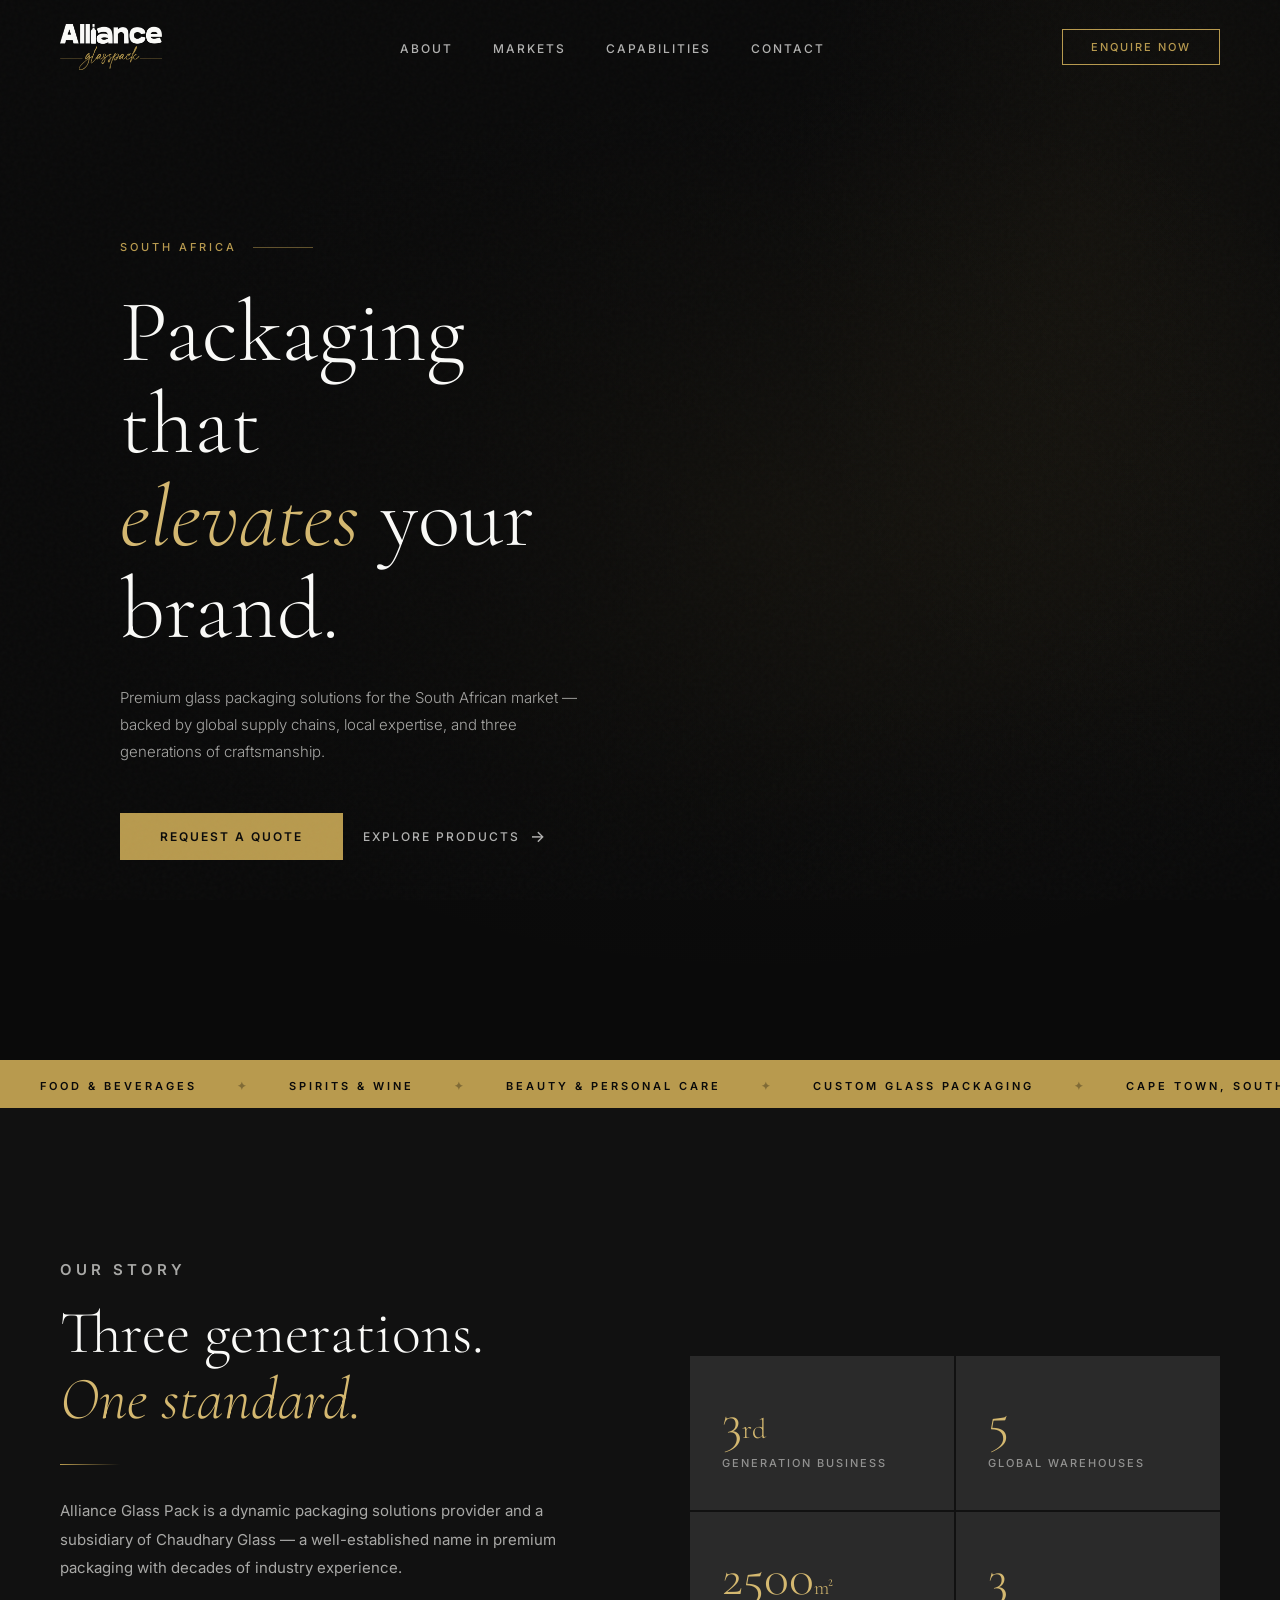
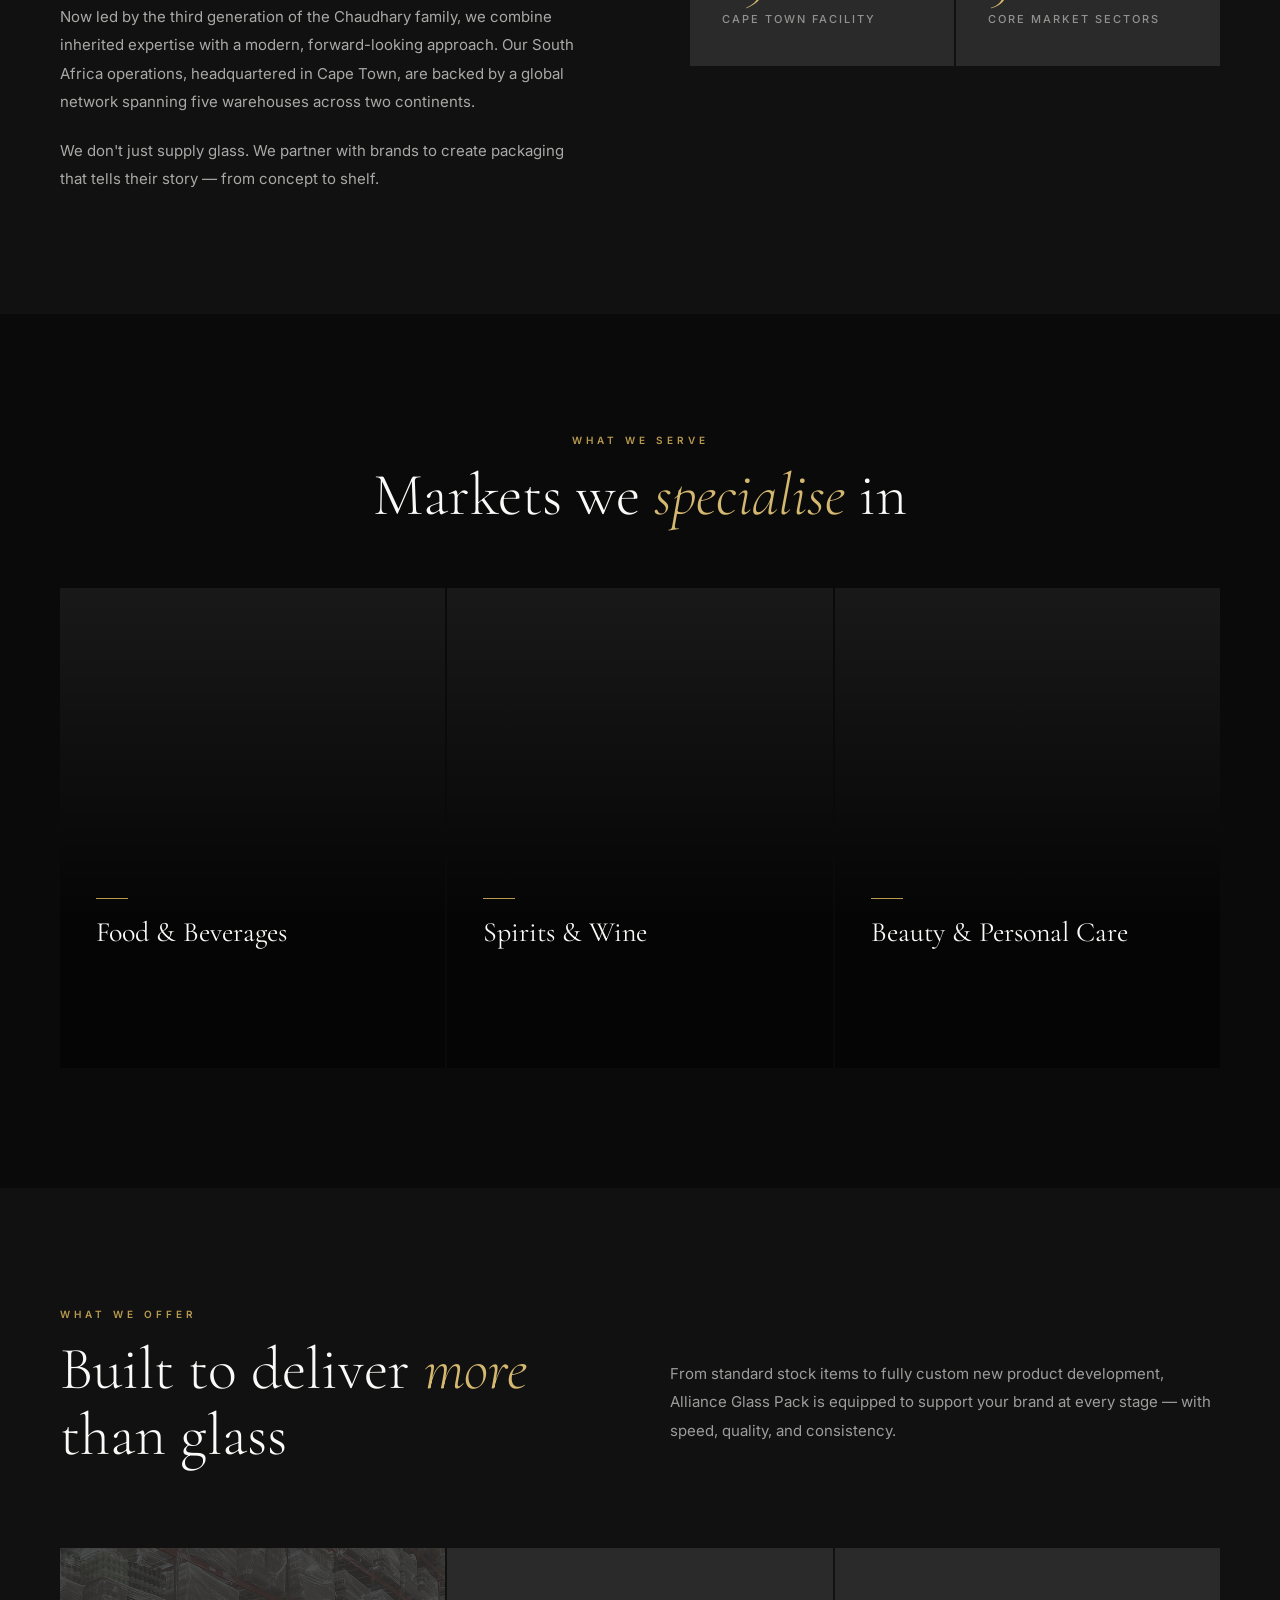
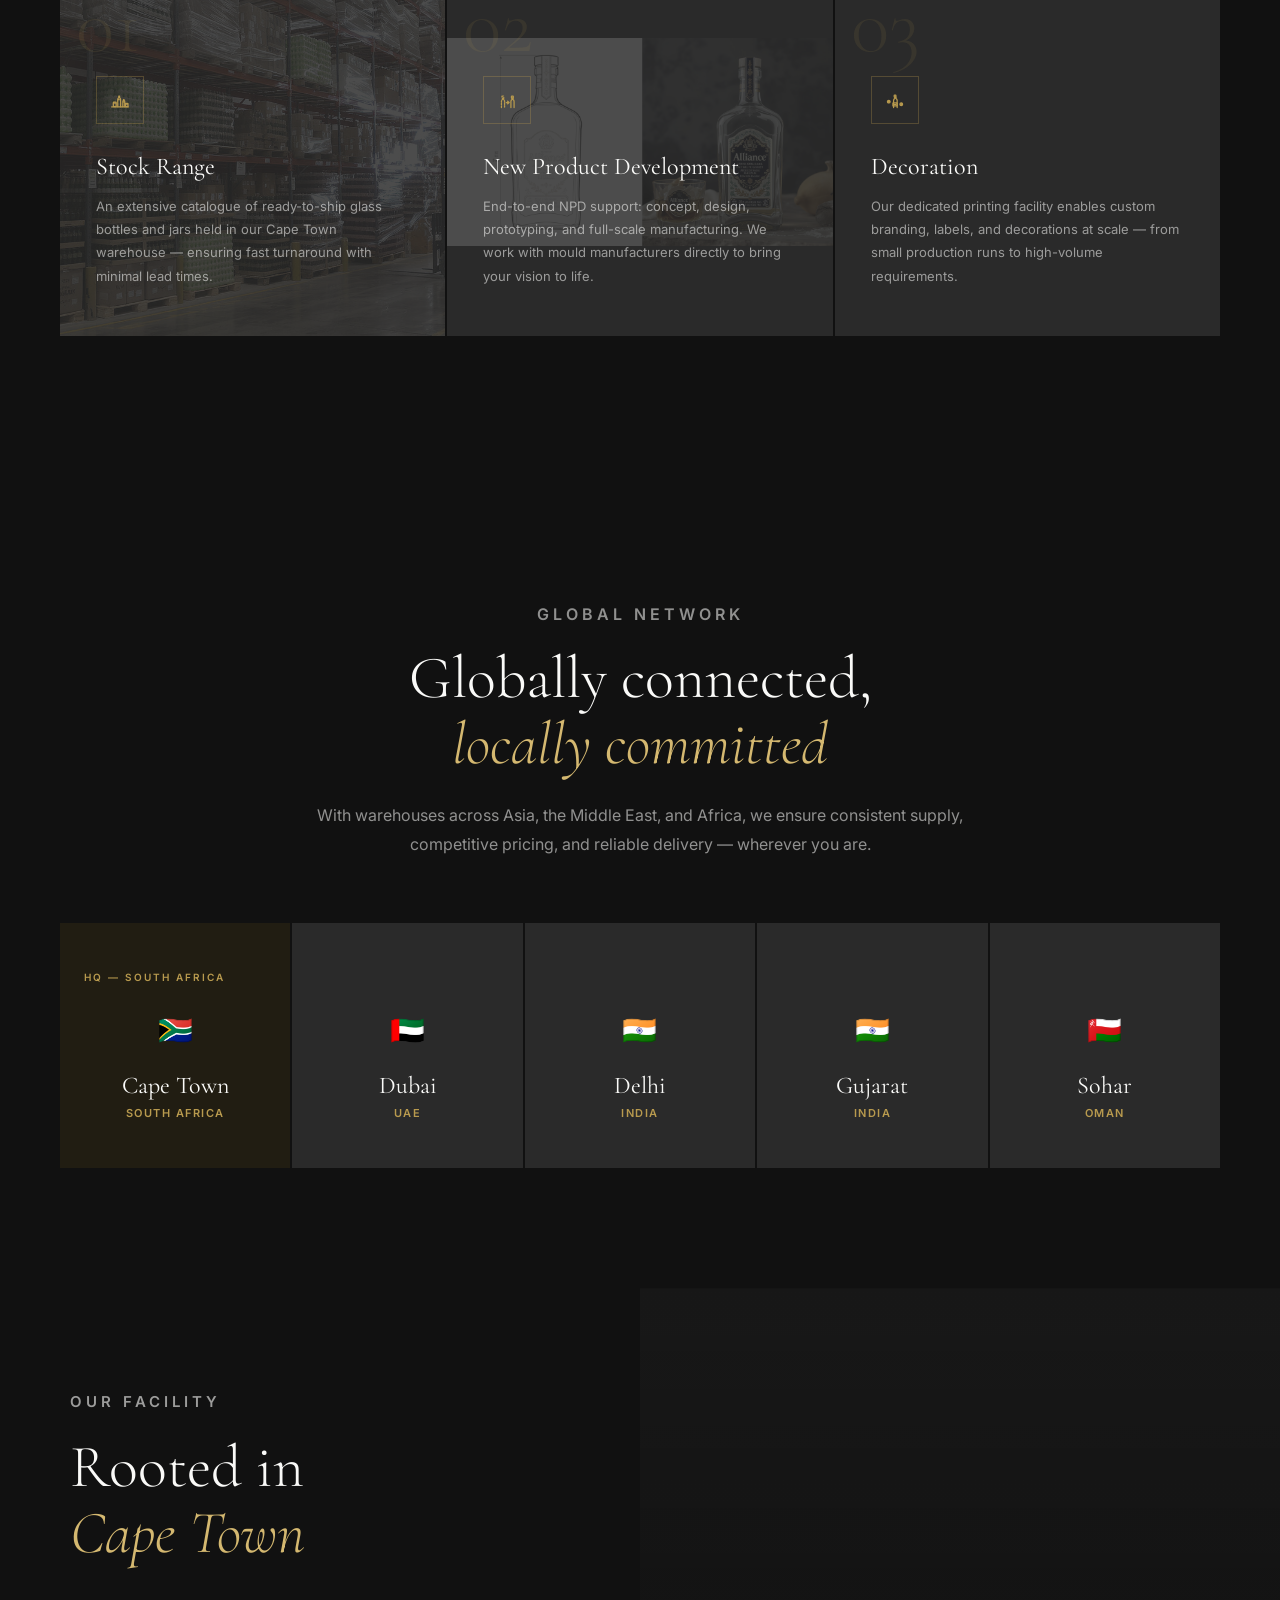
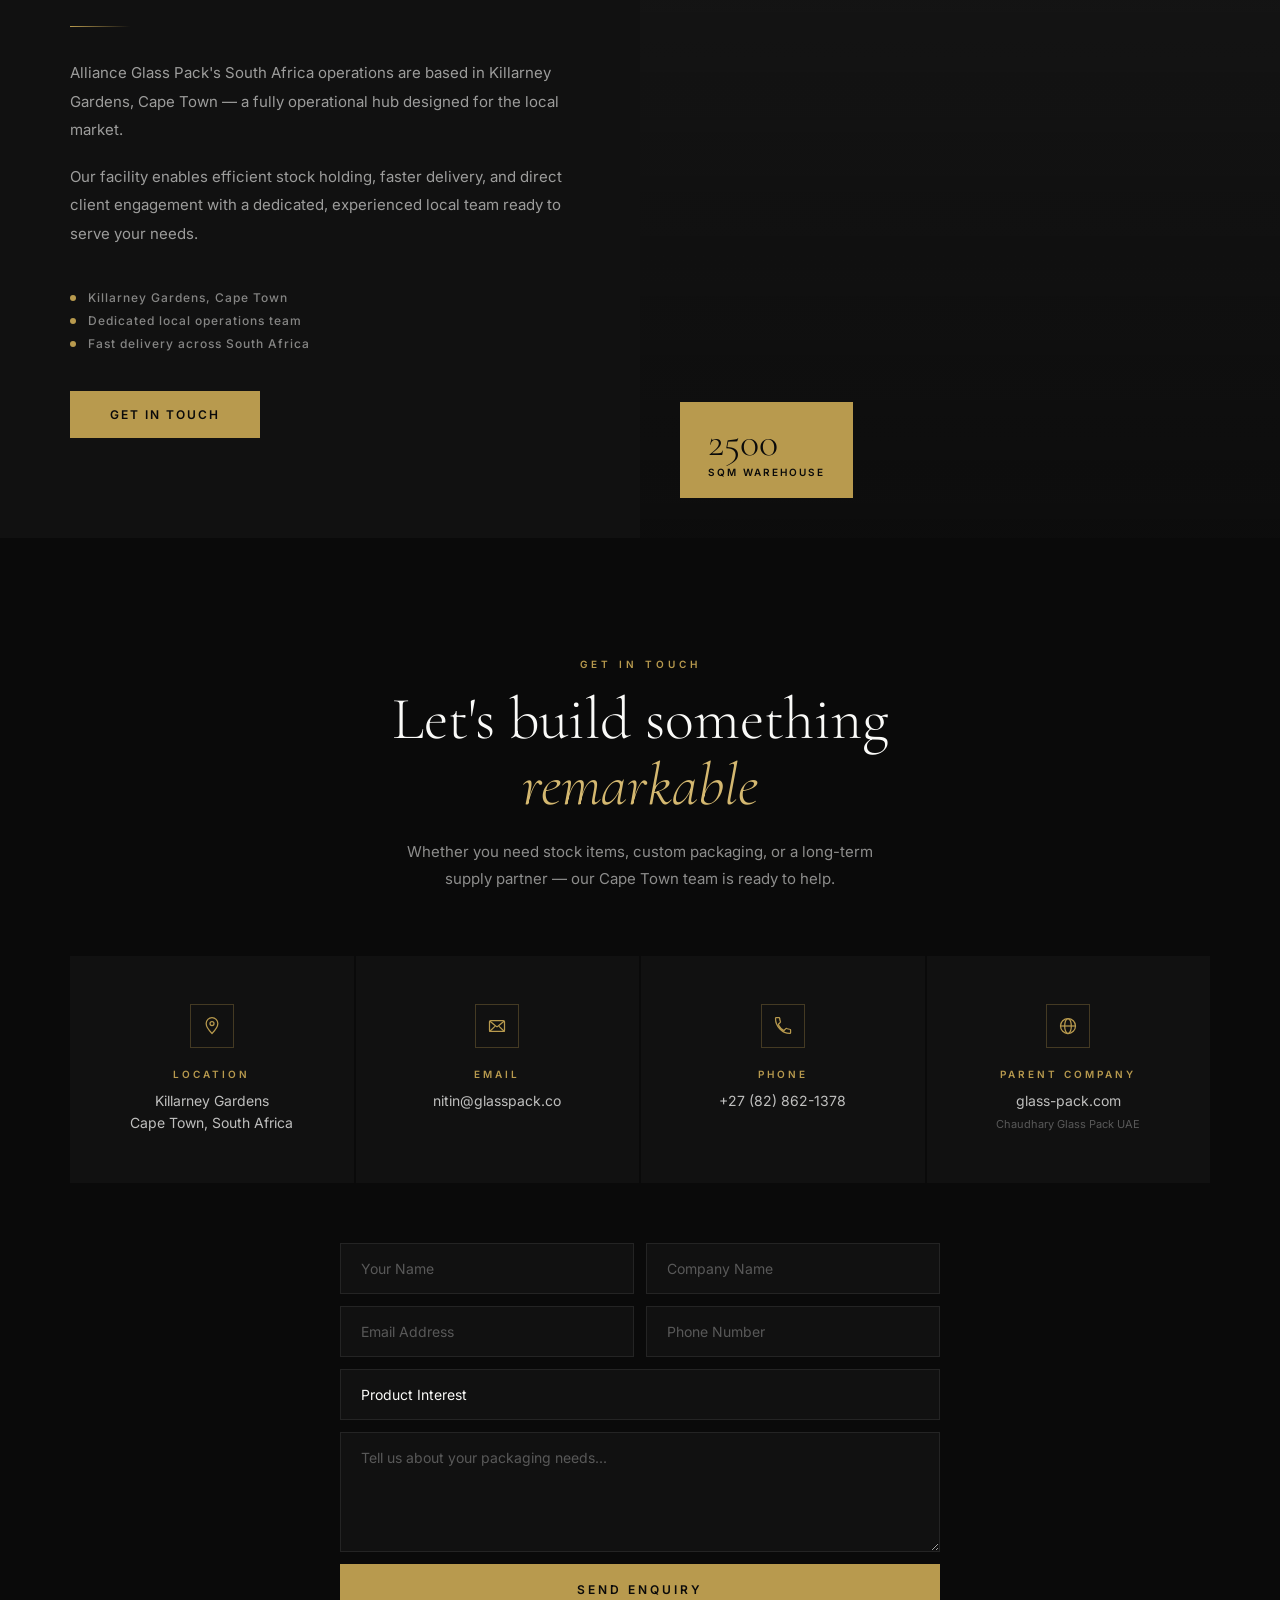
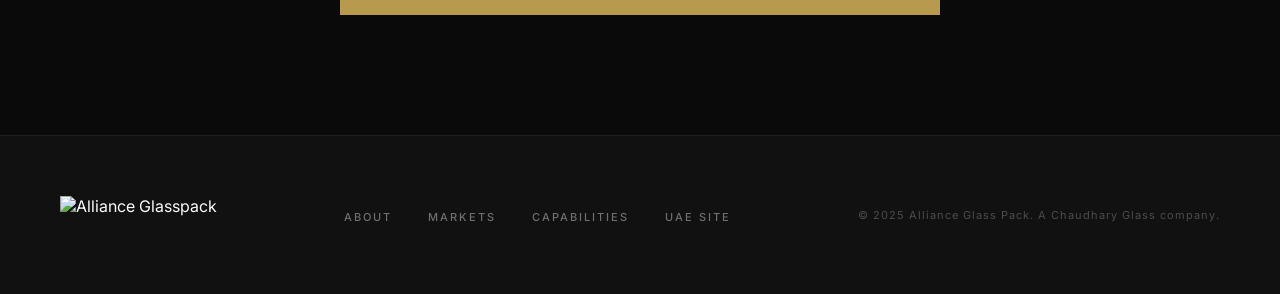
==== index.html @ 987afa2e "Update index.html" ====
<!DOCTYPE html>
<html lang="en">
<head>
<meta charset="UTF-8">
<meta name="viewport" content="width=device-width, initial-scale=1.0">
<title>Alliance Glass Pack | Premium Glass Packaging — South Africa</title>
<meta name="description" content="Alliance Glass Pack South Africa — Premium glass packaging solutions for Food & Beverages, Spirits & Wine, and Beauty & Personal Care. Based in Cape Town with global reach.">
<meta name="keywords" content="glass packaging South Africa, glass bottle supplier Cape Town, wine bottle manufacturer South Africa, spirits bottle supplier, glass jars South Africa, beauty packaging South Africa, food and beverage glass packaging, glass bottle wholesaler Cape Town, custom glass packaging South Africa, Alliance Glass Pack">
<meta name="robots" content="index, follow">
<meta name="author" content="Alliance Glass Pack (Pty) Ltd">
<meta name="geo.region" content="ZA-WC">
<meta name="geo.placename" content="Cape Town, South Africa">
<meta name="geo.position" content="-33.8480;18.5326">
<meta name="ICBM" content="-33.8480, 18.5326">
<link rel="canonical" href="https://www.glasspack.co.za/">

<!-- Open Graph / Facebook -->
<meta property="og:type" content="business.business">
<meta property="og:title" content="Alliance Glass Pack | Premium Glass Packaging — South Africa">
<meta property="og:description" content="Premium glass packaging solutions for Food & Beverages, Spirits & Wine, and Beauty & Personal Care. Based in Cape Town, South Africa, with global supply reach.">
<meta property="og:url" content="https://www.glasspack.co.za/">
<meta property="og:site_name" content="Alliance Glass Pack">
<meta property="og:locale" content="en_ZA">

<!-- Twitter Card -->
<meta name="twitter:card" content="summary_large_image">
<meta name="twitter:title" content="Alliance Glass Pack | Premium Glass Packaging — South Africa">
<meta name="twitter:description" content="Premium glass packaging solutions for Food & Beverages, Spirits & Wine, and Beauty & Personal Care. Based in Cape Town, South Africa.">

<!-- Structured Data: LocalBusiness -->
<script type="application/ld+json">
{
  "@context": "https://schema.org",
  "@type": "Organization",
  "name": "Alliance Glass Pack (Pty) Ltd",
  "alternateName": "Alliance Glasspack",
  "url": "https://www.glasspack.co.za/",
  "logo": "https://www.glasspack.co.za/logo.png",
  "description": "Premium glass packaging supplier based in Cape Town, South Africa, serving the Food & Beverages, Spirits & Wine, and Beauty & Personal Care markets with global supply chain reach.",
  "address": {
    "@type": "PostalAddress",
    "addressLocality": "Killarney Gardens, Cape Town",
    "addressRegion": "Western Cape",
    "addressCountry": "South Africa"
  },
  "areaServed": {
    "@type": "Country",
    "name": "South Africa"
  },
  "contactPoint": {
    "@type": "ContactPoint",
    "telephone": "+27-82-862-1378",
    "email": "nitin@glasspack.co",
    "contactType": "sales"
  },
  "sameAs": []
}
</script>
<link rel="preconnect" href="https://fonts.googleapis.com">
<link href="https://fonts.googleapis.com/css2?family=Cormorant+Garamond:ital,wght@0,300;0,400;0,600;1,300&family=Inter:wght@300;400;500;600&display=swap" rel="stylesheet">
<link rel="stylesheet" href="style.css">
</head>
<body>

<!-- NAV -->
<nav id="navbar">
  <div class="nav-logo">
    <img src="./photo10.png" alt="Alliance Glasspack">
  </div>
  <ul class="nav-links">
    <li><a href="#about">About</a></li>
    <li><a href="#markets">Markets</a></li>
    <li><a href="#capabilities">Capabilities</a></li>
    <li><a href="#contact">Contact</a></li>
  </ul>
  <a href="#contact" class="nav-cta">Enquire Now</a>
</nav>

<!-- HERO -->
<section id="hero">
  <div class="hero-bg"></div>
  <div class="hero-slideshow">
    <div class="hero-slide"></div>
    <div class="hero-slide"></div>
    <div class="hero-slide"></div>
    <div class="hero-slide"></div>
    <div class="hero-slide"></div>
    <div class="hero-photo-overlay"></div>
  </div>

  <div class="hero-content">
    <div class="hero-eyebrow">
      <span>South Africa</span>
    </div>
    <h1 class="hero-title">
      Packaging that<br>
      <em>elevates</em> your<br>
      brand.
    </h1>
    <p class="hero-subtitle">
      Premium glass packaging solutions for the South African market — backed by global supply chains, local expertise, and three generations of craftsmanship.
    </p>
    <div class="hero-actions">
      <a href="#contact" class="btn-primary">Request a Quote</a>
      <a href="#markets" class="btn-ghost">Explore Products</a>
    </div>
  </div>
</section>

<!-- TICKER -->
<div class="ticker">
  <div class="ticker-inner">
    <span>Food &amp; Beverages</span><span class="dot">✦</span>
    <span>Spirits &amp; Wine</span><span class="dot">✦</span>
    <span>Beauty &amp; Personal Care</span><span class="dot">✦</span>
    <span>Custom Glass Packaging</span><span class="dot">✦</span>
    <span>Cape Town, South Africa</span><span class="dot">✦</span>
    <span>Global Supply Chains</span><span class="dot">✦</span>
    <span>Decoration</span><span class="dot">✦</span>
    <span>New Product Development</span><span class="dot">✦</span>
    <!-- duplicate for infinite scroll -->
    <span>Food &amp; Beverages</span><span class="dot">✦</span>
    <span>Spirits &amp; Wine</span><span class="dot">✦</span>
    <span>Beauty &amp; Personal Care</span><span class="dot">✦</span>
    <span>Custom Glass Packaging</span><span class="dot">✦</span>
    <span>Cape Town, South Africa</span><span class="dot">✦</span>
    <span>Global Supply Chains</span><span class="dot">✦</span>
    <span>Decoration</span><span class="dot">✦</span>
    <span>New Product Development</span><span class="dot">✦</span>
  </div>
</div>

<!-- ABOUT -->
<section id="about">
  <div class="about-text reveal-left">
    <p class="section-label">Our Story</p>
    <h2 class="section-title">Three generations.<br><em>One standard.</em></h2>
    <div class="gold-divider"></div>
    <p>Alliance Glass Pack is a dynamic packaging solutions provider and a subsidiary of Chaudhary Glass — a well-established name in premium packaging with decades of industry experience.</p>
    <p>Now led by the third generation of the Chaudhary family, we combine inherited expertise with a modern, forward-looking approach. Our South Africa operations, headquartered in Cape Town, are backed by a global network spanning five warehouses across two continents.</p>
    <p>We don't just supply glass. We partner with brands to create packaging that tells their story — from concept to shelf.</p>
  </div>
  <div class="about-stats reveal-right">
    <div class="stat-card">
      <div class="stat-num">3<span style="font-size:28px">rd</span></div>
      <div class="stat-label">Generation Business</div>
    </div>
    <div class="stat-card">
      <div class="stat-num">5</div>
      <div class="stat-label">Global Warehouses</div>
    </div>
    <div class="stat-card">
      <div class="stat-num">2500<span style="font-size:20px">m²</span></div>
      <div class="stat-label">Cape Town Facility</div>
    </div>
    <div class="stat-card">
      <div class="stat-num">3</div>
      <div class="stat-label">Core Market Sectors</div>
    </div>
  </div>
</section>

<!-- MARKETS -->
<section id="markets">
  <div class="reveal" style="text-align:center;">
    <p class="section-label">What We Serve</p>
    <h2 class="section-title">Markets we <em>specialise</em> in</h2>
  </div>
  <div class="markets-grid">
    <div class="market-card mc-food reveal delay-1">
      <div class="market-bg"></div>
      <div class="market-overlay"></div>
      <div class="market-content">
        <div class="market-line"></div>
        <h3 class="market-title">Food &amp; Beverages</h3>
        <p class="market-desc">Jars, bottles, and containers for oils, sauces, honey, spreads, condiments, juices, and more. Engineered for freshness, designed for the shelf.</p>
      </div>
    </div>
    <div class="market-card mc-spirits reveal delay-2">
      <div class="market-bg"></div>
      <div class="market-overlay"></div>
      <div class="market-content">
        <div class="market-line"></div>
        <h3 class="market-title">Spirits &amp; Wine</h3>
        <p class="market-desc">Premium glass for whisky, gin, vodka, wine, and craft spirits. Shapes and finishes that command attention at point of sale.</p>
      </div>
    </div>
    <div class="market-card mc-beauty reveal delay-3">
      <div class="market-bg"></div>
      <div class="market-overlay"></div>
      <div class="market-content">
        <div class="market-line"></div>
        <h3 class="market-title">Beauty &amp; Personal Care</h3>
        <p class="market-desc">Serums, perfume bottles, diffusers, cosmetic vials, and skincare containers. Packaging that is as luxurious as the product inside.</p>
      </div>
    </div>
  </div>
</section>

<!-- CAPABILITIES -->
<section id="capabilities">
  <div class="cap-header">
    <div class="reveal-left">
      <p class="section-label">What We Offer</p>
      <h2 class="section-title">Built to deliver <em>more</em> than glass</h2>
    </div>
    <div class="reveal-right">
      <p class="cap-intro" style="margin-top:52px;">From standard stock items to fully custom new product development, Alliance Glass Pack is equipped to support your brand at every stage — with speed, quality, and consistency.</p>
    </div>
  </div>
  <div class="cap-cards">
    <div class="cap-card reveal delay-1">
      <div class="cap-card-photo" style="background-image:url('./photo11.jpg')"></div>
      <span class="cap-number">01</span>
      <div class="cap-icon-wrap">
        <svg width="20" height="20" viewBox="0 0 24 24" fill="none" stroke="#B89A4E" stroke-width="1.5">
          <line x1="2" y1="20.25" x2="22" y2="20.25" stroke-linecap="round"/>
          <path d="M9.3 20V11.4c0-.9.45-1.7 1.2-2.2V7.4h1v1.8c.75.5 1.2 1.3 1.2 2.2V20" stroke-linecap="round" stroke-linejoin="round"/>
          <line x1="9.3" y1="11.6" x2="11.7" y2="11.6"/>
          <rect x="4" y="14.5" width="3.4" height="5.5" rx="0.5"/>
          <line x1="4" y1="15.6" x2="7.4" y2="15.6"/>
          <path d="M15.4 20v-6c0-.65.32-1.2.8-1.55v-1.05h.7v1.05c.48.35.8.9.8 1.55V20" stroke-linecap="round" stroke-linejoin="round"/>
          <line x1="15.4" y1="14.3" x2="17.7" y2="14.3"/>
          <rect x="18.6" y="16" width="3" height="4" rx="0.4"/>
          <line x1="18.6" y1="16.9" x2="21.6" y2="16.9"/>
        </svg>
      </div>
      <h3 class="cap-card-title">Stock Range</h3>
      <p class="cap-card-text">An extensive catalogue of ready-to-ship glass bottles and jars held in our Cape Town warehouse — ensuring fast turnaround with minimal lead times.</p>
    </div>
    <div class="cap-card reveal delay-2">
      <div class="cap-card-photo cap-card-photo-contain" style="background-image:url('./photo12.jpg')"></div>
      <span class="cap-number">02</span>
      <div class="cap-icon-wrap">
        <svg width="20" height="20" viewBox="0 0 24 24" fill="none" stroke="#B89A4E" stroke-width="1.5">
          <path d="M5.3 21v-7.3c0-.95.48-1.85 1.25-2.4V9.6h1.3v1.7c.77.55 1.25 1.45 1.25 2.4V21" stroke-linecap="round" stroke-linejoin="round" stroke-dasharray="1.8 1.4"/>
          <rect x="5.95" y="7.2" width="2.2" height="2.4" rx="0.4" stroke-dasharray="1.8 1.4"/>
          <path d="M11 15h3.2" stroke-linecap="round"/>
          <path d="M12.8 13.5l1.6 1.5-1.6 1.5" stroke-linecap="round" stroke-linejoin="round"/>
          <path d="M16.7 21v-7.3c0-.95.48-1.85 1.25-2.4V9.6h1.3v1.7c.77.55 1.25 1.45 1.25 2.4V21" stroke-linecap="round" stroke-linejoin="round"/>
          <rect x="17.35" y="7.2" width="2.2" height="2.4" rx="0.4"/>
        </svg>
      </div>
      <h3 class="cap-card-title">New Product Development</h3>
      <p class="cap-card-text">End-to-end NPD support: concept, design, prototyping, and full-scale manufacturing. We work with mould manufacturers directly to bring your vision to life.</p>
    </div>
    <div class="cap-card reveal delay-3">
      <div class="cap-card-photo" style="background-image:url('images/photo13.jpg')"></div>
      <span class="cap-number">03</span>
      <div class="cap-icon-wrap">
        <svg width="20" height="20" viewBox="0 0 24 24" fill="none" stroke="#B89A4E" stroke-width="1.5">
          <path d="M10.3 21v-8.3c0-1.05.53-2.05 1.4-2.65V8.6h1.5v1.45c.87.6 1.4 1.6 1.4 2.65V21" stroke-linecap="round" stroke-linejoin="round"/>
          <rect x="11.05" y="6" width="2" height="2.6" rx="0.4"/>
          <rect x="9.5" y="15.5" width="5" height="3.6" rx="0.3"/>
          <line x1="10.4" y1="17.3" x2="13.6" y2="17.3"/>
          <line x1="4.5" y1="13" x2="4.5" y2="15" stroke-linecap="round"/>
          <line x1="3.5" y1="14" x2="5.5" y2="14" stroke-linecap="round"/>
          <circle cx="4.5" cy="14" r="1.6"/>
          <line x1="19.5" y1="16" x2="19.5" y2="18" stroke-linecap="round"/>
          <line x1="18.5" y1="17" x2="20.5" y2="17" stroke-linecap="round"/>
          <circle cx="19.5" cy="17" r="1.6"/>
        </svg>
      </div>
      <h3 class="cap-card-title">Decoration</h3>
      <p class="cap-card-text">Our dedicated printing facility enables custom branding, labels, and decorations at scale — from small production runs to high-volume requirements.</p>
    </div>
  </div>
</section>

<!-- GLOBAL NETWORK -->
<section id="network">
  <div class="network-intro reveal">
    <p class="section-label">Global Network</p>
    <h2 class="section-title">Globally connected,<br><em>locally committed</em></h2>
    <p>With warehouses across Asia, the Middle East, and Africa, we ensure consistent supply, competitive pricing, and reliable delivery — wherever you are.</p>
  </div>
  <div class="network-grid reveal">
    <div class="network-card is-hq">
      <div class="network-card-label">HQ — South Africa</div>
      <div class="network-card-flag">🇿🇦</div>
      <div class="network-card-city">Cape Town</div>
      <div class="network-card-country">South Africa</div>
    </div>
    <div class="network-card">
      <div class="network-card-label">&nbsp;</div>
      <div class="network-card-flag">🇦🇪</div>
      <div class="network-card-city">Dubai</div>
      <div class="network-card-country">UAE</div>
    </div>
    <div class="network-card">
      <div class="network-card-label">&nbsp;</div>
      <div class="network-card-flag">🇮🇳</div>
      <div class="network-card-city">Delhi</div>
      <div class="network-card-country">India</div>
    </div>
    <div class="network-card">
      <div class="network-card-label">&nbsp;</div>
      <div class="network-card-flag">🇮🇳</div>
      <div class="network-card-city">Gujarat</div>
      <div class="network-card-country">India</div>
    </div>
    <div class="network-card">
      <div class="network-card-label">&nbsp;</div>
      <div class="network-card-flag">🇴🇲</div>
      <div class="network-card-city">Sohar</div>
      <div class="network-card-country">Oman</div>
    </div>
  </div>
</section>

<!-- CAPE TOWN FACILITY -->
<section id="capetown" style="padding:0;">
  <div class="ct-content reveal-left">
    <p class="section-label">Our Facility</p>
    <h2 class="section-title">Rooted in<br><em>Cape Town</em></h2>
    <div class="gold-divider"></div>
    <p>Alliance Glass Pack's South Africa operations are based in Killarney Gardens, Cape Town — a fully operational hub designed for the local market.</p>
    <p>Our facility enables efficient stock holding, faster delivery, and direct client engagement with a dedicated, experienced local team ready to serve your needs.</p>
    <div class="ct-detail" style="margin-top:24px;">Killarney Gardens, Cape Town</div>
    <div class="ct-detail">Dedicated local operations team</div>
    <div class="ct-detail">Fast delivery across South Africa</div>
    <div style="margin-top:40px;">
      <a href="#contact" class="btn-primary">Get in Touch</a>
    </div>
  </div>
  <div class="ct-image reveal-right">
    <div class="ct-image-placeholder"></div>
    <div class="ct-badge">
      <div class="ct-badge-num">2500</div>
      <div class="ct-badge-label">sqm Warehouse</div>
    </div>
  </div>
</section>

<!-- CONTACT -->
<section id="contact">
  <p class="section-label reveal">Get In Touch</p>
  <h2 class="section-title reveal">Let's build something<br><em>remarkable</em></h2>
  <p class="contact-subtitle reveal">Whether you need stock items, custom packaging, or a long-term supply partner — our Cape Town team is ready to help.</p>

  <div class="contact-grid reveal">
    <div class="contact-card">
      <div class="contact-card-icon">
        <svg width="20" height="20" viewBox="0 0 24 24" fill="none" stroke="#B89A4E" stroke-width="1.5">
          <path d="M12 21s7-7.2 7-12a7 7 0 10-14 0c0 4.8 7 12 7 12z" stroke-linecap="round" stroke-linejoin="round"/>
          <circle cx="12" cy="9" r="2.4"/>
        </svg>
      </div>
      <div class="contact-card-label">Location</div>
      <div class="contact-card-value">Killarney Gardens<br>Cape Town, South Africa</div>
    </div>
    <div class="contact-card">
      <div class="contact-card-icon">
        <svg width="20" height="20" viewBox="0 0 24 24" fill="none" stroke="#B89A4E" stroke-width="1.5">
          <rect x="3" y="5.5" width="18" height="13" rx="1.5"/>
          <path d="M4 6.5l7.2 6c.5.4 1.1.4 1.6 0l7.2-6" stroke-linecap="round" stroke-linejoin="round"/>
          <path d="M3.4 18.3l5.8-5.5M20.6 18.3l-5.8-5.5" stroke-linecap="round"/>
        </svg>
      </div>
      <div class="contact-card-label">Email</div>
      <div class="contact-card-value"><a href="mailto:nitin@glasspack.co">nitin@glasspack.co</a></div>
    </div>
    <div class="contact-card">
      <div class="contact-card-icon">
        <svg width="20" height="20" viewBox="0 0 24 24" fill="none" stroke="#B89A4E" stroke-width="1.5">
          <path d="M6.6 10.8c1.4 2.8 3.8 5.2 6.6 6.6l2.2-2.2c.3-.3.7-.4 1-.2 1.2.5 2.5.8 3.8.9.5 0 .9.4.9.9v3.2c0 .5-.4.9-.9.9C11.4 21 3 12.6 3 2.9 3 2.4 3.4 2 3.9 2h3.2c.5 0 .9.4.9.9.1 1.3.4 2.6.9 3.8.2.3.1.7-.2 1l-2.2 2.2z" stroke-linecap="round" stroke-linejoin="round"/>
        </svg>
      </div>
      <div class="contact-card-label">Phone</div>
      <div class="contact-card-value"><a href="tel:+27828621378">+27 (82) 862-1378</a></div>
    </div>
    <div class="contact-card">
      <div class="contact-card-icon">
        <svg width="20" height="20" viewBox="0 0 24 24" fill="none" stroke="#B89A4E" stroke-width="1.5">
          <circle cx="12" cy="12" r="9"/>
          <ellipse cx="12" cy="12" rx="4" ry="9"/>
          <line x1="3" y1="12" x2="21" y2="12"/>
        </svg>
      </div>
      <div class="contact-card-label">Parent company</div>
      <div class="contact-card-value"><a href="https://www.glass-pack.com" target="_blank">glass-pack.com</a><br><span style="font-size:11px;color:rgba(255,255,255,0.3);">Chaudhary Glass Pack UAE</span></div>
    </div>
  </div>

  <form class="contact-form reveal" onsubmit="handleSubmit(event)">
    <div class="form-row">
      <input type="text" class="form-field" placeholder="Your Name" required>
      <input type="text" class="form-field" placeholder="Company Name">
    </div>
    <div class="form-row">
      <input type="email" class="form-field" placeholder="Email Address" required>
      <input type="tel" class="form-field" placeholder="Phone Number">
    </div>
    <select class="form-field" style="appearance:none;cursor:pointer;">
      <option value="" disabled selected>Product Interest</option>
      <option>Food &amp; Beverage Packaging</option>
      <option>Spirits &amp; Wine Bottles</option>
      <option>Beauty &amp; Personal Care</option>
      <option>Custom / NPD</option>
      <option>Other</option>
    </select>
    <textarea class="form-field" placeholder="Tell us about your packaging needs..."></textarea>
    <button type="submit" class="form-submit">Send Enquiry</button>
  </form>
</section>

<!-- FOOTER -->
<footer>
  <div class="footer-logo">
    <img src="images/photo14.png" alt="Alliance Glasspack">
  </div>
  <ul class="footer-links">
    <li><a href="#about">About</a></li>
    <li><a href="#markets">Markets</a></li>
    <li><a href="#capabilities">Capabilities</a></li>
    <li><a href="https://www.glass-pack.com" target="_blank">UAE Site</a></li>
  </ul>
  <div class="footer-copy">© 2025 Alliance Glass Pack. A Chaudhary Glass company.</div>
</footer>

<script src="script.js"></script>

</body>
</html>
---- style.css ----
*, *::before, *::after { box-sizing: border-box; margin: 0; padding: 0; }

  :root {
    --gold: #B89A4E;
    --gold-light: #D4B870;
    --gold-pale: #F0E4C0;
    --black: #0A0A0A;
    --dark: #111111;
    --dark2: #1A1A1A;
    --mid: #2A2A2A;
    --grey: #888;
    --white: #FAFAF8;
  }

  html { scroll-behavior: smooth; }

  body {
    font-family: 'Inter', sans-serif;
    background: var(--black);
    color: var(--white);
    overflow-x: hidden;
  }

  /* ── NAV ── */
  nav {
    position: fixed; top: 0; left: 0; right: 0; z-index: 100;
    display: flex; align-items: center; justify-content: space-between;
    padding: 24px 60px;
    transition: background 0.4s, padding 0.4s, backdrop-filter 0.4s;
  }
  nav.scrolled {
    background: rgba(10,10,10,0.92);
    backdrop-filter: blur(16px);
    padding: 16px 60px;
    border-bottom: 1px solid rgba(184,154,78,0.15);
  }
  .nav-logo {
    display: flex; align-items: center;
  }
  .nav-logo img {
    height: 46px;
    width: auto;
    display: block;
    transition: height 0.4s;
  }
  nav.scrolled .nav-logo img {
    height: 38px;
  }
  .nav-links {
    display: flex; gap: 40px; list-style: none;
  }
  .nav-links a {
    color: rgba(250,250,248,0.7);
    text-decoration: none;
    font-size: 12px;
    font-weight: 500;
    letter-spacing: 2px;
    text-transform: uppercase;
    transition: color 0.3s;
  }
  .nav-links a:hover { color: var(--gold); }
  .nav-cta {
    background: transparent;
    border: 1px solid var(--gold);
    color: var(--gold);
    padding: 10px 28px;
    font-size: 11px;
    font-weight: 500;
    letter-spacing: 2px;
    text-transform: uppercase;
    text-decoration: none;
    transition: all 0.3s;
    cursor: pointer;
  }
  .nav-cta:hover { background: var(--gold); color: var(--black); }

  /* ── HERO ── */
  #hero {
    min-height: 100vh;
    position: relative;
    display: flex; align-items: center;
    overflow: hidden;
    background: var(--black);
  }
  .hero-bg {
    position: absolute; inset: 0;
    background: radial-gradient(ellipse 80% 60% at 60% 50%, rgba(184,154,78,0.08) 0%, transparent 70%),
                radial-gradient(ellipse 40% 80% at 85% 20%, rgba(184,154,78,0.05) 0%, transparent 60%);
  }
  .hero-slideshow {
    position: absolute; inset: 0;
    overflow: hidden;
  }
  .hero-slide {
    position: absolute; inset: 0;
    background-size: cover;
    background-position: center 60%;
    opacity: 0;
    filter: grayscale(0.35) brightness(0.55) contrast(1.1);
    animation: heroFade 40s infinite;
  }
  
  .hero-slide:nth-child(1) {
    background-image: url('images/photo1.jpg');
    animation-delay: 0s;
  }
  
  .hero-slide:nth-child(2) {
    background-image: url('images/photo2.jpg');
    animation-delay: 8s;
  }
  .hero-slide:nth-child(3) {
    background-image: url('images/photo3.jpg');
    animation-delay: 16s;
  }
  .hero-slide:nth-child(4) {
    background-image: url('images/photo4.jpg');
    animation-delay: 24s;
  }
  .hero-slide:nth-child(5) {
    background-image: url('images/photo5.jpg');
    animation-delay: 32s;
  }
  @keyframes heroFade {
    0% { opacity: 0; }
    2.5% { opacity: 1; }
    17.5% { opacity: 1; }
    20% { opacity: 0; }
    100% { opacity: 0; }
  }
  .hero-photo-overlay {
    position: absolute; inset: 0;
    background: linear-gradient(90deg, var(--black) 0%, rgba(10,10,10,0.75) 35%, rgba(10,10,10,0.2) 70%, transparent 100%),
                linear-gradient(to top, var(--black) 0%, transparent 35%);
    }
  .hero-bottles {
    position: absolute; right: -40px; bottom: 0; top: 0;
    width: 55%;
    display: flex; align-items: flex-end;
    pointer-events: none;
  }
  /* SVG bottle group */
  .bottles-svg {
    width: 100%; height: 100%;
    opacity: 0.18;
  }

  .hero-content {
    position: relative; z-index: 2;
    padding: 120px 60px 80px;
    max-width: 620px;
  }
  .hero-eyebrow {
    display: flex; align-items: center; gap: 16px;
    margin-bottom: 32px;
  }
  .hero-eyebrow span {
    font-size: 11px; font-weight: 500; letter-spacing: 3px;
    text-transform: uppercase; color: var(--gold);
  }
  .hero-eyebrow::after {
    content: ''; display: block; width: 60px; height: 1px;
    background: var(--gold); opacity: 0.5;
  }
  .hero-title {
    font-family: 'Cormorant Garamond', serif;
    font-weight: 300;
    font-size: clamp(52px, 7vw, 88px);
    line-height: 1.05;
    margin-bottom: 28px;
    color: var(--white);
  }
  .hero-title em {
    font-style: italic;
    color: var(--gold-light);
  }
  .hero-subtitle {
    font-size: 15px;
    font-weight: 300;
    line-height: 1.8;
    color: rgba(250,250,248,0.65);
    max-width: 480px;
    margin-bottom: 48px;
  }
  .hero-actions {
    display: flex; gap: 20px; align-items: center; flex-wrap: wrap;
  }
  .btn-primary {
    background: var(--gold);
    color: var(--black);
    padding: 16px 40px;
    font-size: 12px;
    font-weight: 600;
    letter-spacing: 2px;
    text-transform: uppercase;
    text-decoration: none;
    transition: all 0.3s;
    display: inline-block;
  }
  .btn-primary:hover { background: var(--gold-light); transform: translateY(-2px); }
  .btn-ghost {
    color: rgba(250,250,248,0.7);
    font-size: 12px;
    font-weight: 500;
    letter-spacing: 2px;
    text-transform: uppercase;
    text-decoration: none;
    display: flex; align-items: center; gap: 10px;
    transition: color 0.3s;
  }
  .btn-ghost:hover { color: var(--gold); }
  .btn-ghost::after { content: '→'; font-size: 16px; }

  /* Floating bottle illustration */
  .hero-visual {
    position: absolute; right: 0; top: 0; bottom: 0;
    width: 55%;
    display: flex; align-items: center; justify-content: center;
    pointer-events: none;
  }
  .bottle-cluster {
    position: relative;
    width: 100%; height: 100%;
  }
  .bottle-item {
    position: absolute;
    animation: floatBottle 6s ease-in-out infinite;
  }
  @keyframes floatBottle {
    0%, 100% { transform: translateY(0px); }
    50% { transform: translateY(-18px); }
  }

  /* ── TICKER ── */
  .ticker {
    background: var(--gold);
    padding: 14px 0;
    overflow: hidden;
    white-space: nowrap;
  }
  .ticker-inner {
    display: inline-flex;
    animation: tickerScroll 30s linear infinite;
  }
  .ticker-inner span {
    color: var(--black);
    font-size: 11px;
    font-weight: 600;
    letter-spacing: 3px;
    text-transform: uppercase;
    padding: 0 40px;
  }
  .ticker-inner .dot {
    color: rgba(0,0,0,0.3);
    padding: 0;
  }
  @keyframes tickerScroll {
    0% { transform: translateX(0); }
    100% { transform: translateX(-50%); }
  }

  /* ── SECTIONS ── */
  section { padding: 120px 60px; }

  .section-label {
    font-size: 10px; font-weight: 600; letter-spacing: 4px;
    text-transform: uppercase; color: var(--gold);
    margin-bottom: 16px;
  }
  .section-title {
    font-family: 'Cormorant Garamond', serif;
    font-weight: 300;
    font-size: clamp(36px, 5vw, 60px);
    line-height: 1.1;
    color: var(--white);
  }
  .section-title em { font-style: italic; color: var(--gold-light); }

  /* ── ABOUT ── */
  #about {
    background: var(--dark);
    display: grid;
    grid-template-columns: 1fr 1fr;
    gap: 100px;
    align-items: center;
  }
  .about-text p {
    font-size: 15px;
    line-height: 1.9;
    color: rgba(250,250,248,0.65);
    margin-top: 28px;
  }
  .about-text p + p { margin-top: 20px; }
  .about-stats {
    display: grid;
    grid-template-columns: 1fr 1fr;
    gap: 2px;
  }
  .stat-card {
    background: var(--mid);
    padding: 40px 32px;
    position: relative;
    overflow: hidden;
    transition: background 0.3s;
  }
  .stat-card:hover { background: #2f2f2f; }
  .stat-card::before {
    content: '';
    position: absolute; top: 0; left: 0; right: 0;
    height: 2px;
    background: var(--gold);
    transform: scaleX(0); transform-origin: left;
    transition: transform 0.4s;
  }
  .stat-card:hover::before { transform: scaleX(1); }
  .stat-num {
    font-family: 'Cormorant Garamond', serif;
    font-size: 52px;
    font-weight: 300;
    color: var(--gold-light);
    line-height: 1;
  }
  .stat-label {
    font-size: 11px;
    font-weight: 500;
    letter-spacing: 2px;
    text-transform: uppercase;
    color: rgba(250,250,248,0.5);
    margin-top: 8px;
  }

  /* ── MARKETS ── */
  #markets { background: var(--black); }
  .markets-grid {
    display: grid;
    grid-template-columns: repeat(3, 1fr);
    gap: 2px;
    margin-top: 60px;
  }
  .market-card {
    position: relative;
    height: 480px;
    overflow: hidden;
    cursor: default;
    background: var(--dark2);
  }
  .market-bg {
    position: absolute; inset: 0;
    transition: transform 0.6s ease;
  }
  .market-card:hover .market-bg { transform: scale(1.05); }
  .market-overlay {
    position: absolute; inset: 0;
    background: linear-gradient(to top, rgba(0,0,0,0.82) 30%, rgba(0,0,0,0.05) 100%);
  }
  .market-content {
    position: absolute; bottom: 0; left: 0; right: 0;
    padding: 40px 36px;
  }
  .market-title {
    font-family: 'Cormorant Garamond', serif;
    font-weight: 400;
    font-size: 28px;
    color: var(--white);
    margin-bottom: 12px;
  }
  .market-desc {
    font-size: 13px;
    line-height: 1.7;
    color: rgba(250,250,248,0.6);
    transform: translateY(10px); opacity: 0;
    transition: all 0.4s;
  }
  .market-card:hover .market-desc { transform: translateY(0); opacity: 1; }
  .market-line {
    width: 32px; height: 1px;
    background: var(--gold);
    margin-bottom: 16px;
    transition: width 0.4s;
  }
  .market-card:hover .market-line { width: 64px; }

  /* Market card visuals — custom illustrated glass packaging per segment */
  .mc-food .market-bg, .mc-spirits .market-bg, .mc-beauty .market-bg {
    background-size: cover;
    background-position: center;
    filter: brightness(0.95) saturate(1.05);
  }
  .mc-food .market-bg {
    background-position: center 65%;
    filter: grayscale(0.15) brightness(0.5) contrast(1.15) saturate(0.9);
  }
  .mc-spirits .market-bg {
    background-position: center 60%;
    filter: grayscale(0.1) brightness(0.5) contrast(1.15) saturate(0.95);
  }
  .mc-beauty .market-bg {
    background-position: center 55%;
    filter: grayscale(0.2) brightness(0.45) contrast(1.15) saturate(0.9);
  }
  .mc-food .market-bg { background-image: url('images/photo6.jpg'); }
  .mc-spirits .market-bg { background-image: url('images/photo7.jpg'); }
  .mc-beauty .market-bg { background-image: url('images/photo8.jpg'); }

  /* Decorative bottle shapes in cards */
  .card-bottle {
    position: absolute;
    right: 20px; bottom: 60px;
    opacity: 0.12;
    transition: opacity 0.4s, transform 0.4s;
  }
  .market-card:hover .card-bottle { opacity: 0.22; transform: scale(1.05) rotate(-3deg); }

  /* ── CAPABILITIES ── */
  #capabilities {
    background: var(--dark);
  }
  .cap-header {
    display: grid;
    grid-template-columns: 1fr 1fr;
    gap: 60px;
    margin-bottom: 80px;
  }
  .cap-intro {
    font-size: 15px;
    line-height: 1.9;
    color: rgba(250,250,248,0.6);
    margin-top: 28px;
  }
  .cap-cards {
    display: grid;
    grid-template-columns: repeat(3, 1fr);
    gap: 2px;
  }
  .cap-card {
    background: var(--mid);
    padding: 48px 36px;
    position: relative;
    overflow: hidden;
    transition: background 0.3s;
  }
  .cap-card:hover { background: #2d2d2d; }
  .cap-card-photo {
    position: absolute; inset: 0;
    background-size: cover;
    background-position: center;
    opacity: 0.16;
    filter: grayscale(0.3);
    transition: opacity 0.4s, transform 0.6s ease;
    z-index: 0;
  }
  .cap-card:hover .cap-card-photo { opacity: 0.28; transform: scale(1.04); }
  .cap-card-photo-contain {
    background-size: contain !important;
    background-position: center !important;
    background-repeat: no-repeat;
  }
  .cap-card > *:not(.cap-card-photo) { position: relative; z-index: 1; }
  .cap-number {
    font-family: 'Cormorant Garamond', serif;
    font-size: 80px;
    font-weight: 300;
    color: rgba(184,154,78,0.1);
    position: absolute;
    top: -10px; right: 20px;
    line-height: 1;
    transition: color 0.3s;
  }
  .cap-card:hover .cap-number { color: rgba(184,154,78,0.2); }
  .cap-icon-wrap {
    width: 48px; height: 48px;
    border: 1px solid rgba(184,154,78,0.3);
    display: flex; align-items: center; justify-content: center;
    margin-bottom: 28px;
    transition: border-color 0.3s, background 0.3s;
  }
  .cap-card:hover .cap-icon-wrap {
    border-color: var(--gold);
    background: rgba(184,154,78,0.1);
  }
  .cap-card-title {
    font-family: 'Cormorant Garamond', serif;
    font-size: 24px;
    font-weight: 400;
    color: var(--white);
    margin-bottom: 14px;
  }
  .cap-card-text {
    font-size: 13px;
    line-height: 1.8;
    color: rgba(250,250,248,0.55);
  }

  /* ── CAPE TOWN ── */
  #capetown {
    background: var(--dark);
    display: grid;
    grid-template-columns: 1fr 1fr;
    gap: 0;
    padding: 0;
    min-height: 600px;
  }
  .ct-content {
    padding: 100px 70px;
    display: flex;
    flex-direction: column;
    justify-content: center;
  }
  .ct-content .section-title { margin-bottom: 28px; }
  .ct-content p {
    font-size: 15px;
    line-height: 1.9;
    color: rgba(250,250,248,0.6);
    margin-bottom: 18px;
  }
  .ct-detail {
    display: flex;
    align-items: center;
    gap: 12px;
    margin-top: 8px;
    font-size: 12px;
    font-weight: 500;
    letter-spacing: 1px;
    color: rgba(250,250,248,0.5);
  }
  .ct-detail::before {
    content: '';
    width: 6px; height: 6px;
    border-radius: 50%;
    background: var(--gold);
    flex-shrink: 0;
  }
  .ct-image {
    position: relative;
    overflow: hidden;
    background: #1a1a1a;
  }
  .ct-image-placeholder {
    width: 100%; height: 100%;
    background-size: cover;
    background-position: center;
    filter: brightness(0.75) saturate(0.95) contrast(1.05);
    background-image: linear-gradient(180deg, rgba(10,10,10,0.1) 0%, rgba(10,10,10,0.55) 100%),
                       url('images/photo9.jpg');
  }
  .ct-badge {
    position: absolute;
    bottom: 40px; left: 40px;
    background: var(--gold);
    color: var(--black);
    padding: 20px 28px;
  }
  .ct-badge-num {
    font-family: 'Cormorant Garamond', serif;
    font-size: 40px;
    font-weight: 300;
    line-height: 1;
  }
  .ct-badge-label {
    font-size: 10px;
    font-weight: 600;
    letter-spacing: 2px;
    text-transform: uppercase;
    margin-top: 4px;
  }

  /* ── CONTACT ── */
  #contact {
    background: var(--black);
    text-align: center;
  }
  .contact-subtitle {
    font-size: 15px;
    color: rgba(250,250,248,0.55);
    max-width: 500px;
    margin: 20px auto 64px;
    line-height: 1.8;
  }
  .contact-grid {
    display: grid;
    grid-template-columns: repeat(4, 1fr);
    gap: 2px;
    max-width: 1140px;
    margin: 0 auto 60px;
  }
  .contact-card {
    background: var(--dark);
    padding: 48px 36px;
    transition: background 0.3s;
  }
  .contact-card:hover { background: var(--mid); }
  .contact-card-icon {
    width: 44px; height: 44px;
    border: 1px solid rgba(184,154,78,0.3);
    display: flex; align-items: center; justify-content: center;
    margin: 0 auto 20px;
    font-size: 18px;
  }
  .contact-card-label {
    font-size: 10px;
    font-weight: 600;
    letter-spacing: 3px;
    text-transform: uppercase;
    color: var(--gold);
    margin-bottom: 10px;
  }
  .contact-card-value {
    font-size: 14px;
    color: rgba(250,250,248,0.75);
    line-height: 1.6;
    text-decoration: none;
  }
  .contact-card-value a { color: inherit; text-decoration: none; }
  .contact-card-value a:hover { color: var(--gold-light); }
  .contact-form {
    max-width: 600px;
    margin: 0 auto;
    display: grid;
    gap: 12px;
  }
  .form-row { display: grid; grid-template-columns: 1fr 1fr; gap: 12px; }
  .form-field {
    background: var(--dark);
    border: 1px solid rgba(255,255,255,0.08);
    color: var(--white);
    padding: 16px 20px;
    font-family: 'Inter', sans-serif;
    font-size: 14px;
    width: 100%;
    outline: none;
    transition: border-color 0.3s;
  }
  .form-field::placeholder { color: rgba(255,255,255,0.3); }
  .form-field:focus { border-color: var(--gold); }
  textarea.form-field { resize: vertical; min-height: 120px; }
  .form-submit {
    background: var(--gold);
    color: var(--black);
    border: none;
    padding: 18px 48px;
    font-family: 'Inter', sans-serif;
    font-size: 12px;
    font-weight: 600;
    letter-spacing: 3px;
    text-transform: uppercase;
    cursor: pointer;
    transition: all 0.3s;
    width: 100%;
  }
  .form-submit:hover { background: var(--gold-light); }

  /* ── FOOTER ── */
  footer {
    background: var(--dark);
    padding: 60px;
    display: flex;
    align-items: center;
    justify-content: space-between;
    border-top: 1px solid rgba(255,255,255,0.06);
    flex-wrap: wrap;
    gap: 24px;
  }
  .footer-logo img { height: 38px; width: auto; display: block; }
  .footer-links {
    display: flex; gap: 36px; list-style: none;
  }
  .footer-links a {
    color: rgba(250,250,248,0.4);
    font-size: 11px; font-weight: 500;
    letter-spacing: 2px; text-transform: uppercase;
    text-decoration: none; transition: color 0.3s;
  }
  .footer-links a:hover { color: var(--gold); }
  .footer-copy {
    font-size: 11px;
    color: rgba(250,250,248,0.25);
    letter-spacing: 1px;
  }

  /* ── GOLD DIVIDER ── */
  .gold-divider {
    width: 60px; height: 1px;
    background: linear-gradient(to right, var(--gold), transparent);
    margin: 32px 0;
  }

  /* ── GLOBAL NETWORK ── */
  #network {
    background: var(--dark);
    text-align: center;
  }
  .network-intro {
    max-width: 700px;
    margin: 0 auto 64px;
  }
  .network-intro .section-label { text-align: center; }
  .network-intro p {
    font-size: 16px;
    line-height: 1.8;
    color: rgba(250,250,248,0.55);
    margin-top: 24px;
  }
  .network-grid {
    display: grid;
    grid-template-columns: repeat(5, 1fr);
    gap: 2px;
    max-width: 1200px;
    margin: 0 auto;
  }
  .network-card {
    background: var(--mid);
    padding: 48px 24px;
    transition: background 0.3s;
  }
  .network-card:hover { background: #1c1c1a; }
  .network-card.is-hq { background: #211d12; }
  .network-card-label {
    font-size: 10px; font-weight: 600; letter-spacing: 2px;
    text-transform: uppercase; color: var(--gold);
    margin-bottom: 28px; text-align: left;
    min-height: 14px;
  }
  .network-card-flag { font-size: 28px; margin-bottom: 24px; }
  .network-card-city {
    font-family: 'Cormorant Garamond', serif;
    font-size: 24px; color: var(--white); margin-bottom: 6px;
  }
  .network-card-country {
    font-size: 11px; font-weight: 600; letter-spacing: 1.5px;
    text-transform: uppercase; color: var(--gold);
  }
  @media (max-width: 900px) {
    .network-grid { grid-template-columns: repeat(2, 1fr); max-width: 500px; }
  }
  @media (max-width: 500px) {
    .network-grid { grid-template-columns: 1fr; max-width: 320px; }
  }

  /* ── SCROLL ANIMATIONS ── */
  .reveal {
    opacity: 0;
    transform: translateY(40px);
    transition: opacity 0.8s ease, transform 0.8s ease;
  }
  .reveal.visible {
    opacity: 1;
    transform: translateY(0);
  }
  .reveal-left {
    opacity: 0; transform: translateX(-40px);
    transition: opacity 0.8s ease, transform 0.8s ease;
  }
  .reveal-left.visible { opacity: 1; transform: translateX(0); }
  .reveal-right {
    opacity: 0; transform: translateX(40px);
    transition: opacity 0.8s ease, transform 0.8s ease;
  }
  .reveal-right.visible { opacity: 1; transform: translateX(0); }

  .delay-1 { transition-delay: 0.1s; }
  .delay-2 { transition-delay: 0.2s; }
  .delay-3 { transition-delay: 0.3s; }
  .delay-4 { transition-delay: 0.4s; }

  /* ── RESPONSIVE ── */
  @media (max-width: 1100px) and (min-width: 901px) {
    .contact-grid { grid-template-columns: repeat(2, 1fr); max-width: 700px; }
  }
  @media (max-width: 900px) {
    nav { padding: 20px 24px; }
    nav.scrolled { padding: 14px 24px; }
    .nav-links { display: none; }
    section { padding: 80px 24px; }
    #about { grid-template-columns: 1fr; gap: 60px; }
    .about-stats { grid-template-columns: 1fr 1fr; }
    .markets-grid { grid-template-columns: 1fr; }
    .market-card { height: 360px; }
    .cap-header { grid-template-columns: 1fr; gap: 32px; }
    .cap-cards { grid-template-columns: 1fr; }
    .cap-card { padding: 36px 28px; }
    #capetown { grid-template-columns: 1fr; }
    .ct-content { padding: 60px 24px; }
    .ct-image { height: 300px; }
    .contact-grid { grid-template-columns: 1fr; max-width: 400px; }
    .form-row { grid-template-columns: 1fr; }
    footer { flex-direction: column; padding: 40px 24px; gap: 20px; }
    .footer-links { gap: 20px; flex-wrap: wrap; justify-content: center; }
    .hero-visual { display: none; }
    .hero-content { padding: 140px 24px 80px; max-width: 100%; }
  }

  /* Glowing dot decoration */
  .glow-dot {
    width: 4px; height: 4px;
    border-radius: 50%;
    background: var(--gold);
    display: inline-block;
    margin: 0 8px;
    box-shadow: 0 0 8px var(--gold);
  }

  /* Grain texture overlay */
  body::after {
    content: '';
    position: fixed; inset: 0;
    pointer-events: none;
    z-index: 9999;
    opacity: 0.025;
    background-image: url("data:image/svg+xml,%3Csvg viewBox='0 0 256 256' xmlns='http://www.w3.org/2000/svg'%3E%3Cfilter id='noise'%3E%3CfeTurbulence type='fractalNoise' baseFrequency='0.9' numOctaves='4' stitchTiles='stitch'/%3E%3C/filter%3E%3Crect width='100%25' height='100%25' filter='url(%23noise)'/%3E%3C/svg%3E");
  }
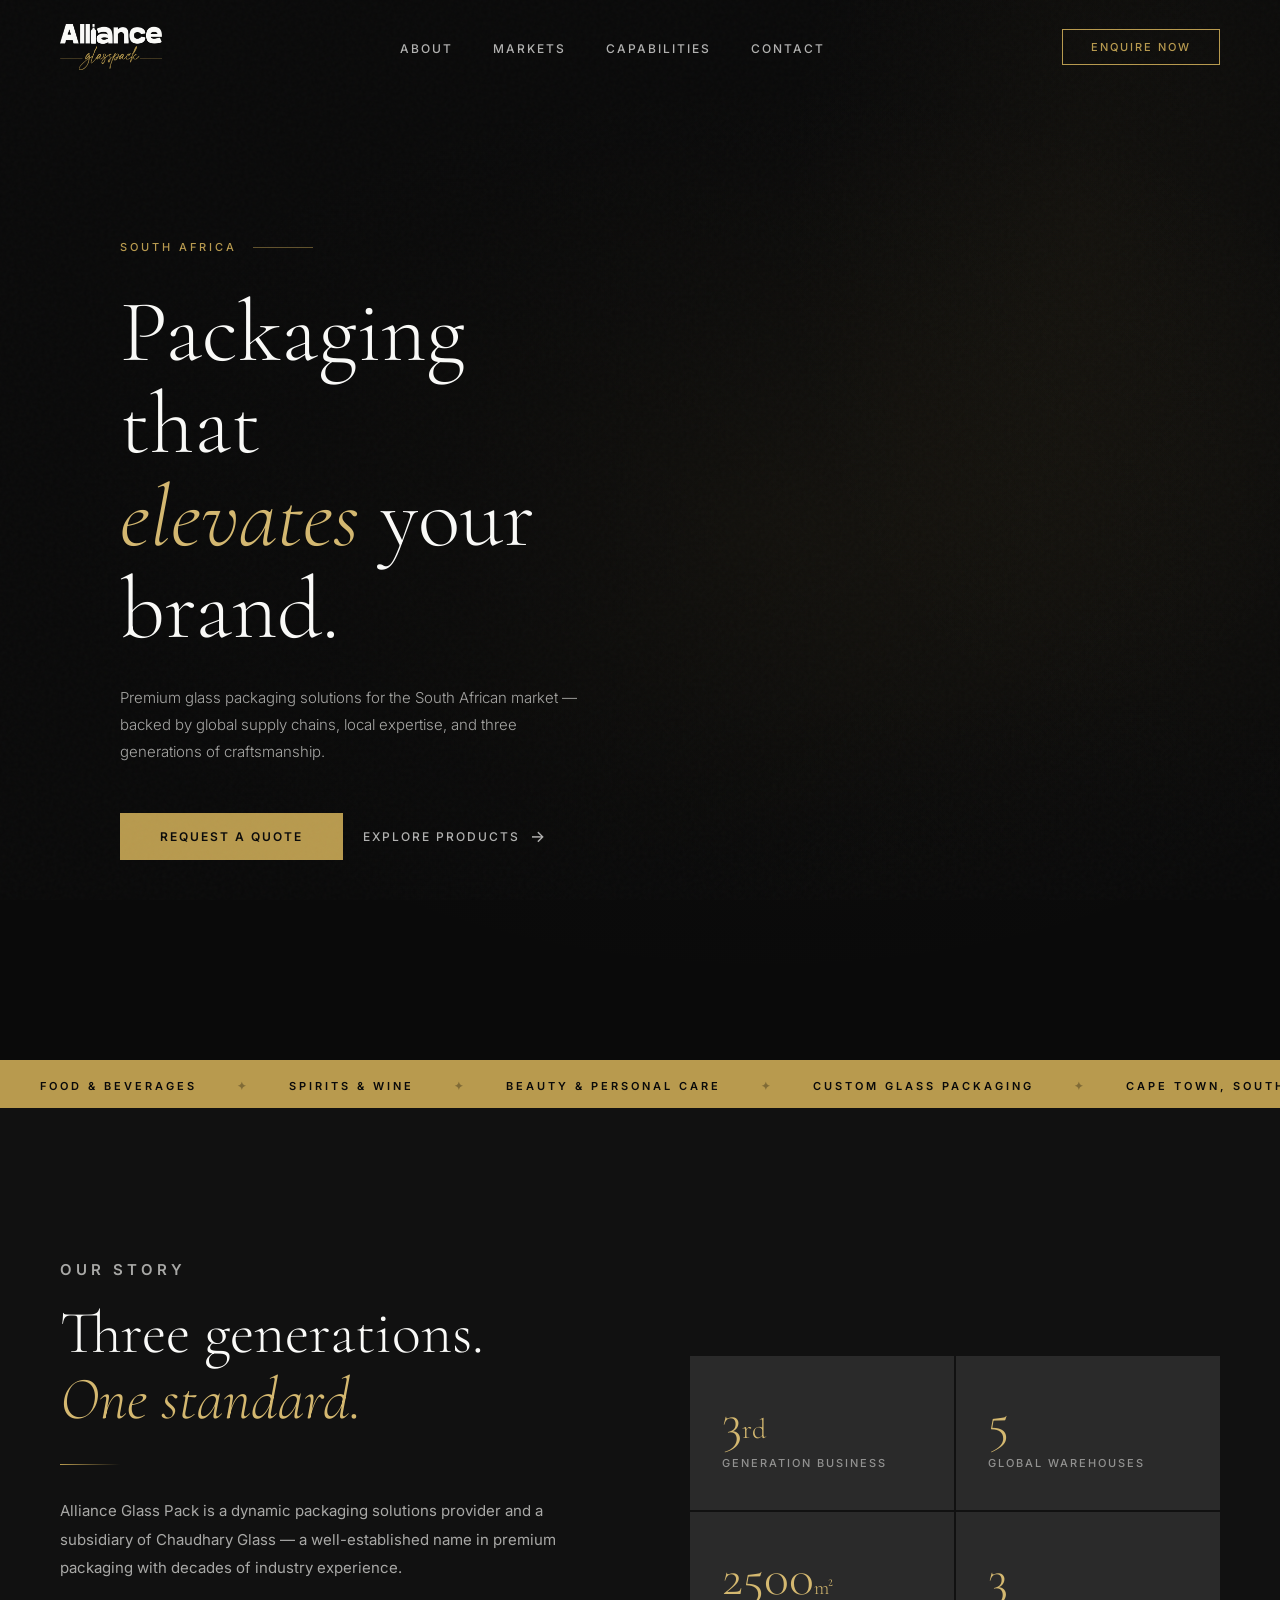
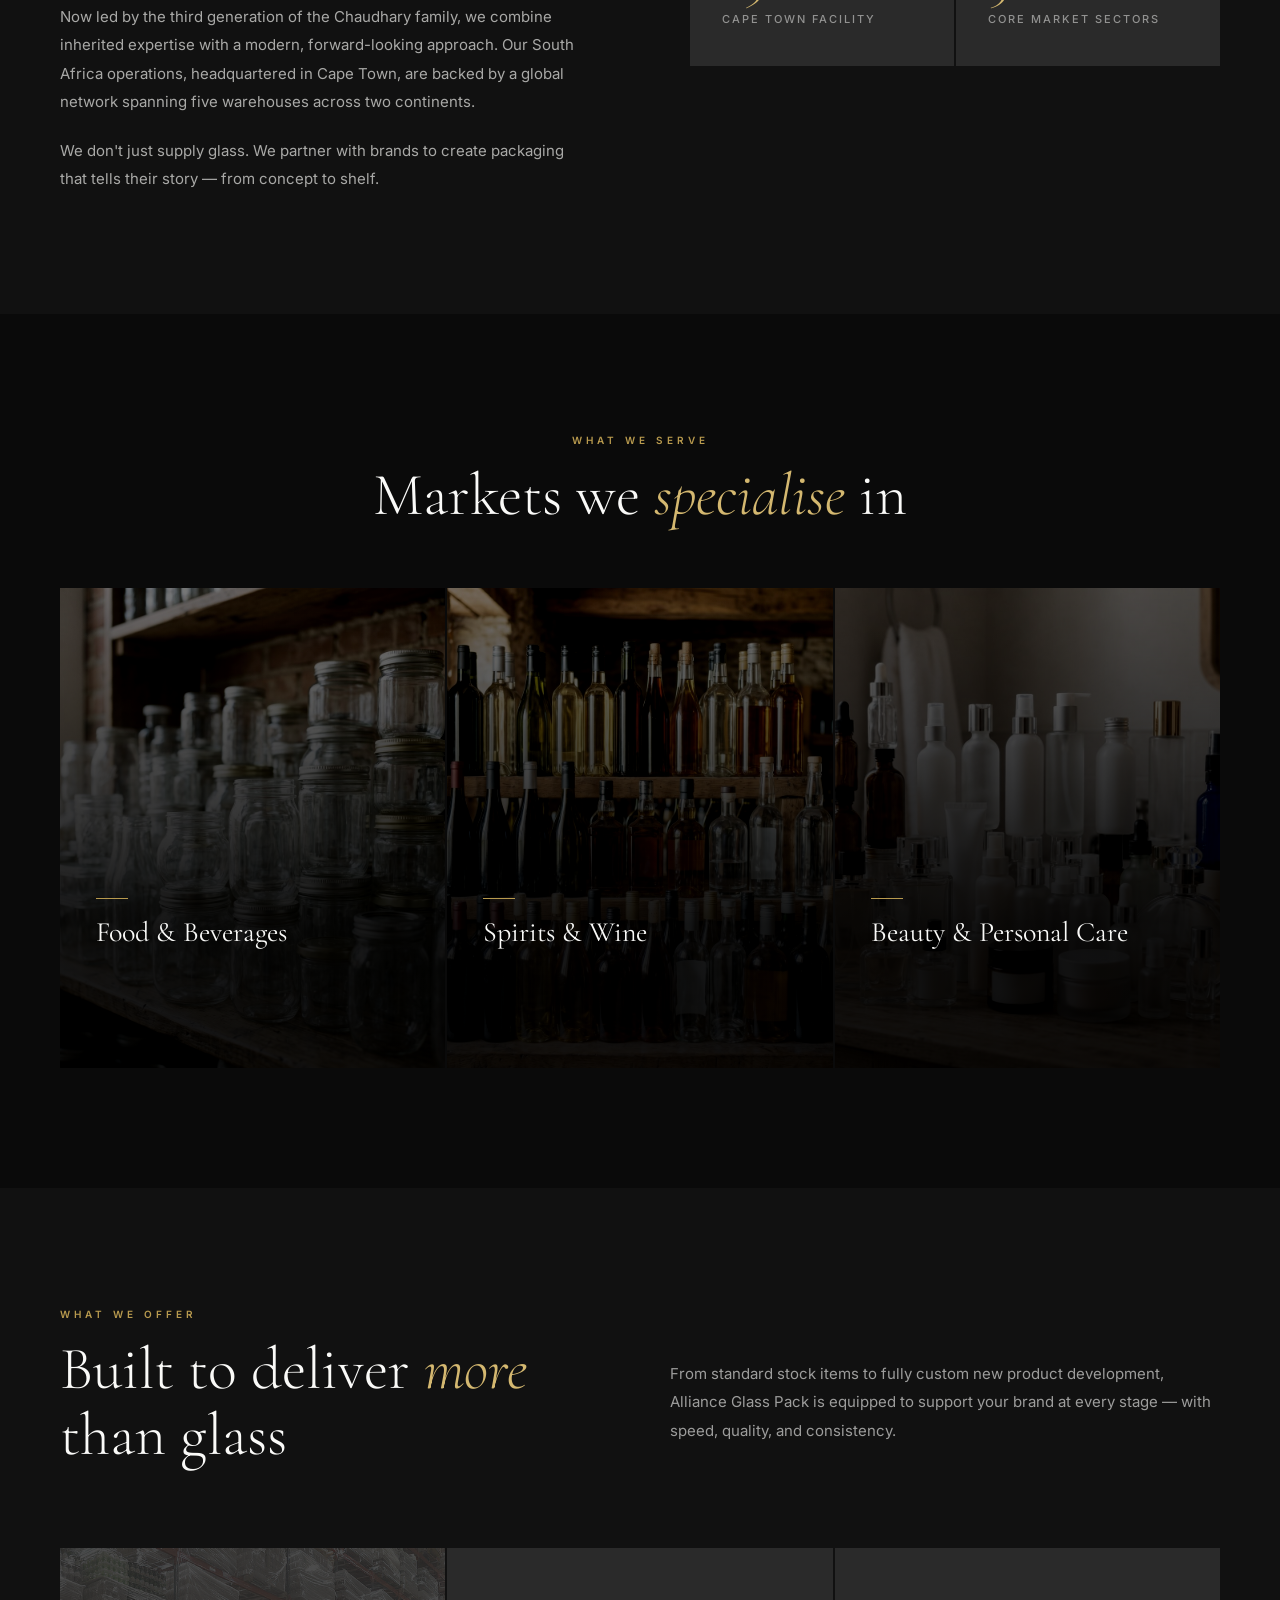
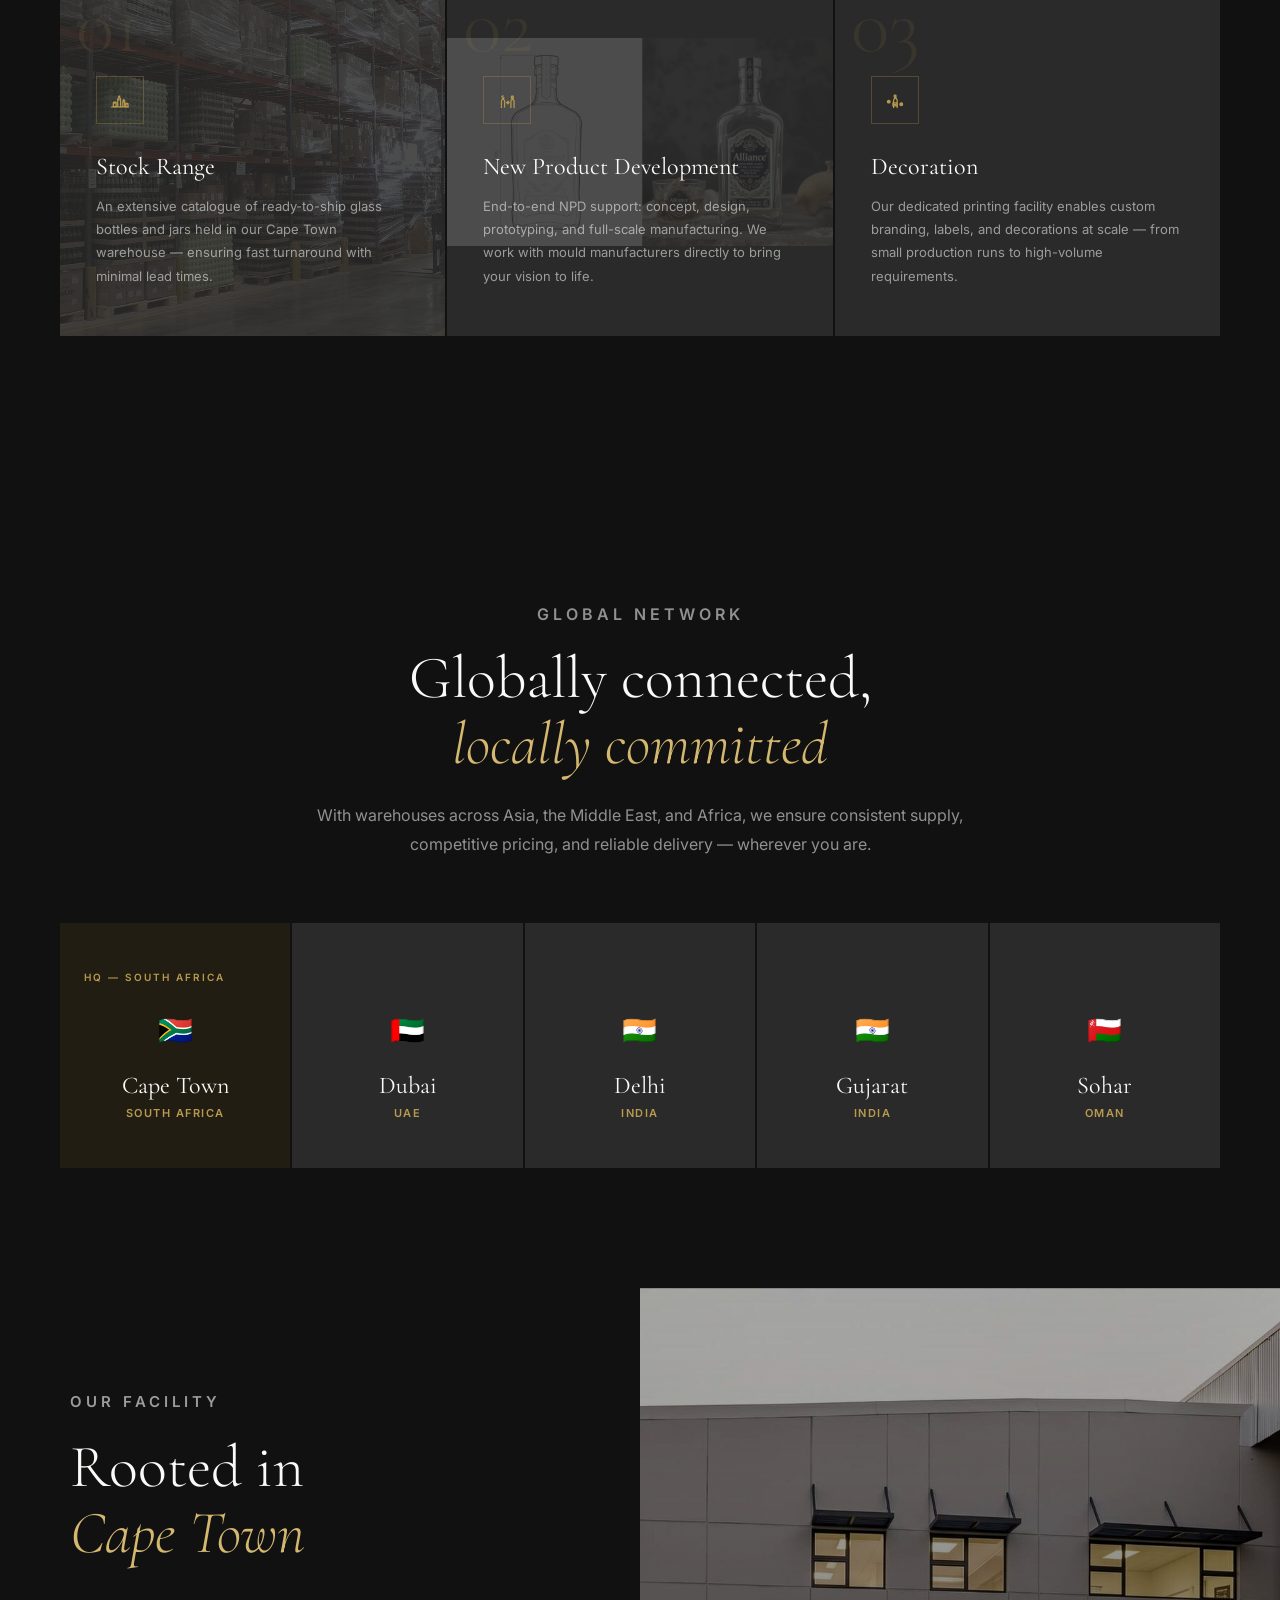
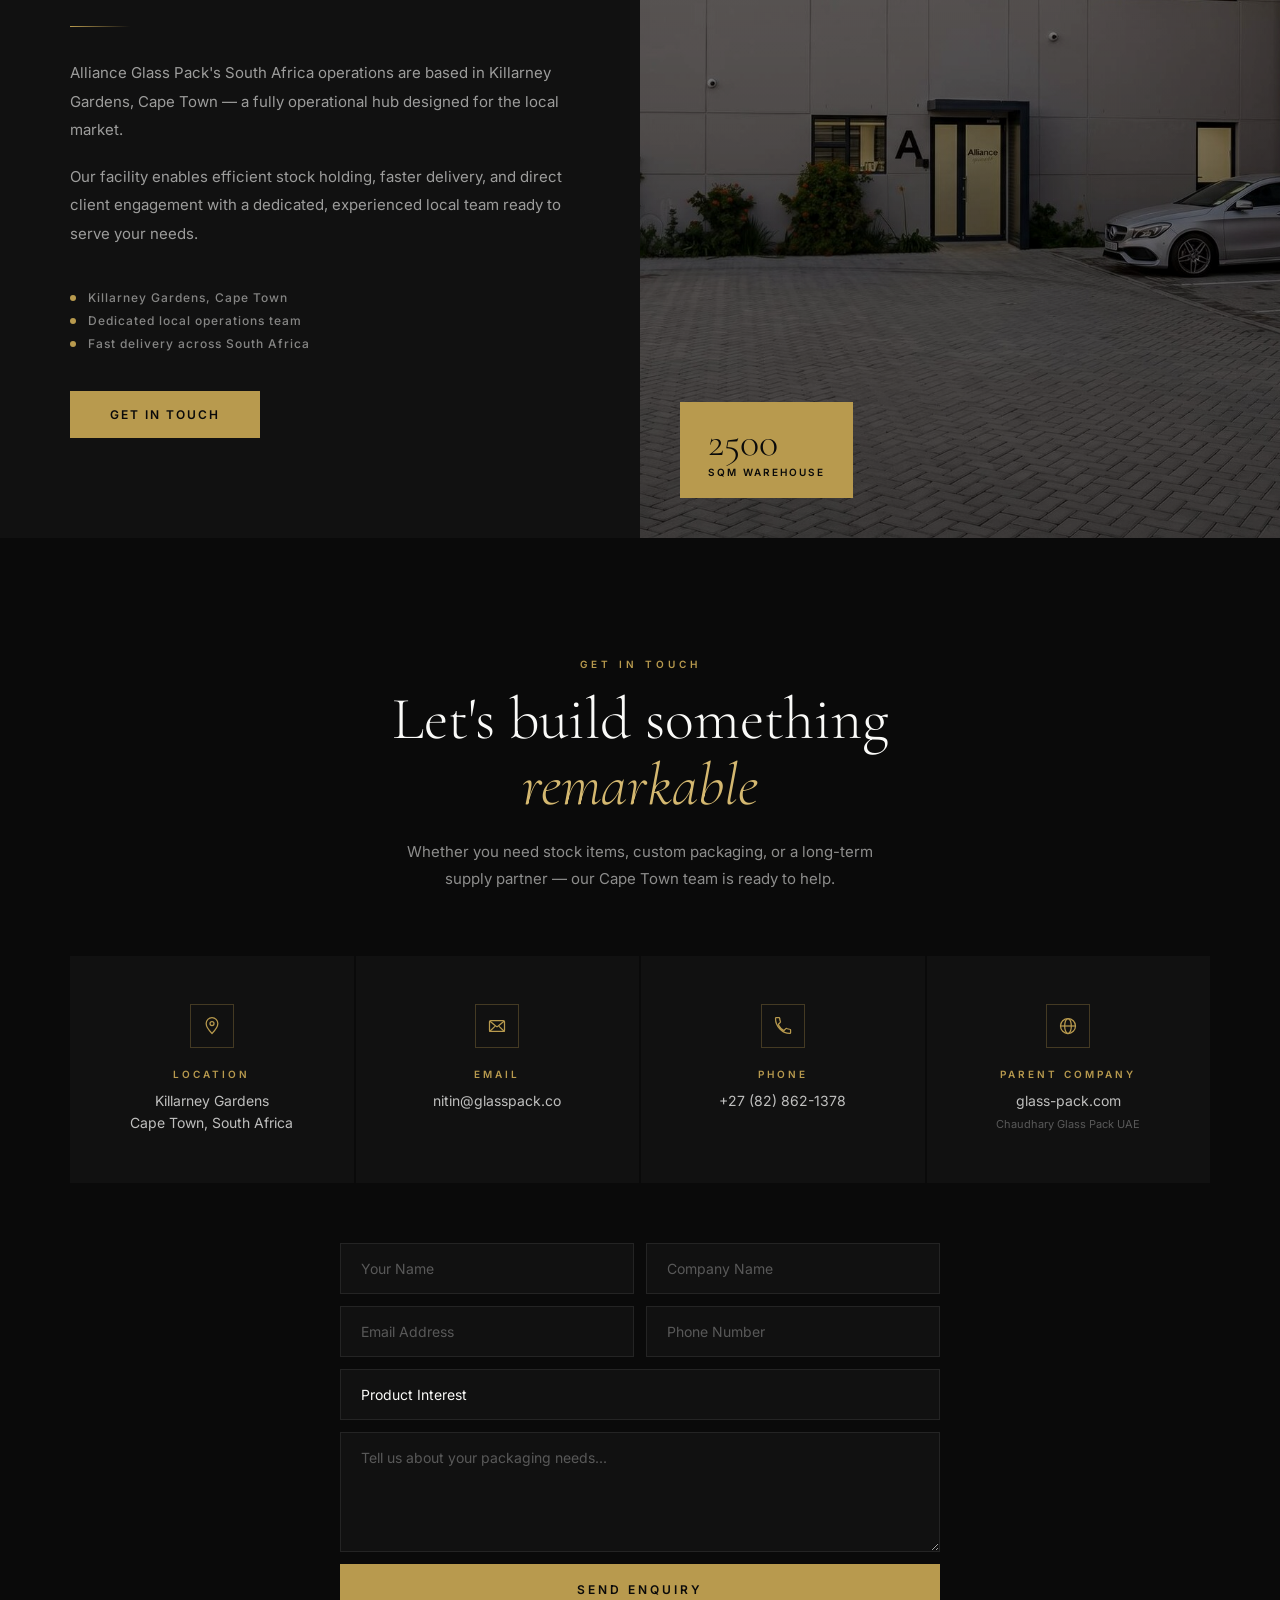
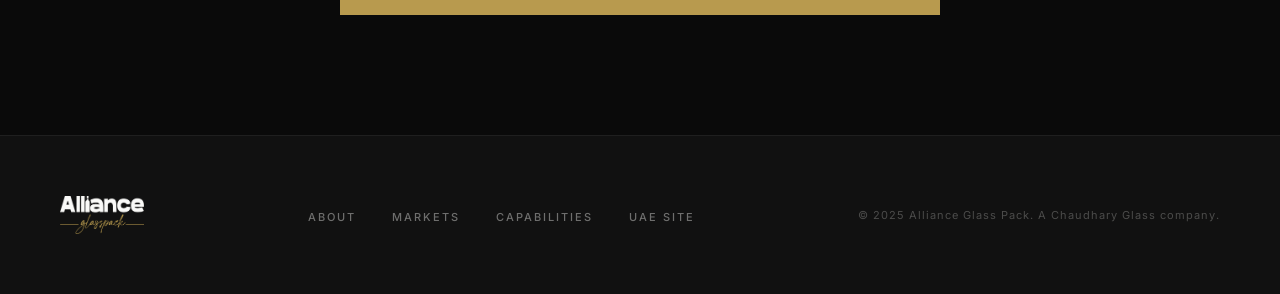
==== commit 78553131: "Update index.html" ====
--- a/index.html
+++ b/index.html
@@ -407,7 +407,7 @@
 <!-- FOOTER -->
 <footer>
   <div class="footer-logo">
-    <img src="images/photo14.png" alt="Alliance Glasspack">
+    <img src="./photo14.png" alt="Alliance Glasspack">
   </div>
   <ul class="footer-links">
     <li><a href="#about">About</a></li>
--- a/style.css
+++ b/style.css
@@ -101,24 +101,24 @@
   }
   
   .hero-slide:nth-child(1) {
-    background-image: url('images/photo1.jpg');
+    background-image: url('./photo1.jpg');
     animation-delay: 0s;
   }
   
   .hero-slide:nth-child(2) {
-    background-image: url('images/photo2.jpg');
+    background-image: url('./photo2.jpg');
     animation-delay: 8s;
   }
   .hero-slide:nth-child(3) {
-    background-image: url('images/photo3.jpg');
+    background-image: url('./photo3.jpg');
     animation-delay: 16s;
   }
   .hero-slide:nth-child(4) {
-    background-image: url('images/photo4.jpg');
+    background-image: url('./photo4.jpg');
     animation-delay: 24s;
   }
   .hero-slide:nth-child(5) {
-    background-image: url('images/photo5.jpg');
+    background-image: url('./photo5.jpg');
     animation-delay: 32s;
   }
   @keyframes heroFade {
@@ -398,9 +398,9 @@
     background-position: center 55%;
     filter: grayscale(0.2) brightness(0.45) contrast(1.15) saturate(0.9);
   }
-  .mc-food .market-bg { background-image: url('images/photo6.jpg'); }
-  .mc-spirits .market-bg { background-image: url('images/photo7.jpg'); }
-  .mc-beauty .market-bg { background-image: url('images/photo8.jpg'); }
+  .mc-food .market-bg { background-image: url('./photo6.jpg'); }
+  .mc-spirits .market-bg { background-image: url('./photo7.jpg'); }
+  .mc-beauty .market-bg { background-image: url('./photo8.jpg'); }
 
   /* Decorative bottle shapes in cards */
   .card-bottle {
@@ -541,7 +541,7 @@
     background-position: center;
     filter: brightness(0.75) saturate(0.95) contrast(1.05);
     background-image: linear-gradient(180deg, rgba(10,10,10,0.1) 0%, rgba(10,10,10,0.55) 100%),
-                       url('images/photo9.jpg');
+                       url('./photo9.jpg');
   }
   .ct-badge {
     position: absolute;
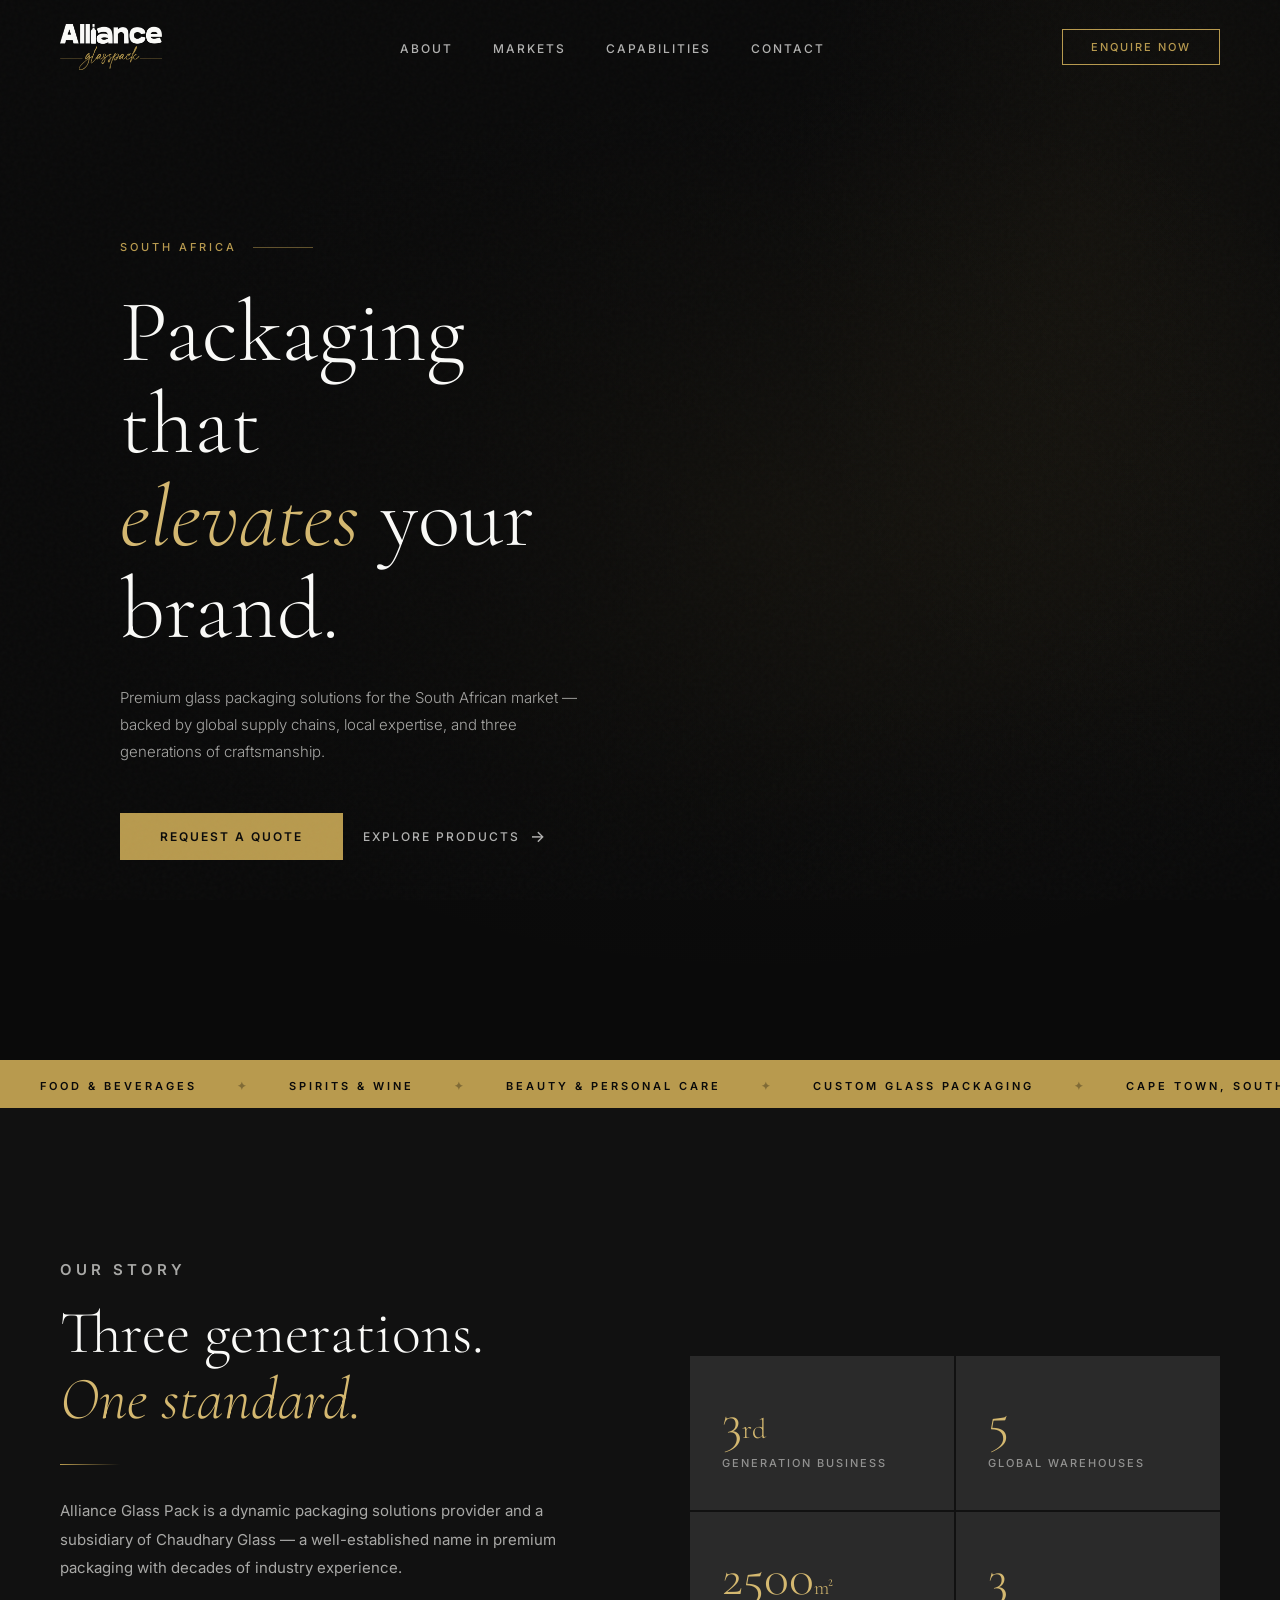
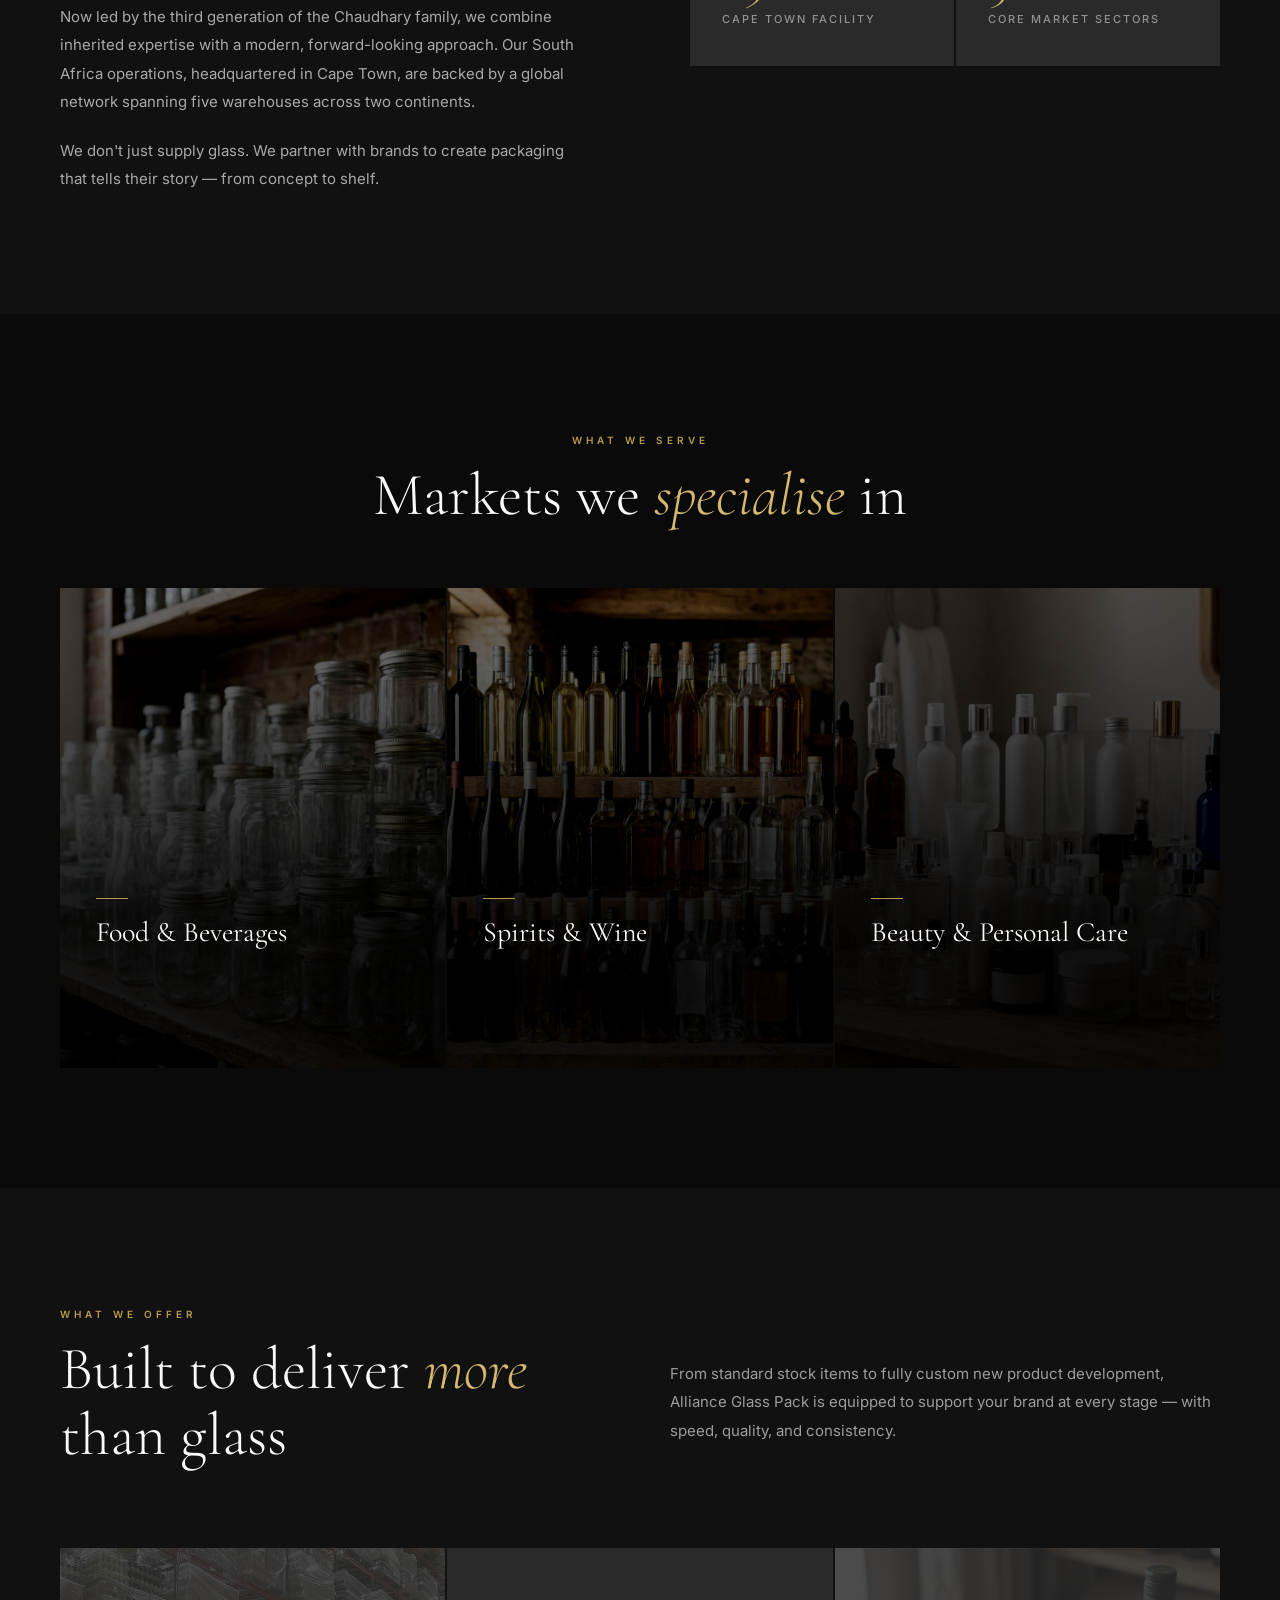
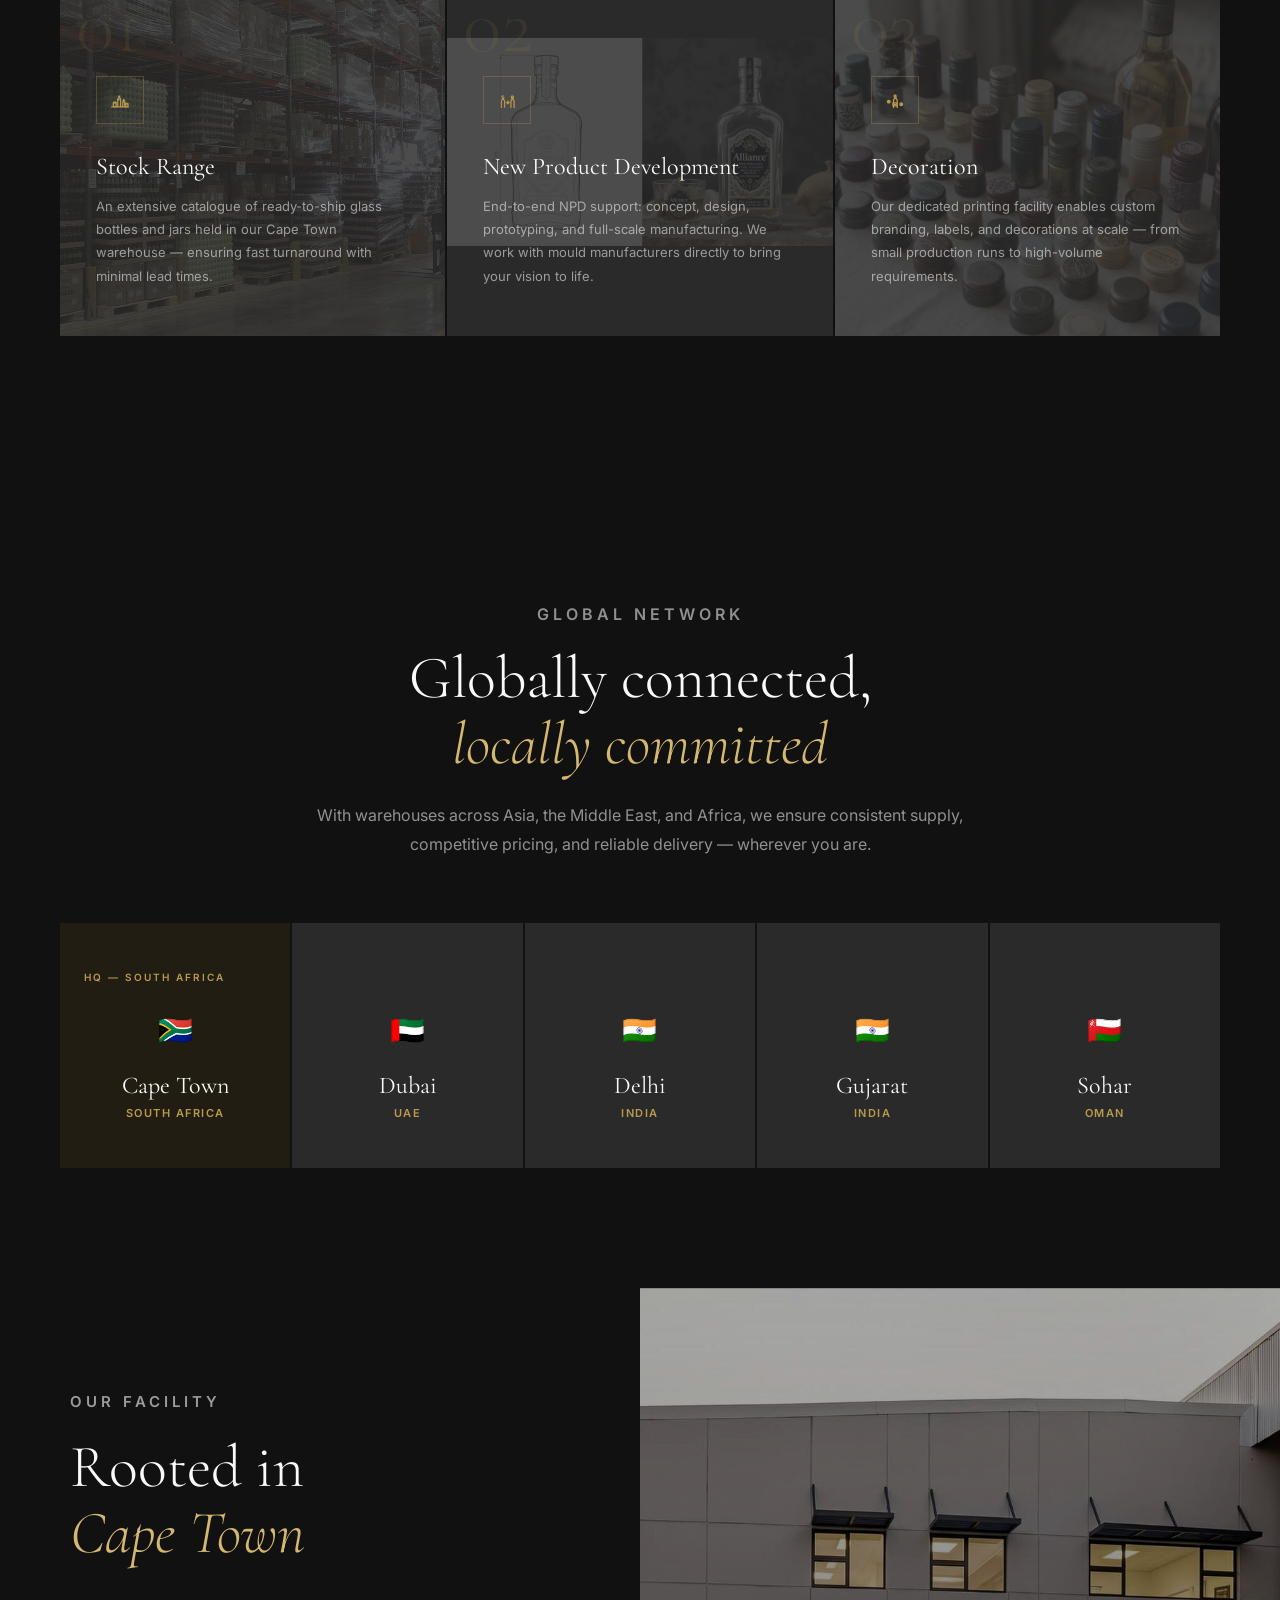
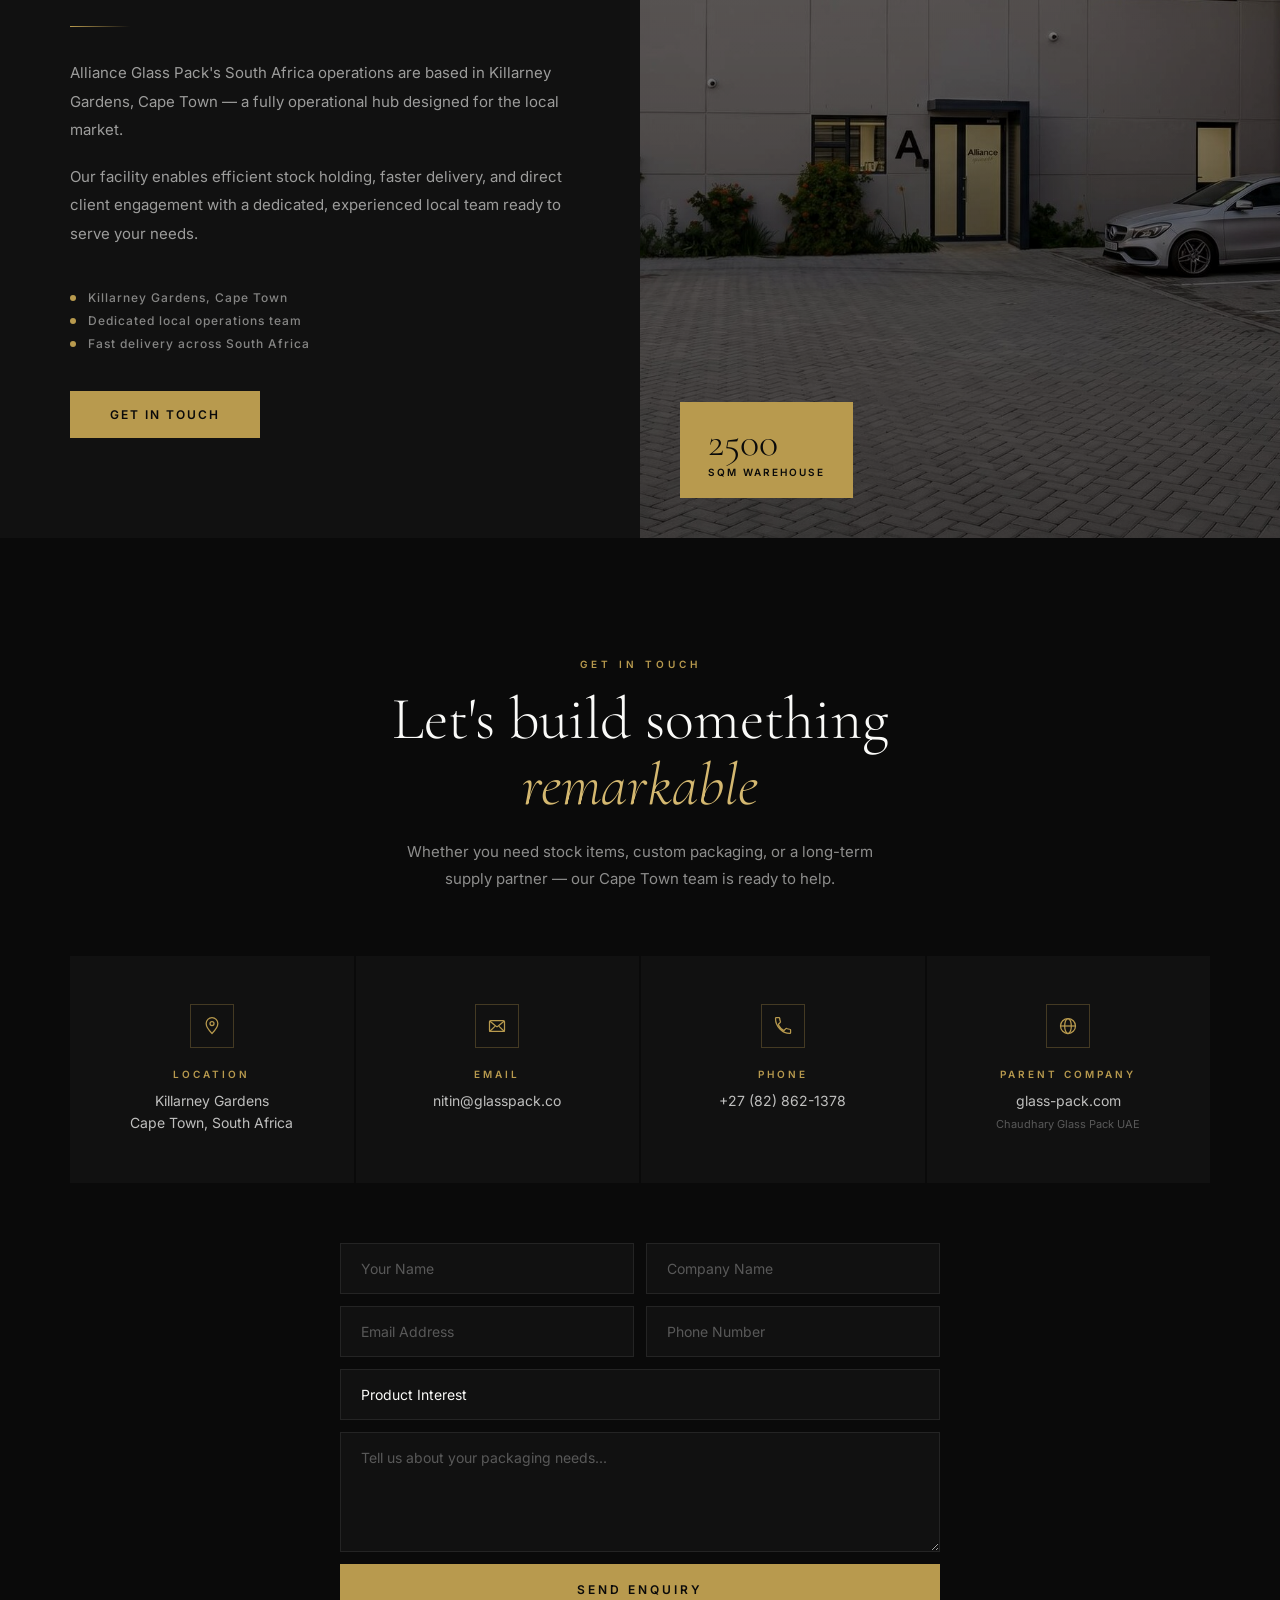
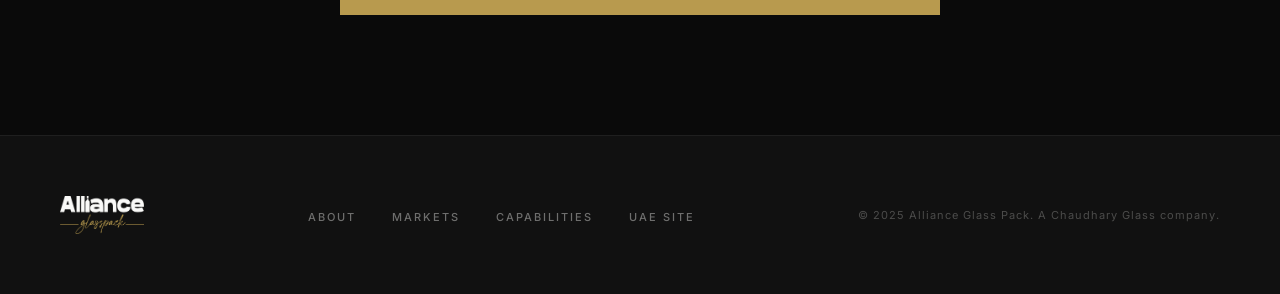
==== commit e1df60ac: "Update index.html" ====
--- a/index.html
+++ b/index.html
@@ -245,7 +245,7 @@
       <p class="cap-card-text">End-to-end NPD support: concept, design, prototyping, and full-scale manufacturing. We work with mould manufacturers directly to bring your vision to life.</p>
     </div>
     <div class="cap-card reveal delay-3">
-      <div class="cap-card-photo" style="background-image:url('images/photo13.jpg')"></div>
+      <div class="cap-card-photo" style="background-image:url('./photo13.jpg')"></div>
       <span class="cap-number">03</span>
       <div class="cap-icon-wrap">
         <svg width="20" height="20" viewBox="0 0 24 24" fill="none" stroke="#B89A4E" stroke-width="1.5">
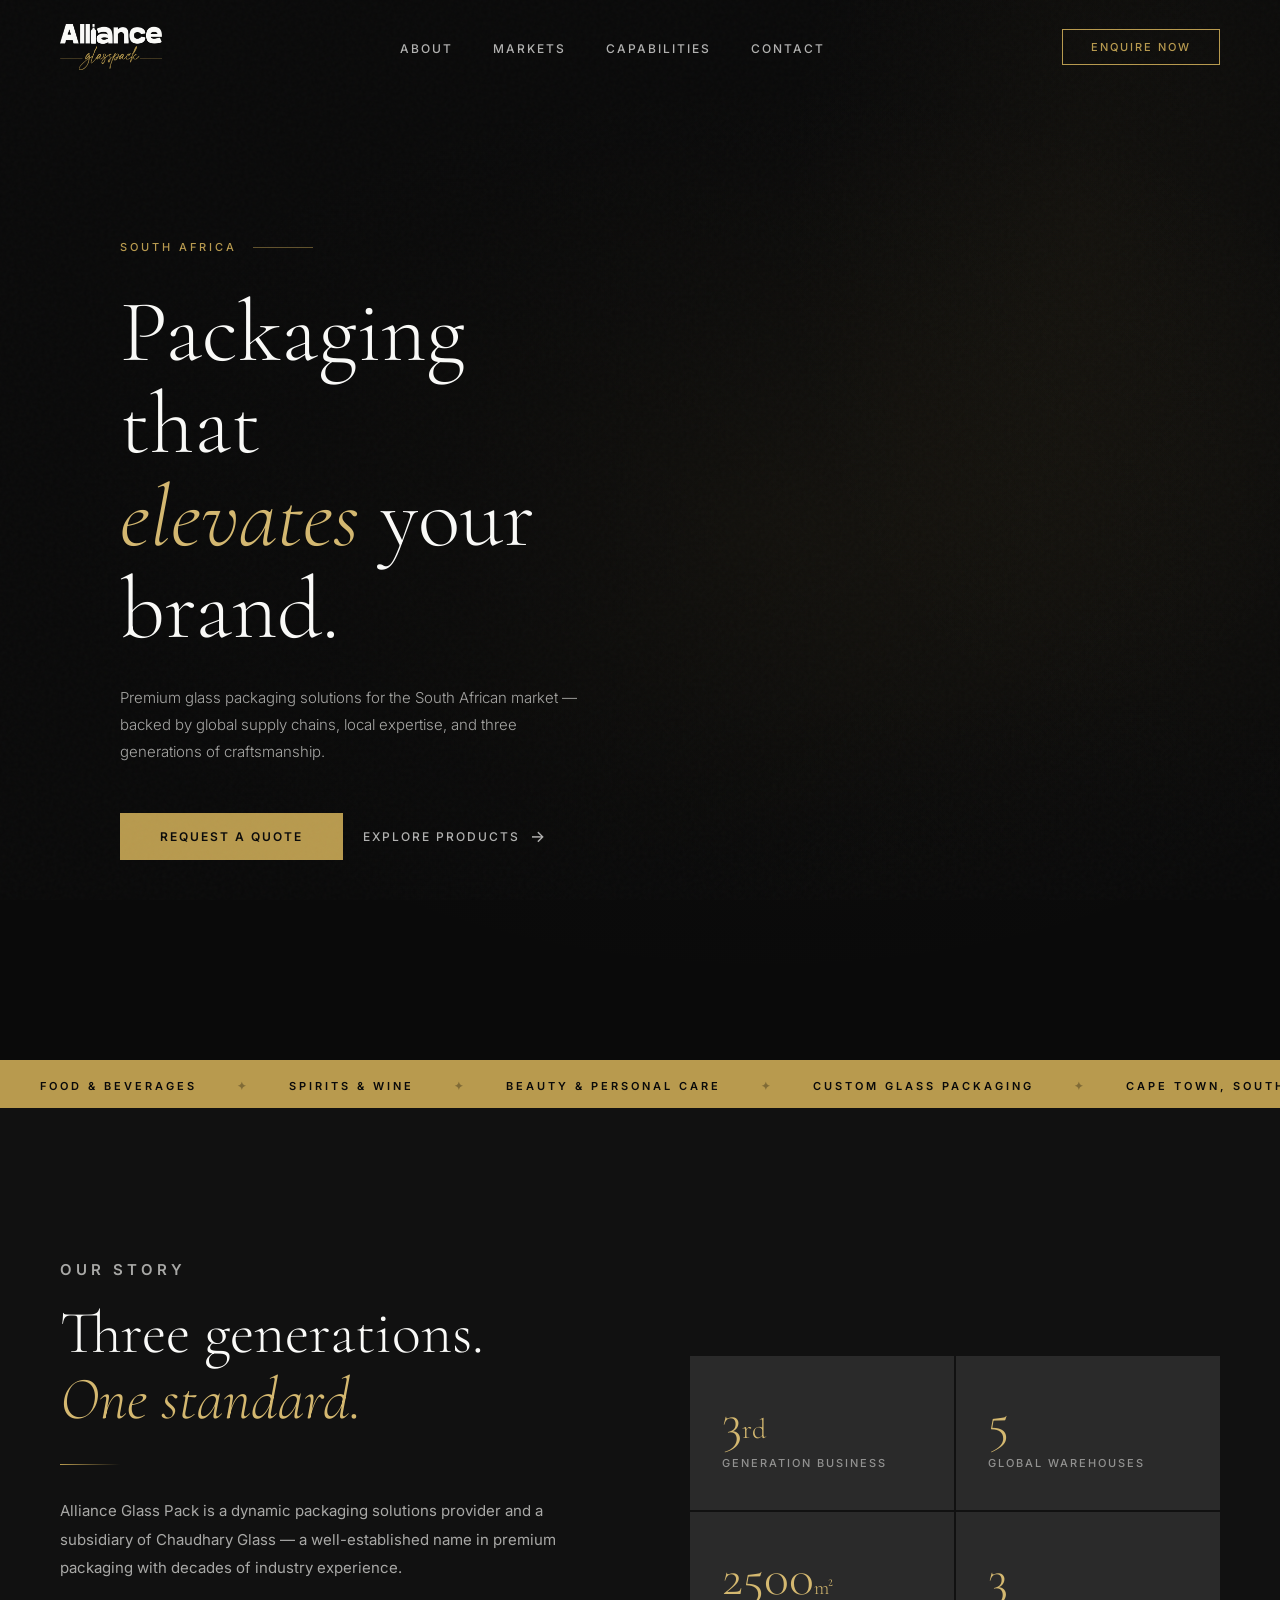
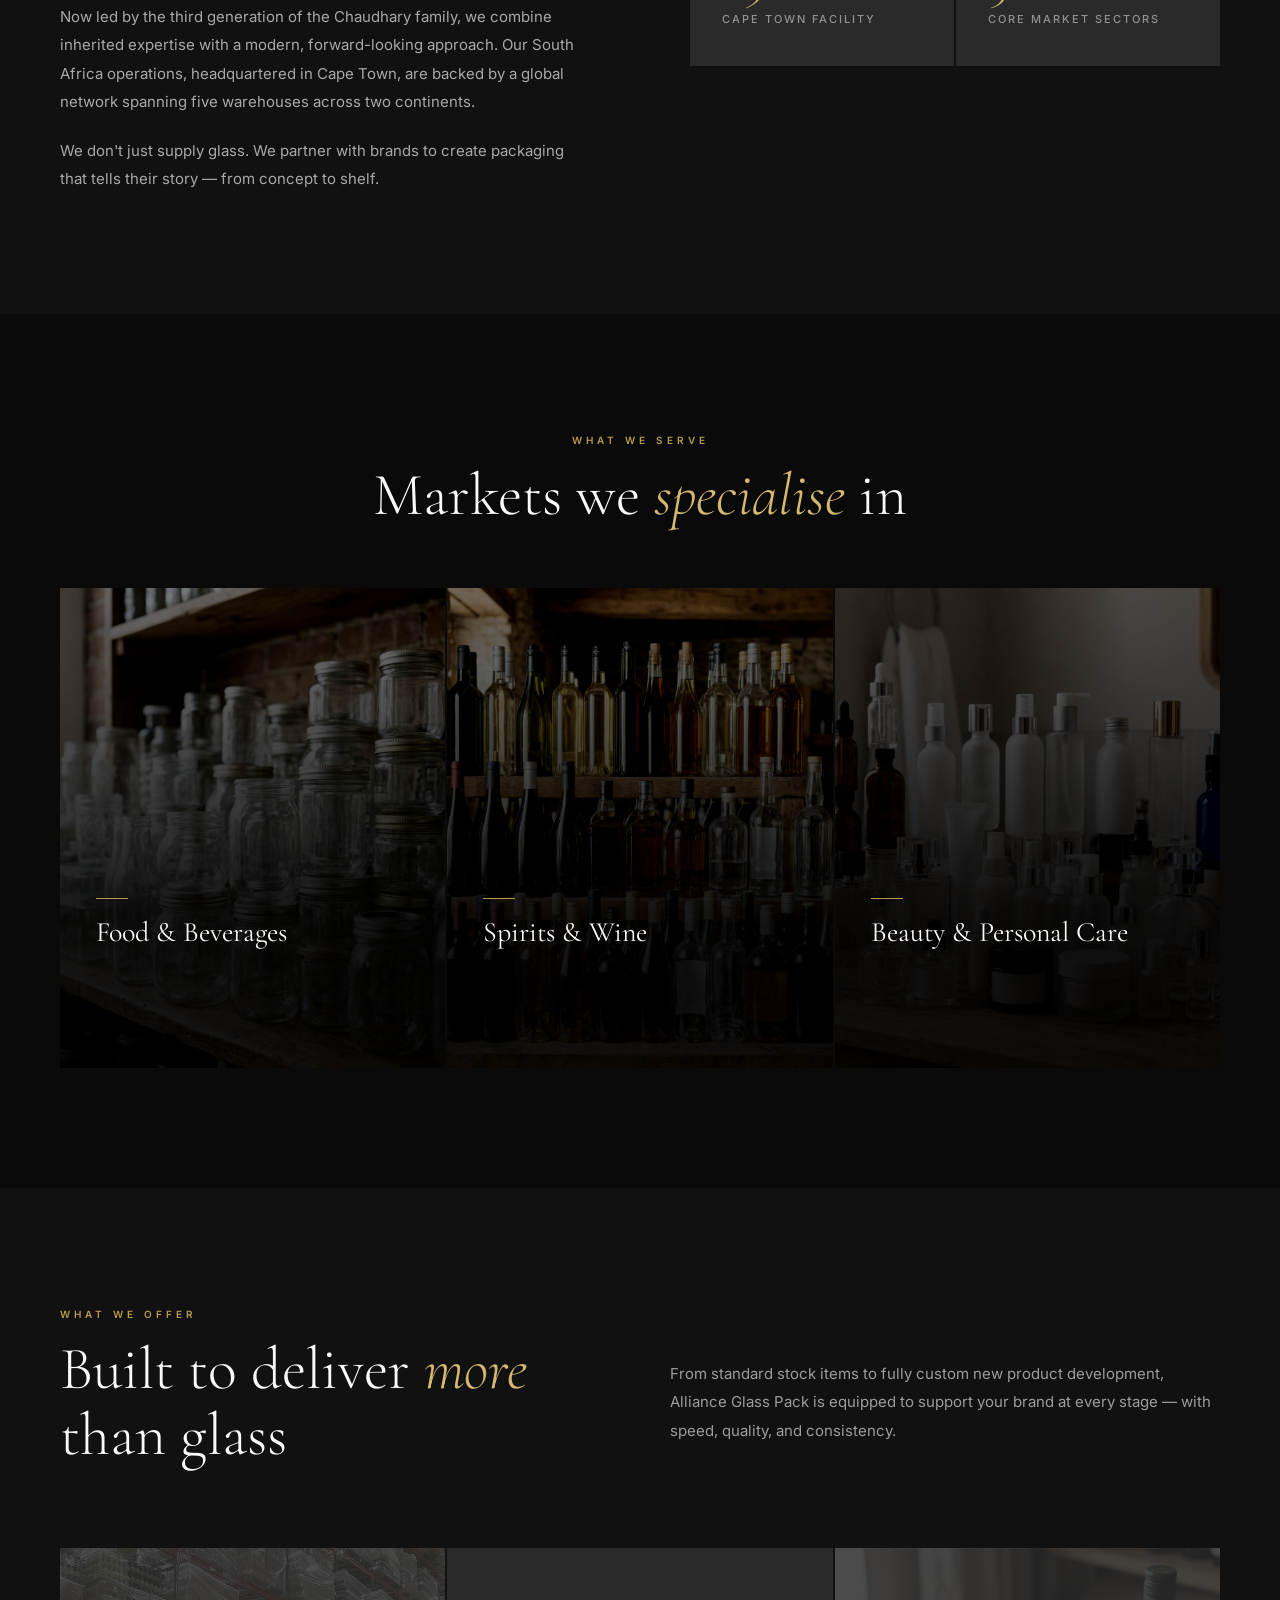
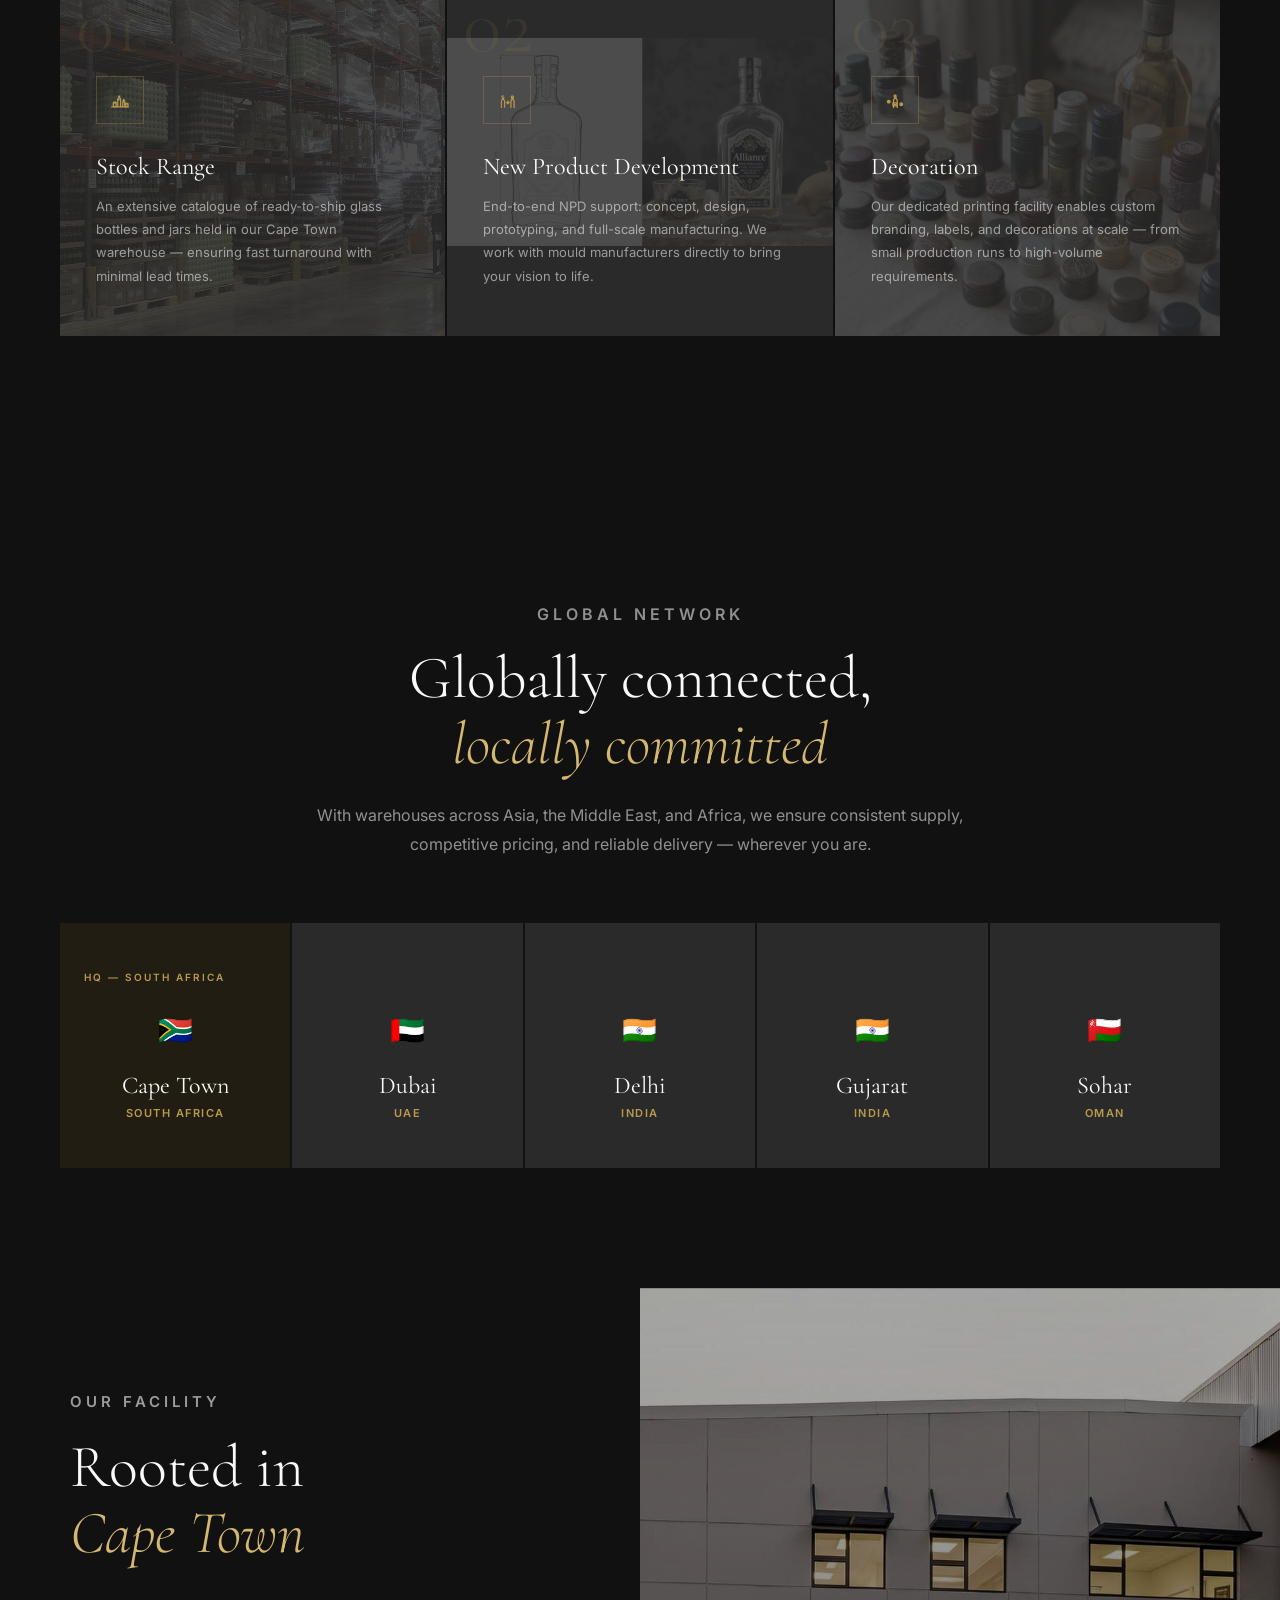
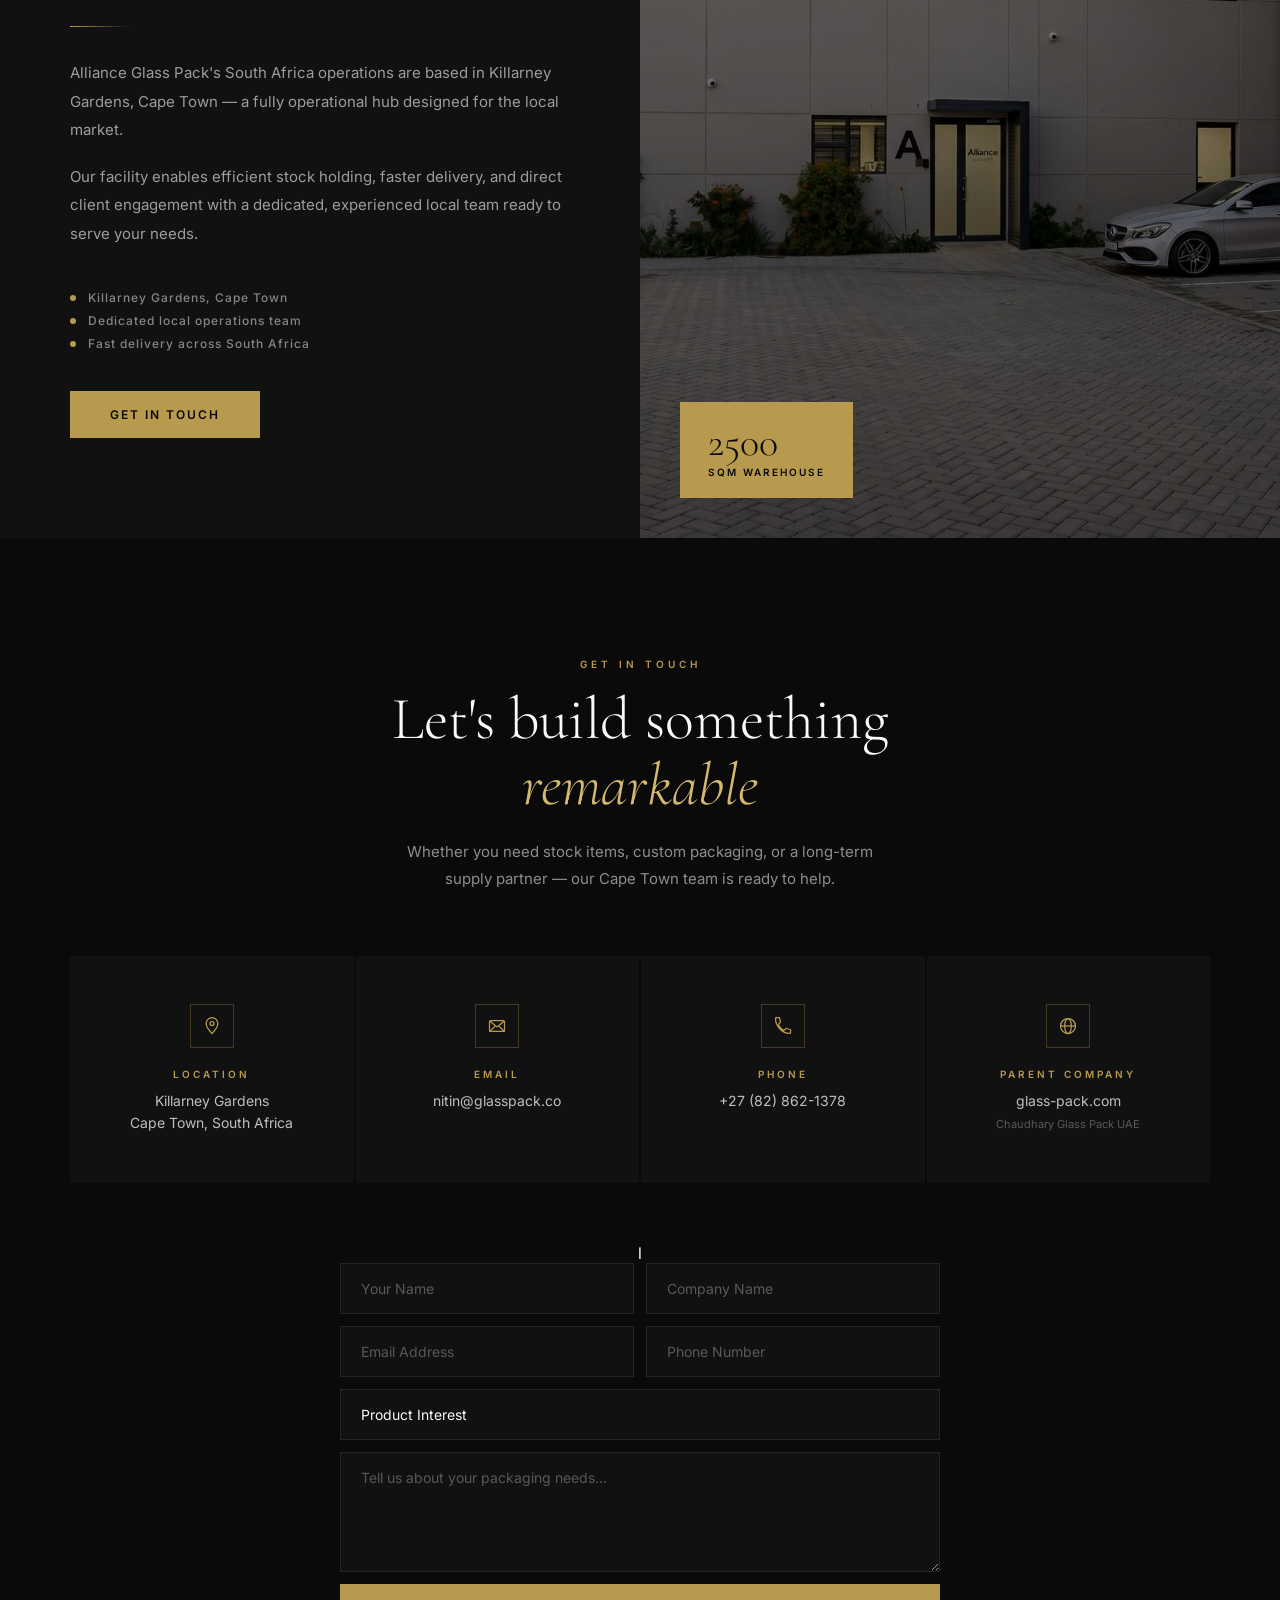
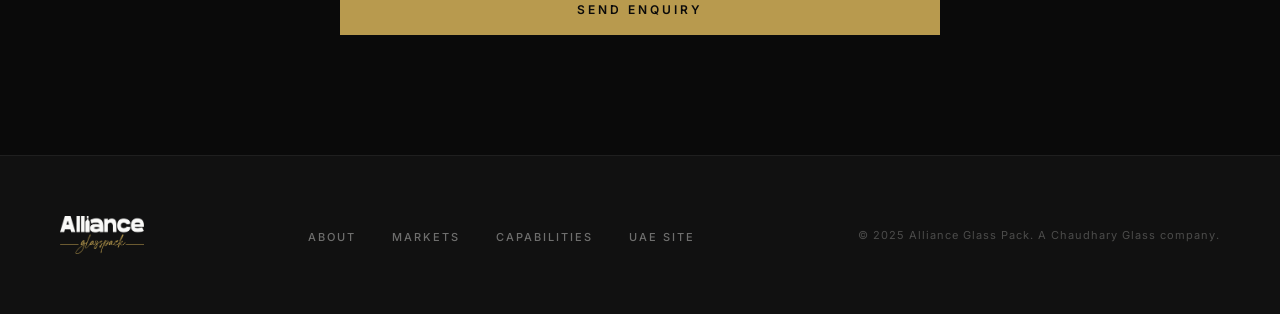
==== commit cf371e1a: "Update index.html" ====
--- a/index.html
+++ b/index.html
@@ -382,16 +382,16 @@
     </div>
   </div>
 
-  <form class="contact-form reveal" onsubmit="handleSubmit(event)">
+  l<form class="contact-form reveal" action="mailto:nitin@glasspack.co" method="POST" enctype="text/plain">
     <div class="form-row">
-      <input type="text" class="form-field" placeholder="Your Name" required>
-      <input type="text" class="form-field" placeholder="Company Name">
+      <input type="text" name="Name" class="form-field" placeholder="Your Name" required>
+      <input type="text" name="Company" class="form-field" placeholder="Company Name">
     </div>
     <div class="form-row">
-      <input type="email" class="form-field" placeholder="Email Address" required>
-      <input type="tel" class="form-field" placeholder="Phone Number">
-    </div>
-    <select class="form-field" style="appearance:none;cursor:pointer;">
+      <input type="email" name="Email" class="form-field" placeholder="Email Address" required>
+      <input type="tel" name="Phone" class="form-field" placeholder="Phone Number">
+    </div>
+    <select name="Product Interest" class="form-field" style="appearance:none;cursor:pointer;">
       <option value="" disabled selected>Product Interest</option>
       <option>Food &amp; Beverage Packaging</option>
       <option>Spirits &amp; Wine Bottles</option>
@@ -399,9 +399,9 @@
       <option>Custom / NPD</option>
       <option>Other</option>
     </select>
-    <textarea class="form-field" placeholder="Tell us about your packaging needs..."></textarea>
+    <textarea name="Message" class="form-field" placeholder="Tell us about your packaging needs..."></textarea>
     <button type="submit" class="form-submit">Send Enquiry</button>
-  </form>
+</form>
 </section>
 
 <!-- FOOTER -->
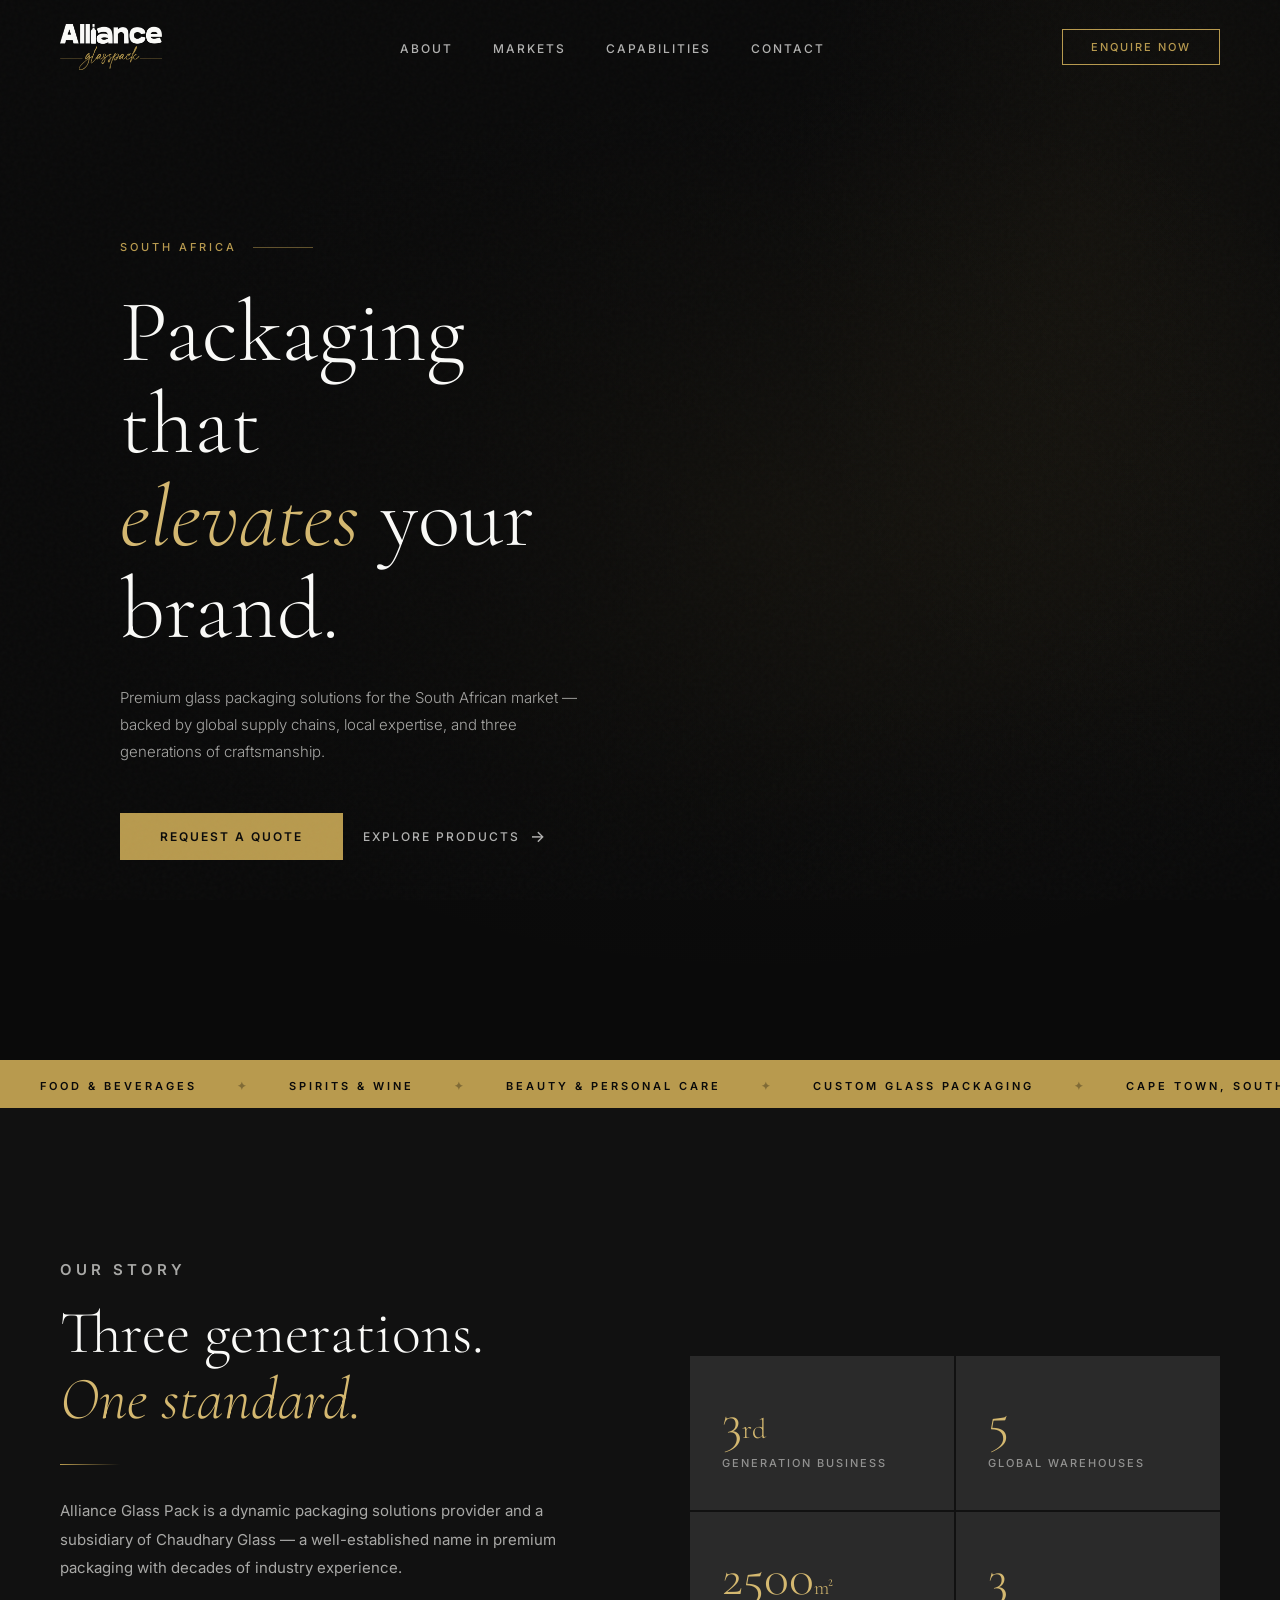
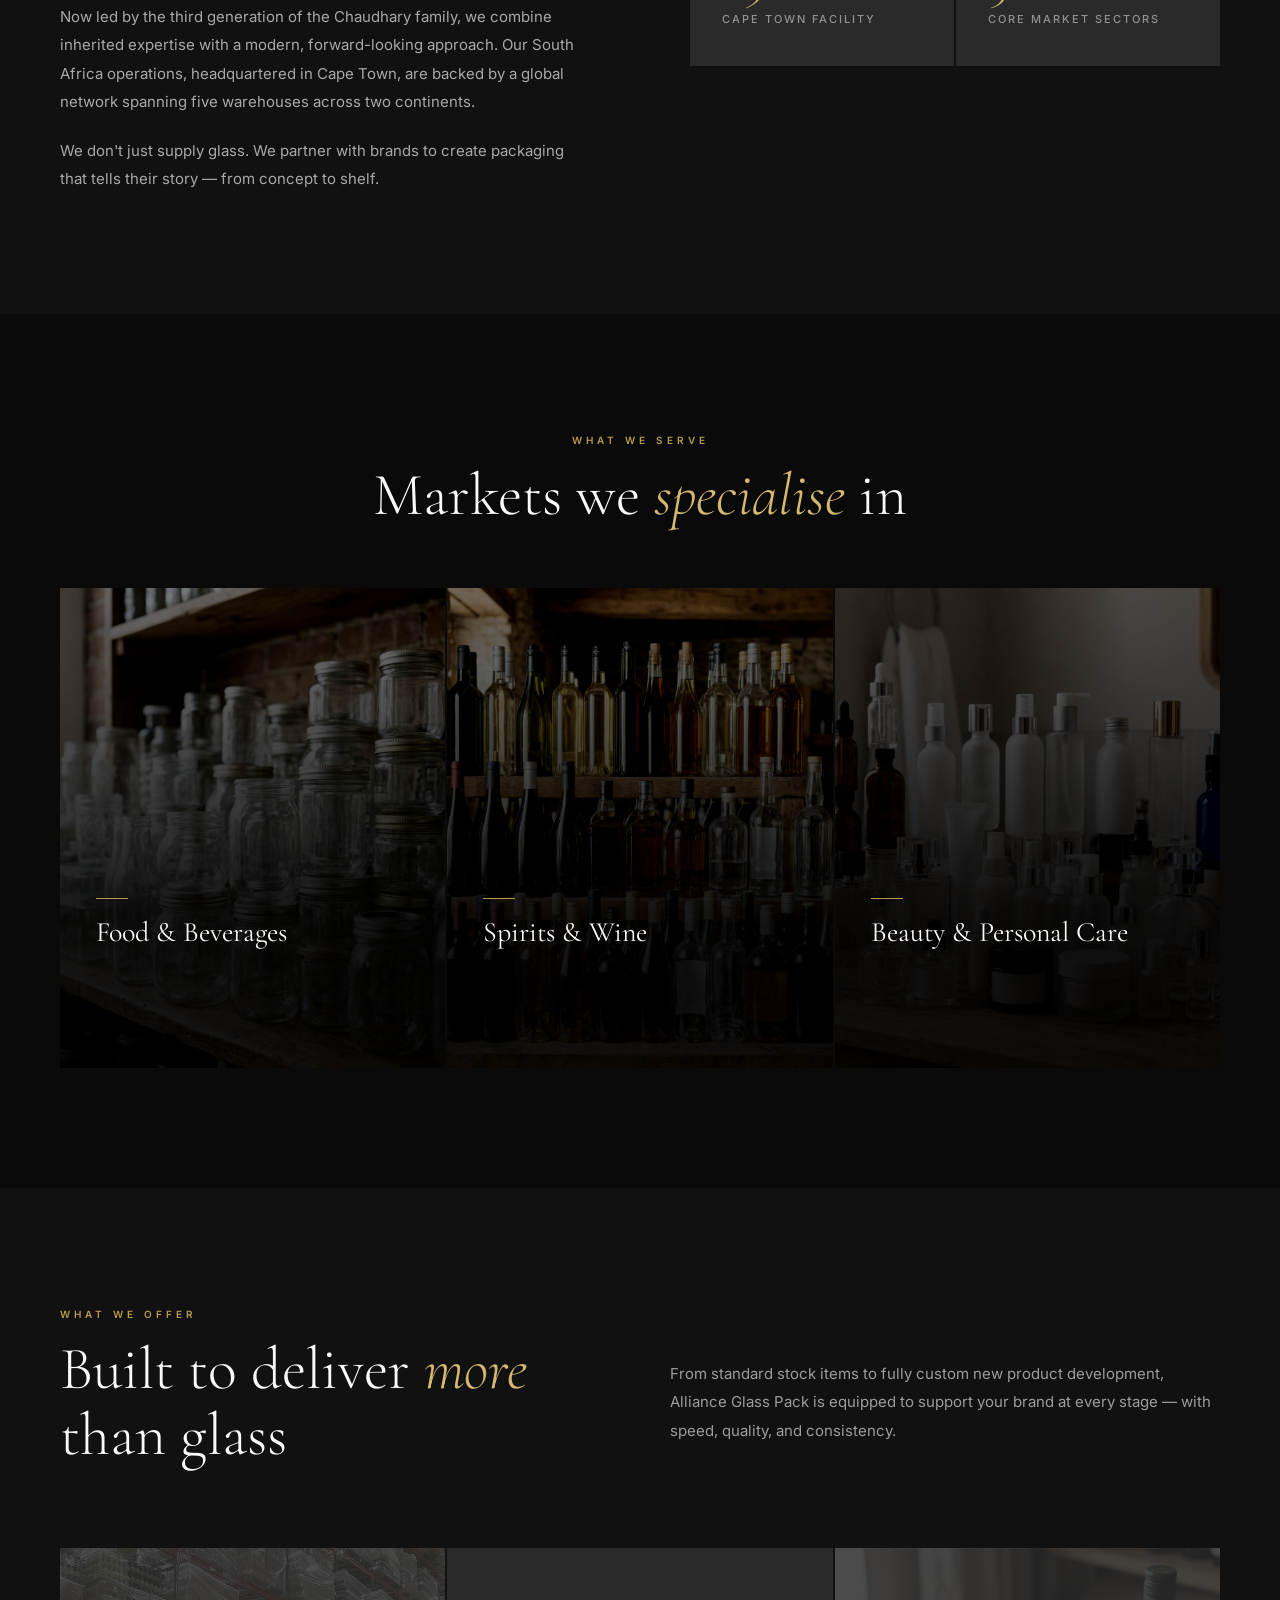
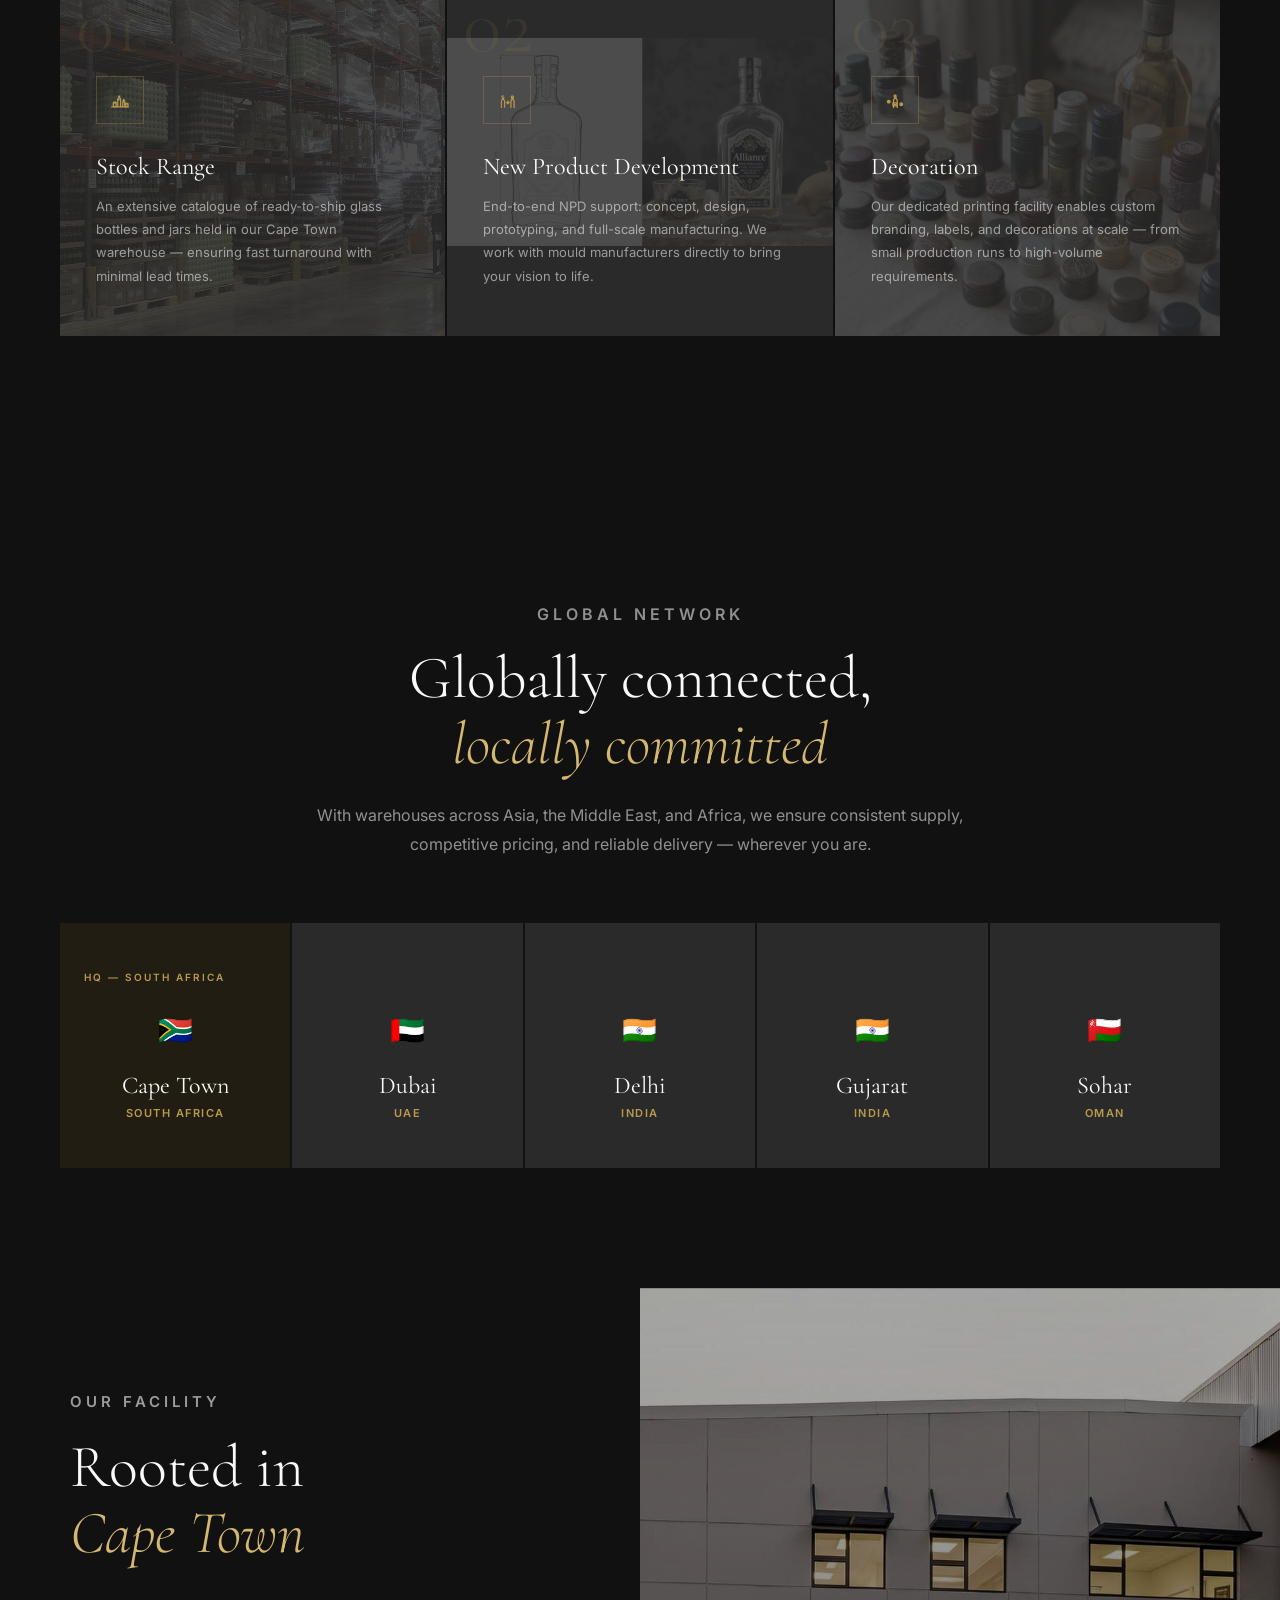
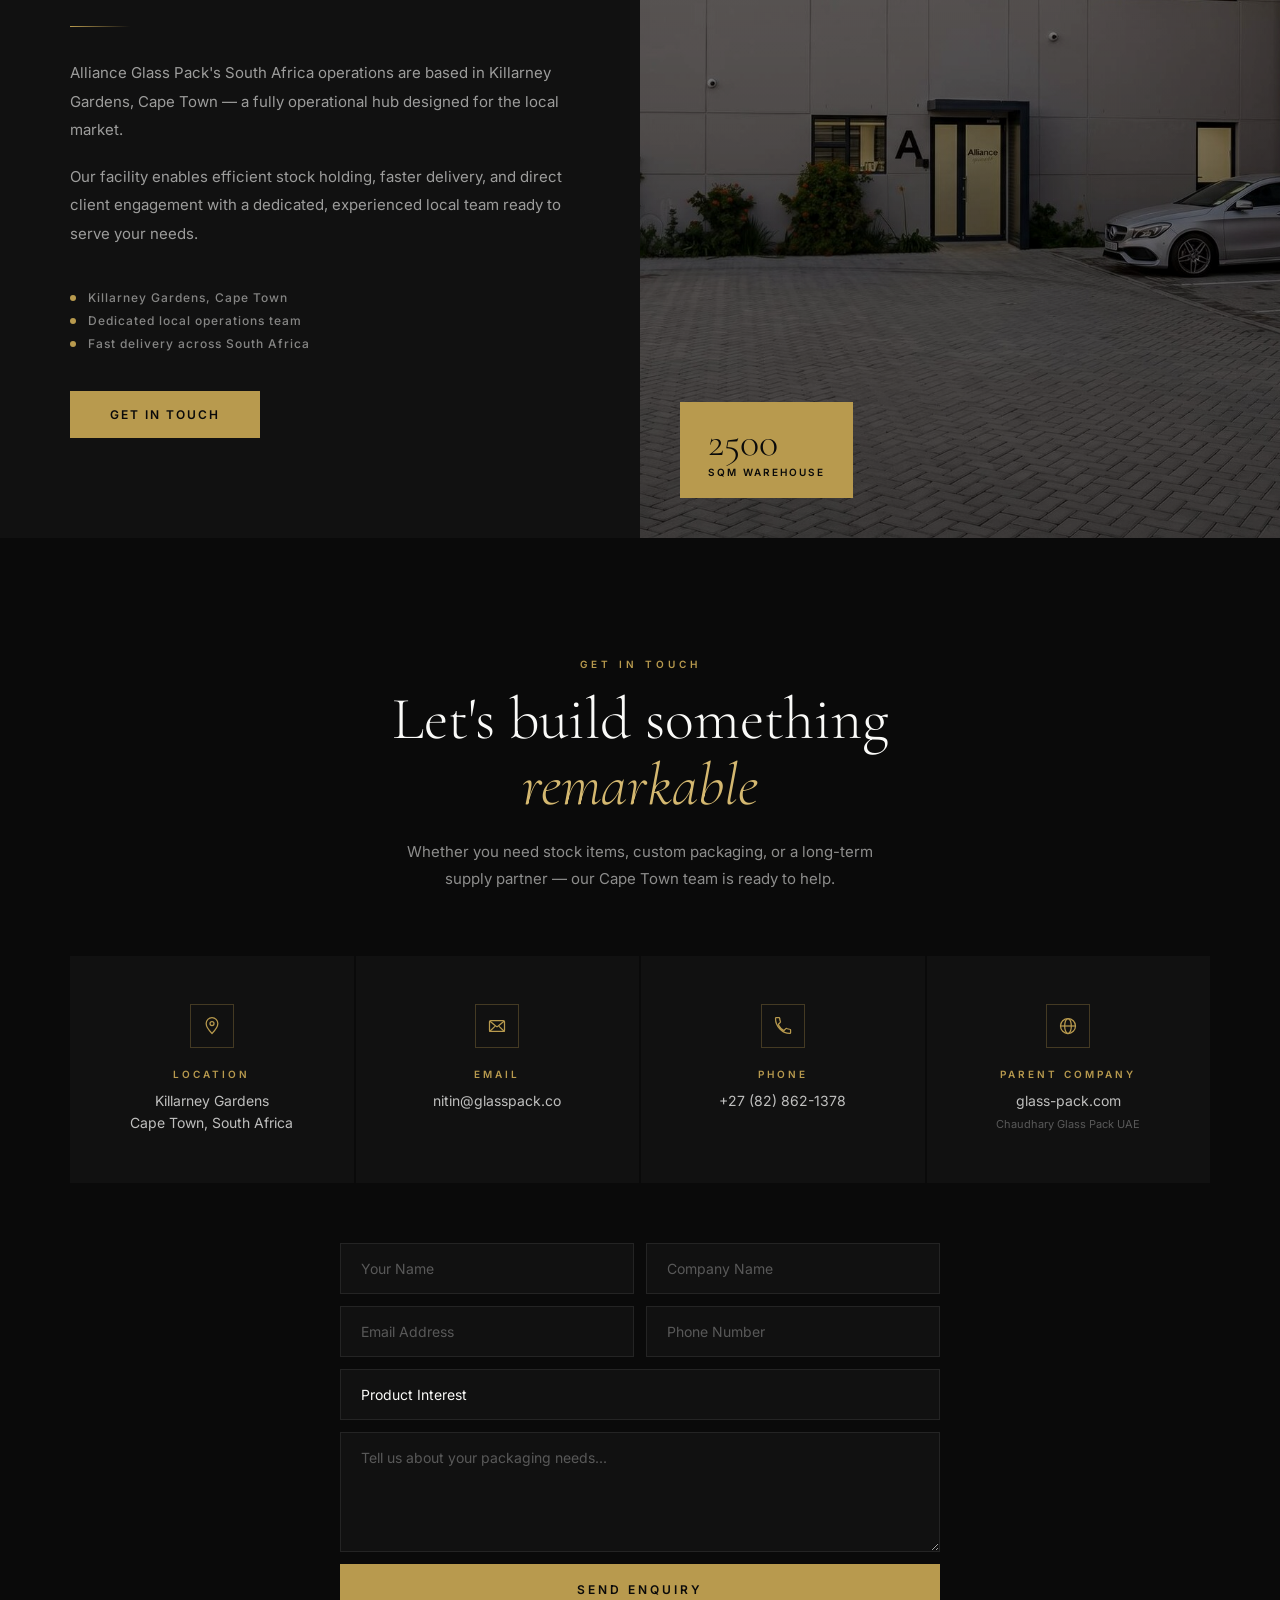
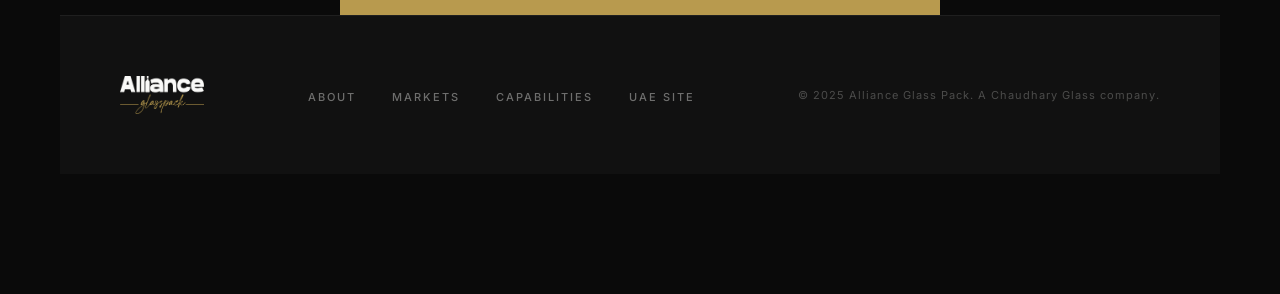
==== commit f75cf154: "Update index.html" ====
--- a/index.html
+++ b/index.html
@@ -382,16 +382,16 @@
     </div>
   </div>
 
-  l<form class="contact-form reveal" action="mailto:nitin@glasspack.co" method="POST" enctype="text/plain">
+  <div class="contact-form reveal">
     <div class="form-row">
-      <input type="text" name="Name" class="form-field" placeholder="Your Name" required>
-      <input type="text" name="Company" class="form-field" placeholder="Company Name">
+      <input type="text" class="form-field" placeholder="Your Name">
+      <input type="text" class="form-field" placeholder="Company Name">
     </div>
     <div class="form-row">
-      <input type="email" name="Email" class="form-field" placeholder="Email Address" required>
-      <input type="tel" name="Phone" class="form-field" placeholder="Phone Number">
-    </div>
-    <select name="Product Interest" class="form-field" style="appearance:none;cursor:pointer;">
+      <input type="email" class="form-field" placeholder="Email Address">
+      <input type="tel" class="form-field" placeholder="Phone Number">
+    </div>
+    <select class="form-field" style="appearance:none;cursor:pointer;">
       <option value="" disabled selected>Product Interest</option>
       <option>Food &amp; Beverage Packaging</option>
       <option>Spirits &amp; Wine Bottles</option>
@@ -399,10 +399,10 @@
       <option>Custom / NPD</option>
       <option>Other</option>
     </select>
-    <textarea name="Message" class="form-field" placeholder="Tell us about your packaging needs..."></textarea>
-    <button type="submit" class="form-submit">Send Enquiry</button>
-</form>
-</section>
+    <textarea class="form-field" placeholder="Tell us about your packaging needs..."></textarea>
+    <a href="mailto:nitin@glasspack.co?subject=Enquiry from Alliance GlassPack Website" class="form-submit" style="display:inline-block;text-decoration:none;text-align:center;">Send Enquiry</a>
+</div>
+
 
 <!-- FOOTER -->
 <footer>
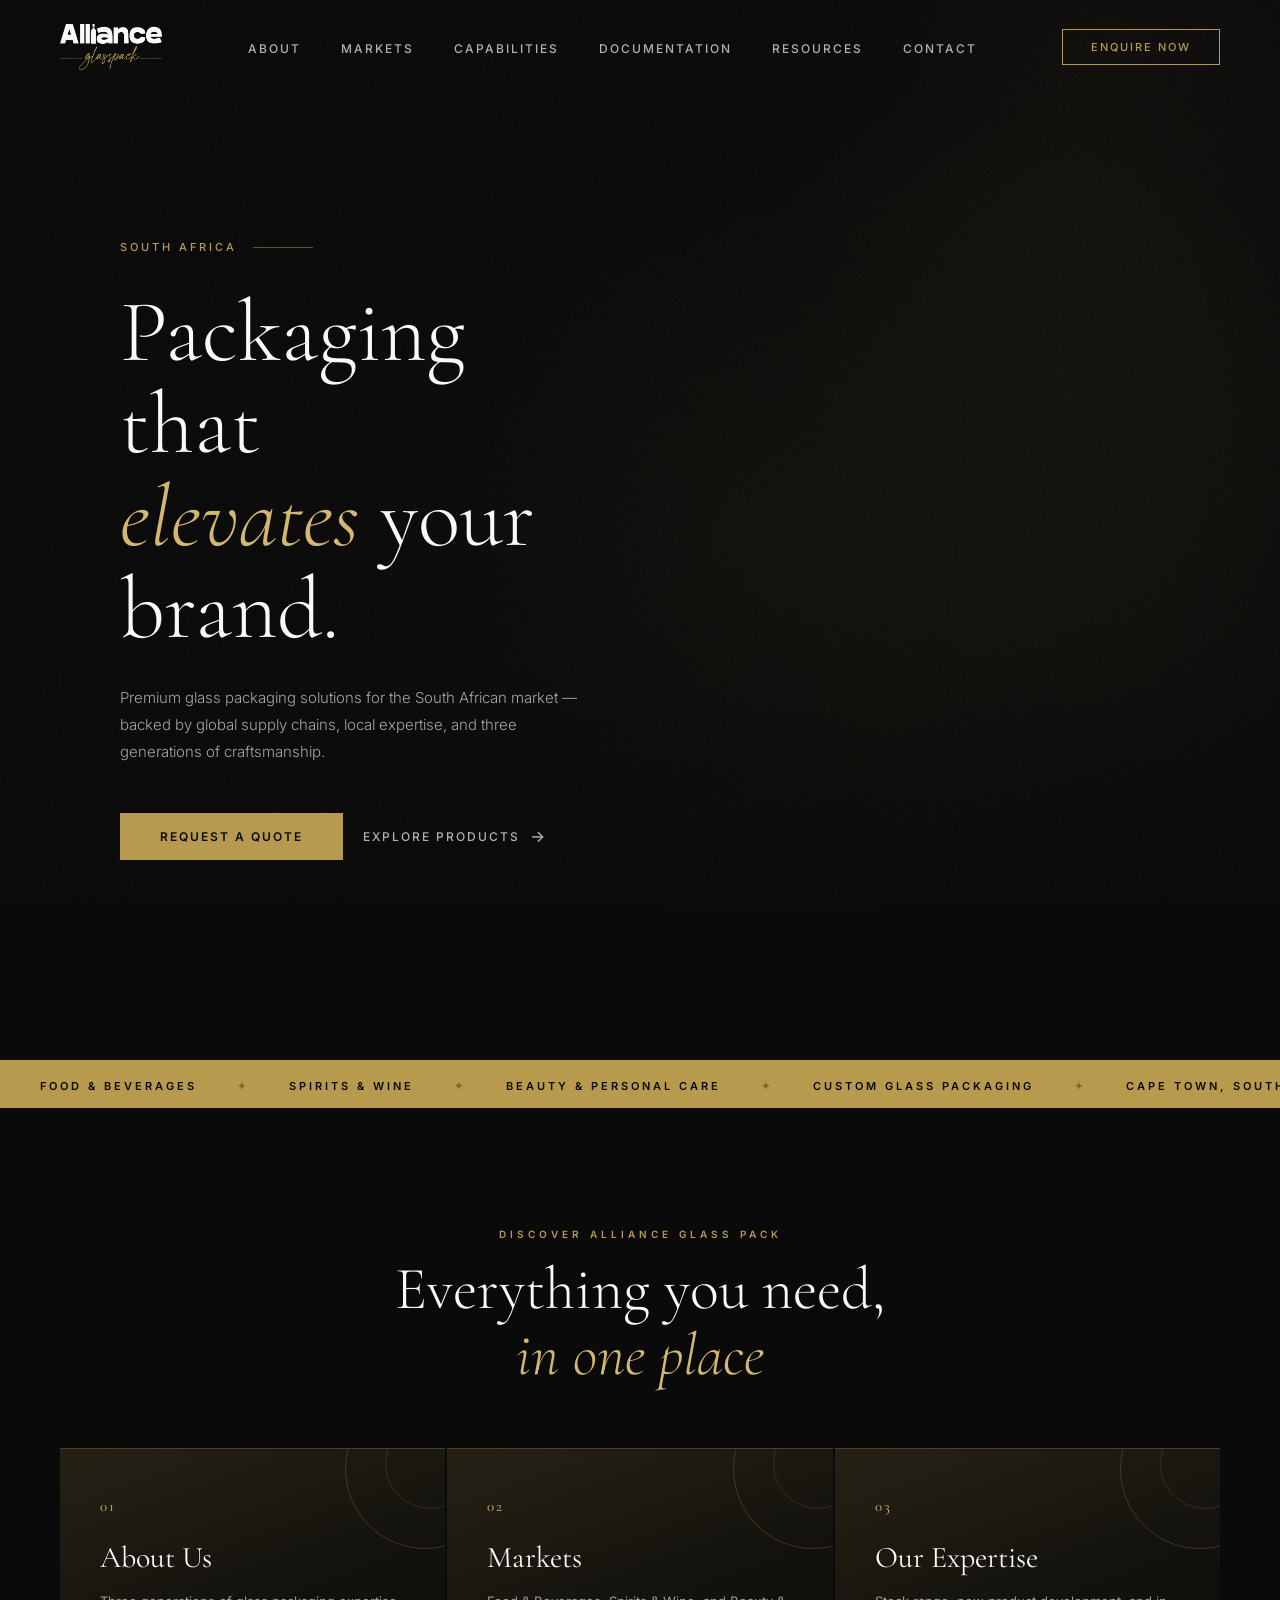
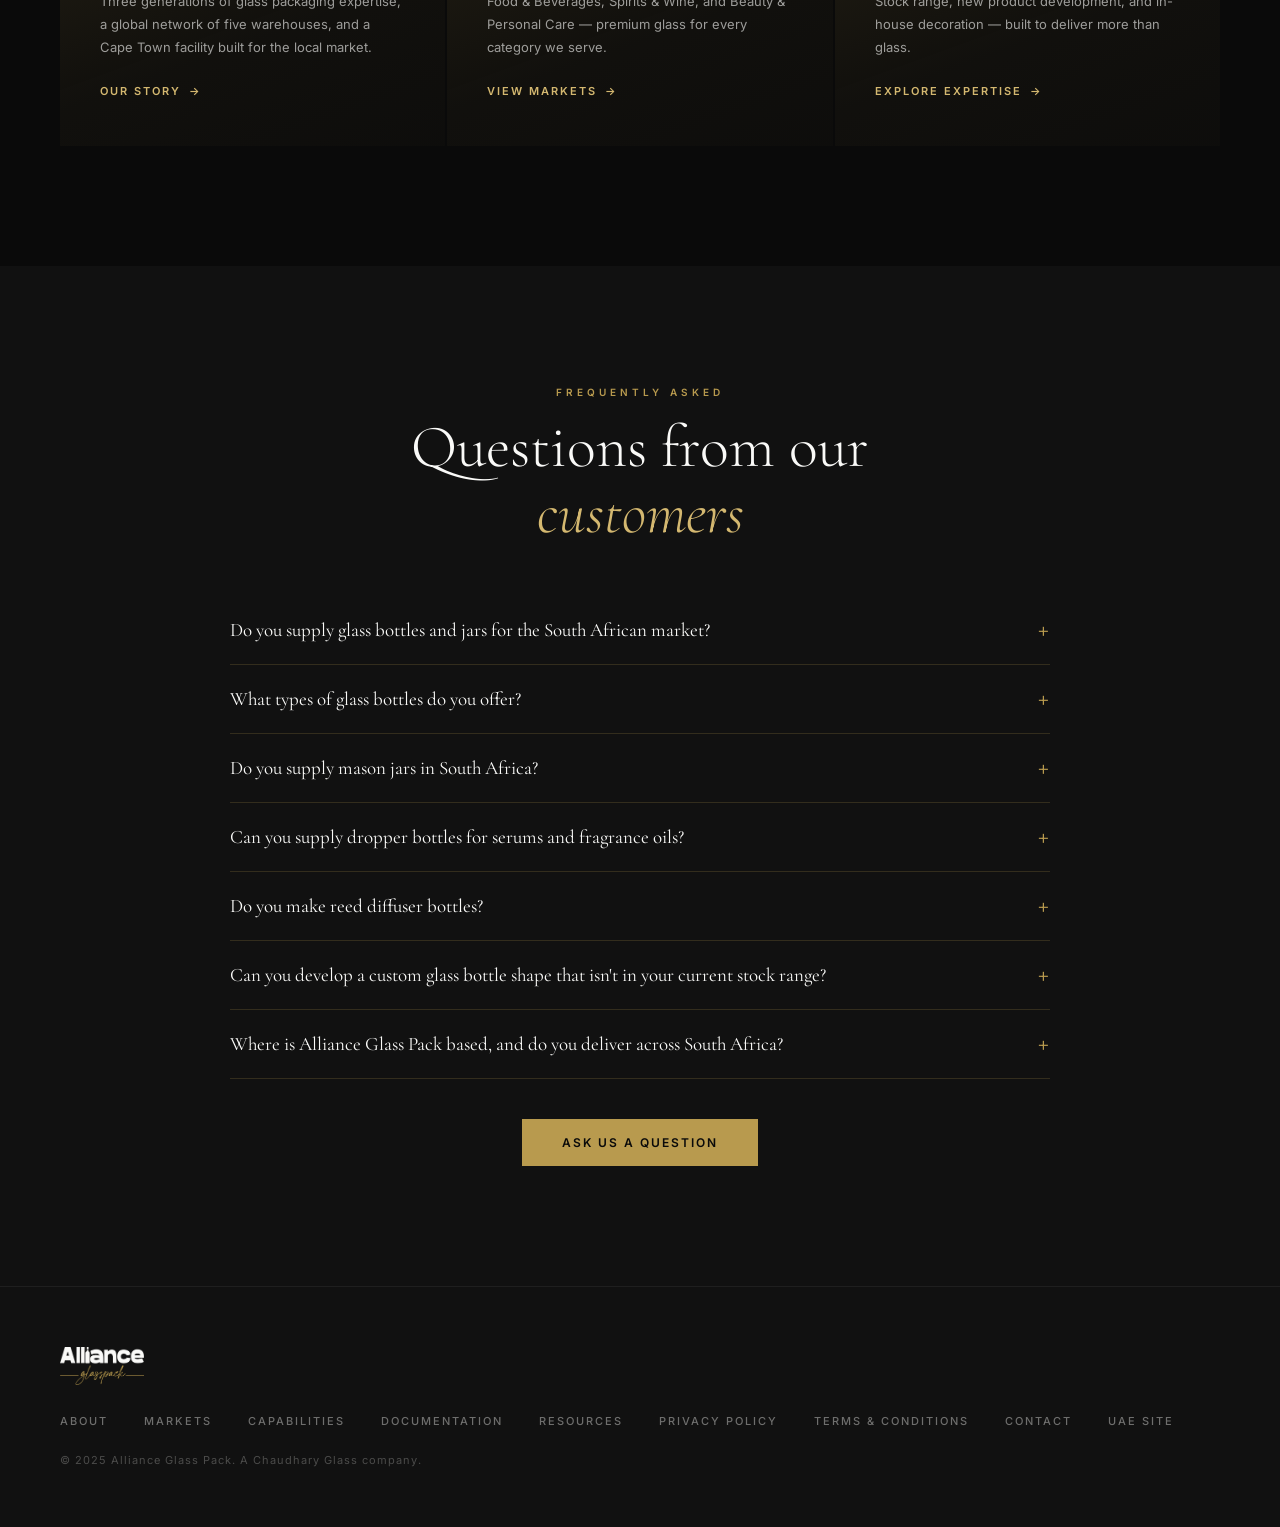
==== commit 73c3c502: "Add files via upload" ====
--- a/index.html
+++ b/index.html
@@ -1,10 +1,10 @@
 <!DOCTYPE html>
-<html lang="en">
+<html lang="en-ZA">
 <head>
 <meta charset="UTF-8">
 <meta name="viewport" content="width=device-width, initial-scale=1.0">
-<title>Alliance Glass Pack | Premium Glass Packaging — South Africa</title>
-<meta name="description" content="Alliance Glass Pack South Africa — Premium glass packaging solutions for Food & Beverages, Spirits & Wine, and Beauty & Personal Care. Based in Cape Town with global reach.">
+<title>Glass Bottles, Jars & Serum Bottle Packaging Supplier | Alliance Glass Pack, Cape Town SA</title>
+<meta name="description" content="Glass bottle, jar & serum bottle supplier in Cape Town, South Africa. Wine bottles, beer bottles, mason jars, dropper bottles, reed diffuser bottles & custom glass packaging - Based in Cape Town with global reach.">
 <meta name="keywords" content="glass packaging South Africa, glass bottle supplier Cape Town, wine bottle manufacturer South Africa, spirits bottle supplier, glass jars South Africa, beauty packaging South Africa, food and beverage glass packaging, glass bottle wholesaler Cape Town, custom glass packaging South Africa, Alliance Glass Pack">
 <meta name="robots" content="index, follow">
 <meta name="author" content="Alliance Glass Pack (Pty) Ltd">
@@ -12,20 +12,20 @@
 <meta name="geo.placename" content="Cape Town, South Africa">
 <meta name="geo.position" content="-33.8480;18.5326">
 <meta name="ICBM" content="-33.8480, 18.5326">
-<link rel="canonical" href="https://www.glasspack.co.za/">
+<link rel="canonical" href="https://www.allianceglasspack.com/">
 
 <!-- Open Graph / Facebook -->
 <meta property="og:type" content="business.business">
-<meta property="og:title" content="Alliance Glass Pack | Premium Glass Packaging — South Africa">
-<meta property="og:description" content="Premium glass packaging solutions for Food & Beverages, Spirits & Wine, and Beauty & Personal Care. Based in Cape Town, South Africa, with global supply reach.">
-<meta property="og:url" content="https://www.glasspack.co.za/">
+<meta property="og:title" content="Glass Bottles, Jars & Serum Bottle Packaging Supplier | Alliance Glass Pack, Cape Town SA">
+<meta property="og:description" content="Glass bottle, jar & serum bottle supplier in Cape Town, South Africa. Wine bottles, beer bottles, mason jars, dropper bottles, reed diffuser bottles & custom glass packaging.">
+<meta property="og:url" content="https://www.allianceglasspack.com/">
 <meta property="og:site_name" content="Alliance Glass Pack">
 <meta property="og:locale" content="en_ZA">
 
 <!-- Twitter Card -->
 <meta name="twitter:card" content="summary_large_image">
-<meta name="twitter:title" content="Alliance Glass Pack | Premium Glass Packaging — South Africa">
-<meta name="twitter:description" content="Premium glass packaging solutions for Food & Beverages, Spirits & Wine, and Beauty & Personal Care. Based in Cape Town, South Africa.">
+<meta name="twitter:title" content="Glass Bottles, Jars & Serum Bottle Packaging Supplier | Alliance Glass Pack">
+<meta name="twitter:description" content="Glass bottle, jar & serum bottle supplier in Cape Town, South Africa. Custom glass packaging with global reach.">
 
 <!-- Structured Data: LocalBusiness -->
 <script type="application/ld+json">
@@ -34,8 +34,8 @@
   "@type": "Organization",
   "name": "Alliance Glass Pack (Pty) Ltd",
   "alternateName": "Alliance Glasspack",
-  "url": "https://www.glasspack.co.za/",
-  "logo": "https://www.glasspack.co.za/logo.png",
+  "url": "https://www.allianceglasspack.com/",
+  "logo": "https://www.allianceglasspack.com/logo.png",
   "description": "Premium glass packaging supplier based in Cape Town, South Africa, serving the Food & Beverages, Spirits & Wine, and Beauty & Personal Care markets with global supply chain reach.",
   "address": {
     "@type": "PostalAddress",
@@ -65,22 +65,28 @@
 <!-- NAV -->
 <nav id="navbar">
   <div class="nav-logo">
-    <img src="./photo10.png" alt="Alliance Glasspack">
+    <a href="index.html"><img src="images/photo10.png" alt="Alliance Glasspack"></a>
   </div>
   <ul class="nav-links">
-    <li><a href="#about">About</a></li>
-    <li><a href="#markets">Markets</a></li>
-    <li><a href="#capabilities">Capabilities</a></li>
-    <li><a href="#contact">Contact</a></li>
+    <li><a href="about.html">About</a></li>
+    <li><a href="markets.html">Markets</a></li>
+    <li><a href="capabilities.html">Capabilities</a></li>
+    <li><a href="documentation.html">Documentation</a></li>
+    <li><a href="blog.html">Resources</a></li>
+    <li><a href="contact.html">Contact</a></li>
   </ul>
-  <a href="#contact" class="nav-cta">Enquire Now</a>
+  <a href="contact.html" class="nav-cta" id="navCta">Enquire Now</a>
+  <button class="nav-toggle" id="navToggle" aria-label="Toggle menu" aria-expanded="false">
+    <span></span><span></span><span></span>
+  </button>
 </nav>
+<div class="nav-overlay" id="navOverlay"></div>
 
 <!-- HERO -->
 <section id="hero">
   <div class="hero-bg"></div>
   <div class="hero-slideshow">
-    <div class="hero-slide"></div>
+    <div class="hero-slide"><img src="images/photo1.jpg" alt="Glass Packaging Supplier in SA" loading="eager"></div>
     <div class="hero-slide"></div>
     <div class="hero-slide"></div>
     <div class="hero-slide"></div>
@@ -101,8 +107,8 @@
       Premium glass packaging solutions for the South African market — backed by global supply chains, local expertise, and three generations of craftsmanship.
     </p>
     <div class="hero-actions">
-      <a href="#contact" class="btn-primary">Request a Quote</a>
-      <a href="#markets" class="btn-ghost">Explore Products</a>
+      <a href="contact.html" class="btn-primary">Request a Quote</a>
+      <a href="markets.html" class="btn-ghost">Explore Products</a>
     </div>
   </div>
 </section>
@@ -130,289 +136,153 @@
   </div>
 </div>
 
-<!-- ABOUT -->
-<section id="about">
-  <div class="about-text reveal-left">
-    <p class="section-label">Our Story</p>
-    <h2 class="section-title">Three generations.<br><em>One standard.</em></h2>
-    <div class="gold-divider"></div>
-    <p>Alliance Glass Pack is a dynamic packaging solutions provider and a subsidiary of Chaudhary Glass — a well-established name in premium packaging with decades of industry experience.</p>
-    <p>Now led by the third generation of the Chaudhary family, we combine inherited expertise with a modern, forward-looking approach. Our South Africa operations, headquartered in Cape Town, are backed by a global network spanning five warehouses across two continents.</p>
-    <p>We don't just supply glass. We partner with brands to create packaging that tells their story — from concept to shelf.</p>
-  </div>
-  <div class="about-stats reveal-right">
-    <div class="stat-card">
-      <div class="stat-num">3<span style="font-size:28px">rd</span></div>
-      <div class="stat-label">Generation Business</div>
-    </div>
-    <div class="stat-card">
-      <div class="stat-num">5</div>
-      <div class="stat-label">Global Warehouses</div>
-    </div>
-    <div class="stat-card">
-      <div class="stat-num">2500<span style="font-size:20px">m²</span></div>
-      <div class="stat-label">Cape Town Facility</div>
-    </div>
-    <div class="stat-card">
-      <div class="stat-num">3</div>
-      <div class="stat-label">Core Market Sectors</div>
-    </div>
+<!-- HOME TEASERS -->
+<section id="home-teasers">
+  <div class="reveal" style="text-align:center;">
+    <p class="section-label">Discover Alliance Glass Pack</p>
+    <h2 class="section-title">Everything you need,<br><em>in one place</em></h2>
+  </div>
+  <div class="teaser-grid">
+    <a href="about.html" class="teaser-card reveal delay-1">
+      <span class="teaser-card-num">01</span>
+      <h3 class="teaser-card-title">About Us</h3>
+      <p class="teaser-card-text">Three generations of glass packaging expertise, a global network of five warehouses, and a Cape Town facility built for the local market.</p>
+      <span class="teaser-card-link">Our Story</span>
+    </a>
+    <a href="markets.html" class="teaser-card reveal delay-2">
+      <span class="teaser-card-num">02</span>
+      <h3 class="teaser-card-title">Markets</h3>
+      <p class="teaser-card-text">Food & Beverages, Spirits & Wine, and Beauty & Personal Care — premium glass for every category we serve.</p>
+      <span class="teaser-card-link">View Markets</span>
+    </a>
+    <a href="capabilities.html" class="teaser-card reveal delay-3">
+      <span class="teaser-card-num">03</span>
+      <h3 class="teaser-card-title">Our Expertise</h3>
+      <p class="teaser-card-text">Stock range, new product development, and in-house decoration — built to deliver more than glass.</p>
+      <span class="teaser-card-link">Explore Expertise</span>
+    </a>
   </div>
 </section>
 
-<!-- MARKETS -->
-<section id="markets">
+<!-- FAQ -->
+<script type="application/ld+json">
+{
+  "@context": "https://schema.org",
+  "@type": "FAQPage",
+  "mainEntity": [
+    {
+      "@type": "Question",
+      "name": "Do you supply glass bottles and jars for the South African market?",
+      "acceptedAnswer": {
+        "@type": "Answer",
+        "text": "Yes. Alliance Glass Pack's South Africa operations are based in Killarney Gardens, Cape Town, supplying glass bottles, jars, and custom packaging locally with stock held on-site for fast turnaround."
+      }
+    },
+    {
+      "@type": "Question",
+      "name": "What types of glass bottles do you offer?",
+      "acceptedAnswer": {
+        "@type": "Answer",
+        "text": "Our range includes wine bottles, beer bottles, champagne bottles, glass water bottles, juice bottle glass, perfume oil bottles, dropper bottles, and reed diffuser bottles - across both stock items and full customisation."
+      }
+    },
+    {
+      "@type": "Question",
+      "name": "Do you supply mason jars in South Africa?",
+      "acceptedAnswer": {
+        "@type": "Answer",
+        "text": "Yes, mason jars and general glass containers are part of our Food & Beverage packaging range, alongside jars for preserving, honey, sauces, and spreads."
+      }
+    },
+    {
+      "@type": "Question",
+      "name": "Can you supply dropper bottles for serums and fragrance oils?",
+      "acceptedAnswer": {
+        "@type": "Answer",
+        "text": "Yes. We supply dropper bottles and glass containers suited to serums, essential oils, and fragrance oil South Africa brands as part of our Beauty & Personal Care range."
+      }
+    },
+    {
+      "@type": "Question",
+      "name": "Do you make reed diffuser bottles?",
+      "acceptedAnswer": {
+        "@type": "Answer",
+        "text": "Yes, reed diffuser bottles are part of our Beauty & Personal Care packaging range, supplied both as stock items and through custom development."
+      }
+    },
+    {
+      "@type": "Question",
+      "name": "Can you develop a custom glass bottle shape that isn't in your current stock range?",
+      "acceptedAnswer": {
+        "@type": "Answer",
+        "text": "Yes. Our New Product Development service covers concept, design, prototyping, and full-scale manufacturing, working directly with mould manufacturers - so custom shapes outside our current stock range can be developed for your brand."
+      }
+    },
+    {
+      "@type": "Question",
+      "name": "Where is Alliance Glass Pack based, and do you deliver across South Africa?",
+      "acceptedAnswer": {
+        "@type": "Answer",
+        "text": "Our South African facility is a 2,500m² warehouse in Killarney Gardens, Cape Town, with a dedicated local team supporting fast delivery across South Africa, backed by a global network of five warehouses across two continents."
+      }
+    }
+  ]
+}
+</script>
+<section id="faq">
   <div class="reveal" style="text-align:center;">
-    <p class="section-label">What We Serve</p>
-    <h2 class="section-title">Markets we <em>specialise</em> in</h2>
-  </div>
-  <div class="markets-grid">
-    <div class="market-card mc-food reveal delay-1">
-      <div class="market-bg"></div>
-      <div class="market-overlay"></div>
-      <div class="market-content">
-        <div class="market-line"></div>
-        <h3 class="market-title">Food &amp; Beverages</h3>
-        <p class="market-desc">Jars, bottles, and containers for oils, sauces, honey, spreads, condiments, juices, and more. Engineered for freshness, designed for the shelf.</p>
-      </div>
-    </div>
-    <div class="market-card mc-spirits reveal delay-2">
-      <div class="market-bg"></div>
-      <div class="market-overlay"></div>
-      <div class="market-content">
-        <div class="market-line"></div>
-        <h3 class="market-title">Spirits &amp; Wine</h3>
-        <p class="market-desc">Premium glass for whisky, gin, vodka, wine, and craft spirits. Shapes and finishes that command attention at point of sale.</p>
-      </div>
-    </div>
-    <div class="market-card mc-beauty reveal delay-3">
-      <div class="market-bg"></div>
-      <div class="market-overlay"></div>
-      <div class="market-content">
-        <div class="market-line"></div>
-        <h3 class="market-title">Beauty &amp; Personal Care</h3>
-        <p class="market-desc">Serums, perfume bottles, diffusers, cosmetic vials, and skincare containers. Packaging that is as luxurious as the product inside.</p>
-      </div>
-    </div>
+    <p class="section-label">Frequently Asked</p>
+    <h2 class="section-title">Questions from our<br><em>customers</em></h2>
+  </div>
+  <div class="faq-list">
+    <details class="faq-item reveal">
+      <summary>Do you supply glass bottles and jars for the South African market?</summary>
+      <p>Yes. Alliance Glass Pack's South Africa operations are based in Killarney Gardens, Cape Town, supplying glass bottles, jars, and custom packaging locally with stock held on-site for fast turnaround.</p>
+    </details>
+    <details class="faq-item reveal">
+      <summary>What types of glass bottles do you offer?</summary>
+      <p>Our range includes wine bottles, beer bottles, champagne bottles, glass water bottles, juice bottle glass, perfume oil bottles, dropper bottles, and reed diffuser bottles - across both stock items and full customisation.</p>
+    </details>
+    <details class="faq-item reveal">
+      <summary>Do you supply mason jars in South Africa?</summary>
+      <p>Yes, mason jars and general glass containers are part of our Food & Beverage packaging range, alongside jars for preserving, honey, sauces, and spreads.</p>
+    </details>
+    <details class="faq-item reveal">
+      <summary>Can you supply dropper bottles for serums and fragrance oils?</summary>
+      <p>Yes. We supply dropper bottles and glass containers suited to serums, essential oils, and fragrance oil South Africa brands as part of our Beauty & Personal Care range.</p>
+    </details>
+    <details class="faq-item reveal">
+      <summary>Do you make reed diffuser bottles?</summary>
+      <p>Yes, reed diffuser bottles are part of our Beauty & Personal Care packaging range, supplied both as stock items and through custom development.</p>
+    </details>
+    <details class="faq-item reveal">
+      <summary>Can you develop a custom glass bottle shape that isn't in your current stock range?</summary>
+      <p>Yes. Our New Product Development service covers concept, design, prototyping, and full-scale manufacturing, working directly with mould manufacturers - so custom shapes outside our current stock range can be developed for your brand.</p>
+    </details>
+    <details class="faq-item reveal">
+      <summary>Where is Alliance Glass Pack based, and do you deliver across South Africa?</summary>
+      <p>Our South African facility is a 2,500m² warehouse in Killarney Gardens, Cape Town, with a dedicated local team supporting fast delivery across South Africa, backed by a global network of five warehouses across two continents.</p>
+    </details>
+  </div>
+  <div class="reveal" style="text-align:center; margin-top:40px;">
+    <a href="contact.html" class="btn-primary">Ask Us a Question</a>
   </div>
 </section>
-
-<!-- CAPABILITIES -->
-<section id="capabilities">
-  <div class="cap-header">
-    <div class="reveal-left">
-      <p class="section-label">What We Offer</p>
-      <h2 class="section-title">Built to deliver <em>more</em> than glass</h2>
-    </div>
-    <div class="reveal-right">
-      <p class="cap-intro" style="margin-top:52px;">From standard stock items to fully custom new product development, Alliance Glass Pack is equipped to support your brand at every stage — with speed, quality, and consistency.</p>
-    </div>
-  </div>
-  <div class="cap-cards">
-    <div class="cap-card reveal delay-1">
-      <div class="cap-card-photo" style="background-image:url('./photo11.jpg')"></div>
-      <span class="cap-number">01</span>
-      <div class="cap-icon-wrap">
-        <svg width="20" height="20" viewBox="0 0 24 24" fill="none" stroke="#B89A4E" stroke-width="1.5">
-          <line x1="2" y1="20.25" x2="22" y2="20.25" stroke-linecap="round"/>
-          <path d="M9.3 20V11.4c0-.9.45-1.7 1.2-2.2V7.4h1v1.8c.75.5 1.2 1.3 1.2 2.2V20" stroke-linecap="round" stroke-linejoin="round"/>
-          <line x1="9.3" y1="11.6" x2="11.7" y2="11.6"/>
-          <rect x="4" y="14.5" width="3.4" height="5.5" rx="0.5"/>
-          <line x1="4" y1="15.6" x2="7.4" y2="15.6"/>
-          <path d="M15.4 20v-6c0-.65.32-1.2.8-1.55v-1.05h.7v1.05c.48.35.8.9.8 1.55V20" stroke-linecap="round" stroke-linejoin="round"/>
-          <line x1="15.4" y1="14.3" x2="17.7" y2="14.3"/>
-          <rect x="18.6" y="16" width="3" height="4" rx="0.4"/>
-          <line x1="18.6" y1="16.9" x2="21.6" y2="16.9"/>
-        </svg>
-      </div>
-      <h3 class="cap-card-title">Stock Range</h3>
-      <p class="cap-card-text">An extensive catalogue of ready-to-ship glass bottles and jars held in our Cape Town warehouse — ensuring fast turnaround with minimal lead times.</p>
-    </div>
-    <div class="cap-card reveal delay-2">
-      <div class="cap-card-photo cap-card-photo-contain" style="background-image:url('./photo12.jpg')"></div>
-      <span class="cap-number">02</span>
-      <div class="cap-icon-wrap">
-        <svg width="20" height="20" viewBox="0 0 24 24" fill="none" stroke="#B89A4E" stroke-width="1.5">
-          <path d="M5.3 21v-7.3c0-.95.48-1.85 1.25-2.4V9.6h1.3v1.7c.77.55 1.25 1.45 1.25 2.4V21" stroke-linecap="round" stroke-linejoin="round" stroke-dasharray="1.8 1.4"/>
-          <rect x="5.95" y="7.2" width="2.2" height="2.4" rx="0.4" stroke-dasharray="1.8 1.4"/>
-          <path d="M11 15h3.2" stroke-linecap="round"/>
-          <path d="M12.8 13.5l1.6 1.5-1.6 1.5" stroke-linecap="round" stroke-linejoin="round"/>
-          <path d="M16.7 21v-7.3c0-.95.48-1.85 1.25-2.4V9.6h1.3v1.7c.77.55 1.25 1.45 1.25 2.4V21" stroke-linecap="round" stroke-linejoin="round"/>
-          <rect x="17.35" y="7.2" width="2.2" height="2.4" rx="0.4"/>
-        </svg>
-      </div>
-      <h3 class="cap-card-title">New Product Development</h3>
-      <p class="cap-card-text">End-to-end NPD support: concept, design, prototyping, and full-scale manufacturing. We work with mould manufacturers directly to bring your vision to life.</p>
-    </div>
-    <div class="cap-card reveal delay-3">
-      <div class="cap-card-photo" style="background-image:url('./photo13.jpg')"></div>
-      <span class="cap-number">03</span>
-      <div class="cap-icon-wrap">
-        <svg width="20" height="20" viewBox="0 0 24 24" fill="none" stroke="#B89A4E" stroke-width="1.5">
-          <path d="M10.3 21v-8.3c0-1.05.53-2.05 1.4-2.65V8.6h1.5v1.45c.87.6 1.4 1.6 1.4 2.65V21" stroke-linecap="round" stroke-linejoin="round"/>
-          <rect x="11.05" y="6" width="2" height="2.6" rx="0.4"/>
-          <rect x="9.5" y="15.5" width="5" height="3.6" rx="0.3"/>
-          <line x1="10.4" y1="17.3" x2="13.6" y2="17.3"/>
-          <line x1="4.5" y1="13" x2="4.5" y2="15" stroke-linecap="round"/>
-          <line x1="3.5" y1="14" x2="5.5" y2="14" stroke-linecap="round"/>
-          <circle cx="4.5" cy="14" r="1.6"/>
-          <line x1="19.5" y1="16" x2="19.5" y2="18" stroke-linecap="round"/>
-          <line x1="18.5" y1="17" x2="20.5" y2="17" stroke-linecap="round"/>
-          <circle cx="19.5" cy="17" r="1.6"/>
-        </svg>
-      </div>
-      <h3 class="cap-card-title">Decoration</h3>
-      <p class="cap-card-text">Our dedicated printing facility enables custom branding, labels, and decorations at scale — from small production runs to high-volume requirements.</p>
-    </div>
-  </div>
-</section>
-
-<!-- GLOBAL NETWORK -->
-<section id="network">
-  <div class="network-intro reveal">
-    <p class="section-label">Global Network</p>
-    <h2 class="section-title">Globally connected,<br><em>locally committed</em></h2>
-    <p>With warehouses across Asia, the Middle East, and Africa, we ensure consistent supply, competitive pricing, and reliable delivery — wherever you are.</p>
-  </div>
-  <div class="network-grid reveal">
-    <div class="network-card is-hq">
-      <div class="network-card-label">HQ — South Africa</div>
-      <div class="network-card-flag">🇿🇦</div>
-      <div class="network-card-city">Cape Town</div>
-      <div class="network-card-country">South Africa</div>
-    </div>
-    <div class="network-card">
-      <div class="network-card-label">&nbsp;</div>
-      <div class="network-card-flag">🇦🇪</div>
-      <div class="network-card-city">Dubai</div>
-      <div class="network-card-country">UAE</div>
-    </div>
-    <div class="network-card">
-      <div class="network-card-label">&nbsp;</div>
-      <div class="network-card-flag">🇮🇳</div>
-      <div class="network-card-city">Delhi</div>
-      <div class="network-card-country">India</div>
-    </div>
-    <div class="network-card">
-      <div class="network-card-label">&nbsp;</div>
-      <div class="network-card-flag">🇮🇳</div>
-      <div class="network-card-city">Gujarat</div>
-      <div class="network-card-country">India</div>
-    </div>
-    <div class="network-card">
-      <div class="network-card-label">&nbsp;</div>
-      <div class="network-card-flag">🇴🇲</div>
-      <div class="network-card-city">Sohar</div>
-      <div class="network-card-country">Oman</div>
-    </div>
-  </div>
-</section>
-
-<!-- CAPE TOWN FACILITY -->
-<section id="capetown" style="padding:0;">
-  <div class="ct-content reveal-left">
-    <p class="section-label">Our Facility</p>
-    <h2 class="section-title">Rooted in<br><em>Cape Town</em></h2>
-    <div class="gold-divider"></div>
-    <p>Alliance Glass Pack's South Africa operations are based in Killarney Gardens, Cape Town — a fully operational hub designed for the local market.</p>
-    <p>Our facility enables efficient stock holding, faster delivery, and direct client engagement with a dedicated, experienced local team ready to serve your needs.</p>
-    <div class="ct-detail" style="margin-top:24px;">Killarney Gardens, Cape Town</div>
-    <div class="ct-detail">Dedicated local operations team</div>
-    <div class="ct-detail">Fast delivery across South Africa</div>
-    <div style="margin-top:40px;">
-      <a href="#contact" class="btn-primary">Get in Touch</a>
-    </div>
-  </div>
-  <div class="ct-image reveal-right">
-    <div class="ct-image-placeholder"></div>
-    <div class="ct-badge">
-      <div class="ct-badge-num">2500</div>
-      <div class="ct-badge-label">sqm Warehouse</div>
-    </div>
-  </div>
-</section>
-
-<!-- CONTACT -->
-<section id="contact">
-  <p class="section-label reveal">Get In Touch</p>
-  <h2 class="section-title reveal">Let's build something<br><em>remarkable</em></h2>
-  <p class="contact-subtitle reveal">Whether you need stock items, custom packaging, or a long-term supply partner — our Cape Town team is ready to help.</p>
-
-  <div class="contact-grid reveal">
-    <div class="contact-card">
-      <div class="contact-card-icon">
-        <svg width="20" height="20" viewBox="0 0 24 24" fill="none" stroke="#B89A4E" stroke-width="1.5">
-          <path d="M12 21s7-7.2 7-12a7 7 0 10-14 0c0 4.8 7 12 7 12z" stroke-linecap="round" stroke-linejoin="round"/>
-          <circle cx="12" cy="9" r="2.4"/>
-        </svg>
-      </div>
-      <div class="contact-card-label">Location</div>
-      <div class="contact-card-value">Killarney Gardens<br>Cape Town, South Africa</div>
-    </div>
-    <div class="contact-card">
-      <div class="contact-card-icon">
-        <svg width="20" height="20" viewBox="0 0 24 24" fill="none" stroke="#B89A4E" stroke-width="1.5">
-          <rect x="3" y="5.5" width="18" height="13" rx="1.5"/>
-          <path d="M4 6.5l7.2 6c.5.4 1.1.4 1.6 0l7.2-6" stroke-linecap="round" stroke-linejoin="round"/>
-          <path d="M3.4 18.3l5.8-5.5M20.6 18.3l-5.8-5.5" stroke-linecap="round"/>
-        </svg>
-      </div>
-      <div class="contact-card-label">Email</div>
-      <div class="contact-card-value"><a href="mailto:nitin@glasspack.co">nitin@glasspack.co</a></div>
-    </div>
-    <div class="contact-card">
-      <div class="contact-card-icon">
-        <svg width="20" height="20" viewBox="0 0 24 24" fill="none" stroke="#B89A4E" stroke-width="1.5">
-          <path d="M6.6 10.8c1.4 2.8 3.8 5.2 6.6 6.6l2.2-2.2c.3-.3.7-.4 1-.2 1.2.5 2.5.8 3.8.9.5 0 .9.4.9.9v3.2c0 .5-.4.9-.9.9C11.4 21 3 12.6 3 2.9 3 2.4 3.4 2 3.9 2h3.2c.5 0 .9.4.9.9.1 1.3.4 2.6.9 3.8.2.3.1.7-.2 1l-2.2 2.2z" stroke-linecap="round" stroke-linejoin="round"/>
-        </svg>
-      </div>
-      <div class="contact-card-label">Phone</div>
-      <div class="contact-card-value"><a href="tel:+27828621378">+27 (82) 862-1378</a></div>
-    </div>
-    <div class="contact-card">
-      <div class="contact-card-icon">
-        <svg width="20" height="20" viewBox="0 0 24 24" fill="none" stroke="#B89A4E" stroke-width="1.5">
-          <circle cx="12" cy="12" r="9"/>
-          <ellipse cx="12" cy="12" rx="4" ry="9"/>
-          <line x1="3" y1="12" x2="21" y2="12"/>
-        </svg>
-      </div>
-      <div class="contact-card-label">Parent company</div>
-      <div class="contact-card-value"><a href="https://www.glass-pack.com" target="_blank">glass-pack.com</a><br><span style="font-size:11px;color:rgba(255,255,255,0.3);">Chaudhary Glass Pack UAE</span></div>
-    </div>
-  </div>
-
-  <div class="contact-form reveal">
-    <div class="form-row">
-      <input type="text" class="form-field" placeholder="Your Name">
-      <input type="text" class="form-field" placeholder="Company Name">
-    </div>
-    <div class="form-row">
-      <input type="email" class="form-field" placeholder="Email Address">
-      <input type="tel" class="form-field" placeholder="Phone Number">
-    </div>
-    <select class="form-field" style="appearance:none;cursor:pointer;">
-      <option value="" disabled selected>Product Interest</option>
-      <option>Food &amp; Beverage Packaging</option>
-      <option>Spirits &amp; Wine Bottles</option>
-      <option>Beauty &amp; Personal Care</option>
-      <option>Custom / NPD</option>
-      <option>Other</option>
-    </select>
-    <textarea class="form-field" placeholder="Tell us about your packaging needs..."></textarea>
-    <a href="mailto:nitin@glasspack.co?subject=Enquiry from Alliance GlassPack Website" class="form-submit" style="display:inline-block;text-decoration:none;text-align:center;">Send Enquiry</a>
-</div>
-
 
 <!-- FOOTER -->
 <footer>
   <div class="footer-logo">
-    <img src="./photo14.png" alt="Alliance Glasspack">
+    <img src="images/photo14.png" alt="Alliance Glasspack">
   </div>
   <ul class="footer-links">
-    <li><a href="#about">About</a></li>
-    <li><a href="#markets">Markets</a></li>
-    <li><a href="#capabilities">Capabilities</a></li>
+    <li><a href="about.html">About</a></li>
+    <li><a href="markets.html">Markets</a></li>
+    <li><a href="capabilities.html">Capabilities</a></li>
+    <li><a href="documentation.html">Documentation</a></li>
+    <li><a href="blog.html">Resources</a></li>
+    <li><a href="privacy-policy.html">Privacy Policy</a></li>
+    <li><a href="terms-and-conditions.html">Terms &amp; Conditions</a></li>
+    <li><a href="contact.html">Contact</a></li>
     <li><a href="https://www.glass-pack.com" target="_blank">UAE Site</a></li>
   </ul>
   <div class="footer-copy">© 2025 Alliance Glass Pack. A Chaudhary Glass company.</div>
--- a/style.css
+++ b/style.css
@@ -12,7 +12,7 @@
     --white: #FAFAF8;
   }
 
-  html { scroll-behavior: smooth; }
+  html { scroll-behavior: smooth; overflow-x: hidden; width: 100%; }
 
   body {
     font-family: 'Inter', sans-serif;
@@ -30,6 +30,7 @@
   }
   nav.scrolled {
     background: rgba(10,10,10,0.92);
+    -webkit-backdrop-filter: blur(16px);
     backdrop-filter: blur(16px);
     padding: 16px 60px;
     border-bottom: 1px solid rgba(184,154,78,0.15);
@@ -83,16 +84,16 @@
     background: var(--black);
   }
   .hero-bg {
-    position: absolute; inset: 0;
+    position: absolute; top: 0; right: 0; bottom: 0; left: 0;
     background: radial-gradient(ellipse 80% 60% at 60% 50%, rgba(184,154,78,0.08) 0%, transparent 70%),
                 radial-gradient(ellipse 40% 80% at 85% 20%, rgba(184,154,78,0.05) 0%, transparent 60%);
   }
   .hero-slideshow {
-    position: absolute; inset: 0;
+    position: absolute; top: 0; right: 0; bottom: 0; left: 0;
     overflow: hidden;
   }
   .hero-slide {
-    position: absolute; inset: 0;
+    position: absolute; top: 0; right: 0; bottom: 0; left: 0;
     background-size: cover;
     background-position: center 60%;
     opacity: 0;
@@ -100,25 +101,31 @@
     animation: heroFade 40s infinite;
   }
   
+  .hero-slide img {
+    position: absolute; top: 0; right: 0; bottom: 0; left: 0;
+    width: 100%; height: 100%;
+    object-fit: cover; object-position: center 60%;
+    display: block;
+  }
+
   .hero-slide:nth-child(1) {
-    background-image: url('./photo1.jpg');
     animation-delay: 0s;
   }
   
   .hero-slide:nth-child(2) {
-    background-image: url('./photo2.jpg');
+    background-image: url('images/photo2.jpg');
     animation-delay: 8s;
   }
   .hero-slide:nth-child(3) {
-    background-image: url('./photo3.jpg');
+    background-image: url('images/photo3.jpg');
     animation-delay: 16s;
   }
   .hero-slide:nth-child(4) {
-    background-image: url('./photo4.jpg');
+    background-image: url('images/photo4.jpg');
     animation-delay: 24s;
   }
   .hero-slide:nth-child(5) {
-    background-image: url('./photo5.jpg');
+    background-image: url('images/photo5.jpg');
     animation-delay: 32s;
   }
   @keyframes heroFade {
@@ -129,7 +136,7 @@
     100% { opacity: 0; }
   }
   .hero-photo-overlay {
-    position: absolute; inset: 0;
+    position: absolute; top: 0; right: 0; bottom: 0; left: 0;
     background: linear-gradient(90deg, var(--black) 0%, rgba(10,10,10,0.75) 35%, rgba(10,10,10,0.2) 70%, transparent 100%),
                 linear-gradient(to top, var(--black) 0%, transparent 35%);
     }
@@ -345,12 +352,15 @@
     background: var(--dark2);
   }
   .market-bg {
-    position: absolute; inset: 0;
+    position: absolute; top: 0; right: 0; bottom: 0; left: 0;
+    width: 100%; height: 100%;
+    object-fit: cover;
+    display: block;
     transition: transform 0.6s ease;
   }
   .market-card:hover .market-bg { transform: scale(1.05); }
   .market-overlay {
-    position: absolute; inset: 0;
+    position: absolute; top: 0; right: 0; bottom: 0; left: 0;
     background: linear-gradient(to top, rgba(0,0,0,0.82) 30%, rgba(0,0,0,0.05) 100%);
   }
   .market-content {
@@ -360,7 +370,8 @@
   .market-title {
     font-family: 'Cormorant Garamond', serif;
     font-weight: 400;
-    font-size: 28px;
+    font-size: 21px;
+    line-height: 1.25;
     color: var(--white);
     margin-bottom: 12px;
   }
@@ -382,25 +393,23 @@
 
   /* Market card visuals — custom illustrated glass packaging per segment */
   .mc-food .market-bg, .mc-spirits .market-bg, .mc-beauty .market-bg {
-    background-size: cover;
-    background-position: center;
+    object-fit: cover;
+    object-position: center;
     filter: brightness(0.95) saturate(1.05);
   }
   .mc-food .market-bg {
-    background-position: center 65%;
+    object-position: center 65%;
     filter: grayscale(0.15) brightness(0.5) contrast(1.15) saturate(0.9);
   }
   .mc-spirits .market-bg {
-    background-position: center 60%;
+    object-position: center 60%;
     filter: grayscale(0.1) brightness(0.5) contrast(1.15) saturate(0.95);
   }
   .mc-beauty .market-bg {
-    background-position: center 55%;
+    object-position: center 55%;
     filter: grayscale(0.2) brightness(0.45) contrast(1.15) saturate(0.9);
   }
-  .mc-food .market-bg { background-image: url('./photo6.jpg'); }
-  .mc-spirits .market-bg { background-image: url('./photo7.jpg'); }
-  .mc-beauty .market-bg { background-image: url('./photo8.jpg'); }
+
 
   /* Decorative bottle shapes in cards */
   .card-bottle {
@@ -441,9 +450,10 @@
   }
   .cap-card:hover { background: #2d2d2d; }
   .cap-card-photo {
-    position: absolute; inset: 0;
-    background-size: cover;
-    background-position: center;
+    position: absolute; top: 0; right: 0; bottom: 0; left: 0;
+    width: 100%; height: 100%;
+    object-fit: cover;
+    display: block;
     opacity: 0.16;
     filter: grayscale(0.3);
     transition: opacity 0.4s, transform 0.6s ease;
@@ -451,9 +461,7 @@
   }
   .cap-card:hover .cap-card-photo { opacity: 0.28; transform: scale(1.04); }
   .cap-card-photo-contain {
-    background-size: contain !important;
-    background-position: center !important;
-    background-repeat: no-repeat;
+    object-fit: contain;
   }
   .cap-card > *:not(.cap-card-photo) { position: relative; z-index: 1; }
   .cap-number {
@@ -536,12 +544,15 @@
     background: #1a1a1a;
   }
   .ct-image-placeholder {
+    position: absolute; top: 0; right: 0; bottom: 0; left: 0;
     width: 100%; height: 100%;
-    background-size: cover;
-    background-position: center;
+    object-fit: cover;
+    display: block;
     filter: brightness(0.75) saturate(0.95) contrast(1.05);
-    background-image: linear-gradient(180deg, rgba(10,10,10,0.1) 0%, rgba(10,10,10,0.55) 100%),
-                       url('./photo9.jpg');
+  }
+  .ct-image-overlay {
+    position: absolute; top: 0; right: 0; bottom: 0; left: 0;
+    background: linear-gradient(180deg, rgba(10,10,10,0.1) 0%, rgba(10,10,10,0.55) 100%);
   }
   .ct-badge {
     position: absolute;
@@ -589,6 +600,7 @@
     transition: background 0.3s;
   }
   .contact-card:hover { background: var(--mid); }
+  a.contact-card { text-decoration: none; color: inherit; cursor: pointer; }
   .contact-card-icon {
     width: 44px; height: 44px;
     border: 1px solid rgba(184,154,78,0.3);
@@ -769,7 +781,6 @@
   @media (max-width: 900px) {
     nav { padding: 20px 24px; }
     nav.scrolled { padding: 14px 24px; }
-    .nav-links { display: none; }
     section { padding: 80px 24px; }
     #about { grid-template-columns: 1fr; gap: 60px; }
     .about-stats { grid-template-columns: 1fr 1fr; }
@@ -802,9 +813,623 @@
   /* Grain texture overlay */
   body::after {
     content: '';
-    position: fixed; inset: 0;
+    position: fixed; top: 0; right: 0; bottom: 0; left: 0;
     pointer-events: none;
     z-index: 9999;
     opacity: 0.025;
     background-image: url("data:image/svg+xml,%3Csvg viewBox='0 0 256 256' xmlns='http://www.w3.org/2000/svg'%3E%3Cfilter id='noise'%3E%3CfeTurbulence type='fractalNoise' baseFrequency='0.9' numOctaves='4' stitchTiles='stitch'/%3E%3C/filter%3E%3Crect width='100%25' height='100%25' filter='url(%23noise)'/%3E%3C/svg%3E");
   }
+
+  /* ══════════════════════════════════════
+     MULTI-PAGE ADDITIONS
+     ══════════════════════════════════════ */
+
+  /* Active nav state */
+  .nav-links a.active { color: var(--gold); }
+  .nav-links a.active::after { content: ''; display: block; width: 100%; height: 1px; background: var(--gold); margin-top: 4px; }
+
+  /* ── PAGE BANNER (sub-page hero) ── */
+  .page-banner {
+    position: relative;
+    min-height: 46vh;
+    display: flex;
+    align-items: flex-end;
+    overflow: hidden;
+    background: var(--black);
+    padding: 0;
+  }
+  .page-banner-bg {
+    position: absolute; top: 0; right: 0; bottom: 0; left: 0;
+    background-size: cover;
+    background-position: center 55%;
+    filter: grayscale(0.35) brightness(0.55) contrast(1.1);
+  }
+  .page-banner-overlay {
+    position: absolute; top: 0; right: 0; bottom: 0; left: 0;
+    background: linear-gradient(180deg, rgba(10,10,10,0.5) 0%, var(--black) 100%),
+                radial-gradient(ellipse 60% 60% at 20% 20%, rgba(184,154,78,0.10) 0%, transparent 70%);
+  }
+  .page-banner-content {
+    position: relative; z-index: 2;
+    padding: 160px 60px 64px;
+    max-width: 780px;
+  }
+  .page-banner-title {
+    font-family: 'Cormorant Garamond', serif;
+    font-weight: 300;
+    font-size: clamp(40px, 6vw, 68px);
+    line-height: 1.08;
+    color: var(--white);
+    margin-top: 16px;
+  }
+  .page-banner-title em { font-style: italic; color: var(--gold-light); }
+  .page-banner-sub {
+    font-size: 15px;
+    font-weight: 300;
+    line-height: 1.8;
+    color: rgba(250,250,248,0.6);
+    max-width: 540px;
+    margin-top: 20px;
+  }
+  .breadcrumb {
+    display: flex; align-items: center; gap: 10px;
+    font-size: 11px; font-weight: 500; letter-spacing: 2px;
+    text-transform: uppercase; color: rgba(250,250,248,0.4);
+  }
+  .breadcrumb a { color: rgba(250,250,248,0.4); text-decoration: none; transition: color 0.3s; }
+  .breadcrumb a:hover { color: var(--gold); }
+  .breadcrumb .sep { color: rgba(184,154,78,0.4); }
+  .breadcrumb .current { color: var(--gold); }
+
+  @media (max-width: 900px) {
+    .page-banner { min-height: 38vh; }
+    .page-banner-content { padding: 130px 24px 48px; }
+  }
+
+  /* ── HOME PAGE TEASER GRID ── */
+  #home-teasers { background: var(--black); }
+  .teaser-grid {
+    display: grid;
+    grid-template-columns: repeat(3, 1fr);
+    gap: 2px;
+    margin-top: 60px;
+  }
+  .teaser-card {
+    background: linear-gradient(160deg, rgba(184,154,78,0.16) 0%, rgba(184,154,78,0.04) 60%, rgba(184,154,78,0.02) 100%);
+    padding: 48px 40px;
+    text-decoration: none;
+    display: block;
+    position: relative;
+    overflow: hidden;
+    transition: background 0.4s, transform 0.4s;
+    border-top: 1px solid rgba(184,154,78,0.35);
+  }
+  .teaser-card::before {
+    content: '';
+    position: absolute;
+    top: -60px; right: -60px;
+    width: 160px; height: 160px;
+    border: 1px solid rgba(184,154,78,0.25);
+    border-radius: 50%;
+    transition: transform 0.5s ease;
+  }
+  .teaser-card::after {
+    content: '';
+    position: absolute;
+    top: -30px; right: -30px;
+    width: 90px; height: 90px;
+    border: 1px solid rgba(184,154,78,0.18);
+    border-radius: 50%;
+    transition: transform 0.5s ease;
+  }
+  .teaser-card:hover {
+    background: linear-gradient(160deg, rgba(184,154,78,0.24) 0%, rgba(184,154,78,0.07) 60%, rgba(184,154,78,0.03) 100%);
+    transform: translateY(-4px);
+  }
+  .teaser-card:hover::before { transform: scale(1.15) translate(-6px, 6px); }
+  .teaser-card:hover::after { transform: scale(1.15) translate(-6px, 6px); }
+  .teaser-card-num {
+    font-family: 'Cormorant Garamond', serif;
+    font-size: 15px;
+    color: var(--gold-light);
+    letter-spacing: 2px;
+    margin-bottom: 24px;
+    display: block;
+    position: relative;
+  }
+  .teaser-card-title {
+    font-family: 'Cormorant Garamond', serif;
+    font-size: 30px;
+    font-weight: 400;
+    color: var(--white);
+    margin-bottom: 14px;
+    position: relative;
+  }
+  .teaser-card-text {
+    font-size: 13px;
+    line-height: 1.8;
+    color: rgba(250,250,248,0.6);
+    margin-bottom: 24px;
+    position: relative;
+  }
+  .teaser-card-link {
+    font-size: 11px; font-weight: 600; letter-spacing: 2px;
+    text-transform: uppercase; color: var(--gold-light);
+    display: flex; align-items: center; gap: 8px;
+    position: relative;
+  }
+  .teaser-card-link::after { content: '→'; transition: transform 0.3s; }
+  .teaser-card:hover .teaser-card-link::after { transform: translateX(4px); }
+  @media (max-width: 900px) {
+    .teaser-grid { grid-template-columns: 1fr; }
+  }
+
+  /* ── DOCUMENTATION PAGE ── */
+  #documents { background: var(--dark); }
+  .doc-grid {
+    display: grid;
+    grid-template-columns: repeat(2, 1fr);
+    gap: 2px;
+    max-width: 1000px;
+    margin: 60px auto 0;
+  }
+  .doc-card {
+    background: var(--mid);
+    padding: 56px 44px;
+    transition: background 0.3s;
+  }
+  .doc-card:hover { background: #2d2d2d; }
+  .doc-card-icon {
+    width: 52px; height: 52px;
+    border: 1px solid rgba(184,154,78,0.3);
+    display: flex; align-items: center; justify-content: center;
+    margin-bottom: 28px;
+  }
+  .doc-card-title {
+    font-family: 'Cormorant Garamond', serif;
+    font-size: 26px;
+    font-weight: 400;
+    color: var(--white);
+    margin-bottom: 14px;
+  }
+  .doc-card-text {
+    font-size: 13px;
+    line-height: 1.8;
+    color: rgba(250,250,248,0.55);
+    margin-bottom: 12px;
+  }
+  .doc-card-meta {
+    font-size: 11px;
+    letter-spacing: 1px;
+    color: rgba(250,250,248,0.35);
+    margin-bottom: 28px;
+  }
+  .doc-download-btn {
+    background: var(--gold);
+    color: var(--black);
+    padding: 14px 32px;
+    font-size: 11px;
+    font-weight: 600;
+    letter-spacing: 2px;
+    text-transform: uppercase;
+    text-decoration: none;
+    display: inline-flex;
+    align-items: center;
+    gap: 10px;
+    transition: all 0.3s;
+  }
+  .doc-download-btn:hover { background: var(--gold-light); transform: translateY(-2px); }
+  .doc-download-btn.is-disabled {
+    background: transparent;
+    border: 1px solid rgba(255,255,255,0.15);
+    color: rgba(250,250,248,0.35);
+    cursor: not-allowed;
+    pointer-events: none;
+  }
+  .doc-note {
+    max-width: 1000px;
+    margin: 40px auto 0;
+    padding: 24px 32px;
+    border-left: 2px solid var(--gold);
+    background: rgba(184,154,78,0.05);
+    font-size: 13px;
+    line-height: 1.8;
+    color: rgba(250,250,248,0.55);
+  }
+  @media (max-width: 900px) {
+    .doc-grid { grid-template-columns: 1fr; }
+  }
+
+  /* ══════════════════════════════════════
+     FAQ SECTION
+     ══════════════════════════════════════ */
+  #faq { background: var(--dark); }
+  .faq-list {
+    max-width: 820px;
+    margin: 50px auto 0;
+  }
+  .faq-item {
+    border-bottom: 1px solid rgba(184,154,78,0.2);
+    padding: 22px 0;
+  }
+  .faq-item summary {
+    font-family: 'Cormorant Garamond', serif;
+    font-size: 19px;
+    font-weight: 400;
+    color: var(--white);
+    cursor: pointer;
+    list-style: none;
+    display: flex;
+    align-items: center;
+    justify-content: space-between;
+    gap: 20px;
+  }
+  .faq-item summary::-webkit-details-marker { display: none; }
+  .faq-item summary::after {
+    content: '+';
+    font-family: 'Inter', sans-serif;
+    font-size: 20px;
+    font-weight: 300;
+    color: var(--gold);
+    flex-shrink: 0;
+    transition: transform 0.3s;
+  }
+  .faq-item[open] summary::after { transform: rotate(45deg); }
+  .faq-item p {
+    font-size: 13.5px;
+    line-height: 1.8;
+    color: rgba(250,250,248,0.6);
+    margin-top: 14px;
+    max-width: 700px;
+  }
+
+  /* ══════════════════════════════════════
+     LEGAL ARTICLE PAGES (Privacy Policy / T&C)
+     ══════════════════════════════════════ */
+  .legal-article {
+    max-width: 760px;
+    margin: 0 auto;
+    padding: 0 24px;
+  }
+  .legal-h2 {
+    font-family: 'Cormorant Garamond', serif;
+    font-weight: 500;
+    font-size: 22px;
+    color: var(--gold-light);
+    margin-top: 44px;
+    margin-bottom: 14px;
+    padding-bottom: 10px;
+    border-bottom: 1px solid rgba(184,154,78,0.25);
+  }
+  .legal-h2:first-child { margin-top: 0; }
+  .legal-p {
+    font-size: 14px;
+    line-height: 1.85;
+    color: rgba(250,250,248,0.68);
+    margin-bottom: 14px;
+  }
+  .legal-sub1 { padding-left: 22px; }
+  .legal-sub2 { padding-left: 44px; }
+  .legal-toolbar {
+    display: flex; align-items: center; justify-content: space-between; flex-wrap: wrap; gap: 16px;
+    max-width: 760px; margin: 0 auto 40px;
+    padding: 20px 24px;
+    border: 1px solid rgba(184,154,78,0.25);
+    background: rgba(184,154,78,0.05);
+  }
+  .legal-toolbar-text {
+    font-size: 12.5px;
+    color: rgba(250,250,248,0.55);
+    line-height: 1.6;
+  }
+  .legal-toolbar-text strong { color: var(--gold-light); }
+
+  /* ══════════════════════════════════════
+     MARKETS PAGE — PRODUCT RANGE & WHY US
+     ══════════════════════════════════════ */
+  #product-range { background: var(--black); }
+  .range-grid {
+    display: grid;
+    grid-template-columns: repeat(3, 1fr);
+    gap: 2px;
+    margin-top: 56px;
+  }
+  .range-block {
+    background: var(--dark);
+    padding: 40px 32px;
+    border-top: 1px solid rgba(184,154,78,0.3);
+  }
+  .range-block-num {
+    font-family: 'Cormorant Garamond', serif;
+    font-size: 15px;
+    color: var(--gold);
+    letter-spacing: 2px;
+    margin-bottom: 18px;
+  }
+  .range-block-title {
+    font-family: 'Cormorant Garamond', serif;
+    font-size: 24px;
+    font-weight: 400;
+    color: var(--white);
+    margin-bottom: 20px;
+  }
+  .range-list {
+    list-style: none;
+  }
+  .range-list li {
+    font-size: 12.5px;
+    line-height: 1.7;
+    color: rgba(250,250,248,0.6);
+    padding: 12px 0;
+    border-top: 1px solid rgba(184,154,78,0.12);
+  }
+  .range-list li:first-child { border-top: none; padding-top: 0; }
+  .range-list li strong {
+    color: var(--gold-light);
+    font-weight: 600;
+    display: block;
+    margin-bottom: 3px;
+    font-size: 13px;
+  }
+
+  .why-grid {
+    display: grid;
+    grid-template-columns: repeat(4, 1fr);
+    gap: 2px;
+    margin-top: 56px;
+  }
+  .why-item {
+    background: var(--mid);
+    padding: 36px 28px;
+  }
+  .why-num {
+    font-family: 'Cormorant Garamond', serif;
+    font-size: 15px;
+    color: var(--gold);
+    letter-spacing: 2px;
+    margin-bottom: 18px;
+  }
+  .why-item h4 {
+    font-family: 'Cormorant Garamond', serif;
+    font-size: 18px;
+    font-weight: 500;
+    color: var(--white);
+    margin-bottom: 12px;
+    line-height: 1.3;
+  }
+  .why-item p {
+    font-size: 12px;
+    line-height: 1.7;
+    color: rgba(250,250,248,0.55);
+  }
+
+  @media (max-width: 900px) {
+    .range-grid { grid-template-columns: 1fr; }
+    .why-grid { grid-template-columns: repeat(2, 1fr); }
+  }
+  @media (max-width: 560px) {
+    .why-grid { grid-template-columns: 1fr; }
+  }
+
+  /* ══════════════════════════════════════
+     CAPABILITIES PAGE — PROCESS & QUALITY
+     ══════════════════════════════════════ */
+  #process { background: var(--black); }
+  .process-grid {
+    display: grid;
+    grid-template-columns: repeat(4, 1fr);
+    gap: 2px;
+    margin-top: 56px;
+  }
+  .process-step {
+    background: var(--dark);
+    padding: 36px 28px;
+    position: relative;
+  }
+  .process-step-num {
+    font-family: 'Cormorant Garamond', serif;
+    font-size: 40px;
+    font-weight: 300;
+    color: rgba(184,154,78,0.3);
+    margin-bottom: 16px;
+  }
+  .process-step h4 {
+    font-family: 'Cormorant Garamond', serif;
+    font-size: 18px;
+    font-weight: 500;
+    color: var(--white);
+    margin-bottom: 12px;
+    line-height: 1.3;
+  }
+  .process-step p {
+    font-size: 12px;
+    line-height: 1.7;
+    color: rgba(250,250,248,0.55);
+  }
+
+  #quality {
+    display: grid;
+    grid-template-columns: 1fr 1fr;
+    gap: 100px;
+    align-items: center;
+  }
+  .quality-content p {
+    font-size: 15px;
+    line-height: 1.9;
+    color: rgba(250,250,248,0.65);
+    margin-bottom: 18px;
+  }
+  .quality-stats {
+    display: grid;
+    grid-template-columns: 1fr 1fr;
+    gap: 2px;
+  }
+
+  @media (max-width: 900px) {
+    .process-grid { grid-template-columns: repeat(2, 1fr); }
+    #quality { grid-template-columns: 1fr; gap: 48px; }
+  }
+  @media (max-width: 560px) {
+    .process-grid { grid-template-columns: 1fr; }
+  }
+
+  /* ══════════════════════════════════════
+     BLOG / RESOURCES
+     ══════════════════════════════════════ */
+  #blog-grid { background: var(--black); }
+  .blog-grid {
+    display: grid;
+    grid-template-columns: repeat(3, 1fr);
+    gap: 2px;
+    margin-top: 56px;
+  }
+  .blog-card {
+    background: var(--dark);
+    padding: 40px 32px;
+    text-decoration: none;
+    display: block;
+    border-top: 1px solid rgba(184,154,78,0.3);
+    transition: background 0.3s;
+  }
+  .blog-card:hover { background: var(--mid); }
+  .blog-card-tag {
+    font-size: 10px; font-weight: 600; letter-spacing: 2px;
+    text-transform: uppercase; color: var(--gold);
+    margin-bottom: 18px; display: block;
+  }
+  .blog-card-title {
+    font-family: 'Cormorant Garamond', serif;
+    font-size: 22px; font-weight: 400;
+    color: var(--white);
+    margin-bottom: 14px;
+    line-height: 1.3;
+  }
+  .blog-card-excerpt {
+    font-size: 13px; line-height: 1.7;
+    color: rgba(250,250,248,0.55);
+    margin-bottom: 20px;
+  }
+  .blog-card-link {
+    font-size: 11px; font-weight: 600; letter-spacing: 2px;
+    text-transform: uppercase; color: var(--gold-light);
+    display: flex; align-items: center; gap: 8px;
+  }
+  .blog-card-link::after { content: '→'; transition: transform 0.3s; }
+  .blog-card:hover .blog-card-link::after { transform: translateX(4px); }
+
+  .blog-article {
+    max-width: 720px;
+    margin: 0 auto;
+    padding: 0 24px;
+  }
+  .blog-article-meta {
+    font-size: 11px; letter-spacing: 2px; text-transform: uppercase;
+    color: var(--gold); margin-bottom: 30px;
+  }
+  .blog-article h2 {
+    font-family: 'Cormorant Garamond', serif;
+    font-size: 26px; font-weight: 500;
+    color: var(--gold-light);
+    margin-top: 40px; margin-bottom: 16px;
+  }
+  .blog-article p {
+    font-size: 15px; line-height: 1.9;
+    color: rgba(250,250,248,0.68);
+    margin-bottom: 18px;
+  }
+  .blog-article ul {
+    margin: 0 0 20px 20px;
+  }
+  .blog-article li {
+    font-size: 15px; line-height: 1.85;
+    color: rgba(250,250,248,0.68);
+    margin-bottom: 10px;
+  }
+  .blog-article li strong { color: var(--gold-light); }
+  .blog-cta {
+    max-width: 720px; margin: 50px auto 0;
+    padding: 32px; text-align: center;
+    border: 1px solid rgba(184,154,78,0.3);
+    background: rgba(184,154,78,0.05);
+  }
+  .blog-cta p { margin-bottom: 20px; color: rgba(250,250,248,0.6); font-size: 14px; }
+
+  @media (max-width: 900px) {
+    .blog-grid { grid-template-columns: 1fr; }
+  }
+
+  /* ══════════════════════════════════════
+     MOBILE NAVIGATION (hamburger menu)
+     ══════════════════════════════════════ */
+  .nav-toggle {
+    display: none;
+    flex-direction: column;
+    justify-content: center;
+    gap: 5px;
+    width: 32px;
+    height: 32px;
+    background: none;
+    border: none;
+    cursor: pointer;
+    z-index: 200;
+    padding: 0;
+  }
+  .nav-toggle span {
+    display: block;
+    width: 100%;
+    height: 2px;
+    background: var(--gold);
+    transition: transform 0.3s, opacity 0.3s;
+  }
+  .nav-toggle.is-open span:nth-child(1) { transform: translateY(7px) rotate(45deg); }
+  .nav-toggle.is-open span:nth-child(2) { opacity: 0; }
+  .nav-toggle.is-open span:nth-child(3) { transform: translateY(-7px) rotate(-45deg); }
+
+  @media (max-width: 900px) {
+    nav { padding: 18px 24px; }
+    nav.scrolled { padding: 14px 24px; }
+    .nav-toggle { display: flex; }
+    .nav-links {
+      display: flex;
+      position: fixed;
+      top: 0; right: 0;
+      height: 100vh;
+      width: min(78vw, 320px);
+      background: rgba(10,10,10,0.98);
+      -webkit-backdrop-filter: blur(16px);
+      backdrop-filter: blur(16px);
+      flex-direction: column;
+      justify-content: center;
+      align-items: flex-start;
+      gap: 28px;
+      padding: 40px;
+      transform: translateX(100%);
+      transition: transform 0.35s ease;
+      border-left: 1px solid rgba(184,154,78,0.2);
+      z-index: 150;
+    }
+    .nav-links.is-open { transform: translateX(0); }
+    .nav-links a { font-size: 15px; }
+    .nav-cta {
+      position: fixed;
+      bottom: 50px;
+      right: 0;
+      width: min(78vw, 320px);
+      margin: 0 auto;
+      text-align: center;
+      transform: translateX(100%);
+      transition: transform 0.35s ease;
+      z-index: 150;
+      display: block;
+      box-sizing: border-box;
+    }
+    .nav-cta.is-open { transform: translateX(0); }
+  }
+
+  .nav-overlay {
+    display: none;
+    position: fixed; inset: 0;
+    background: rgba(0,0,0,0.5);
+    z-index: 90;
+  }
+  .nav-overlay.is-open { display: block; }
